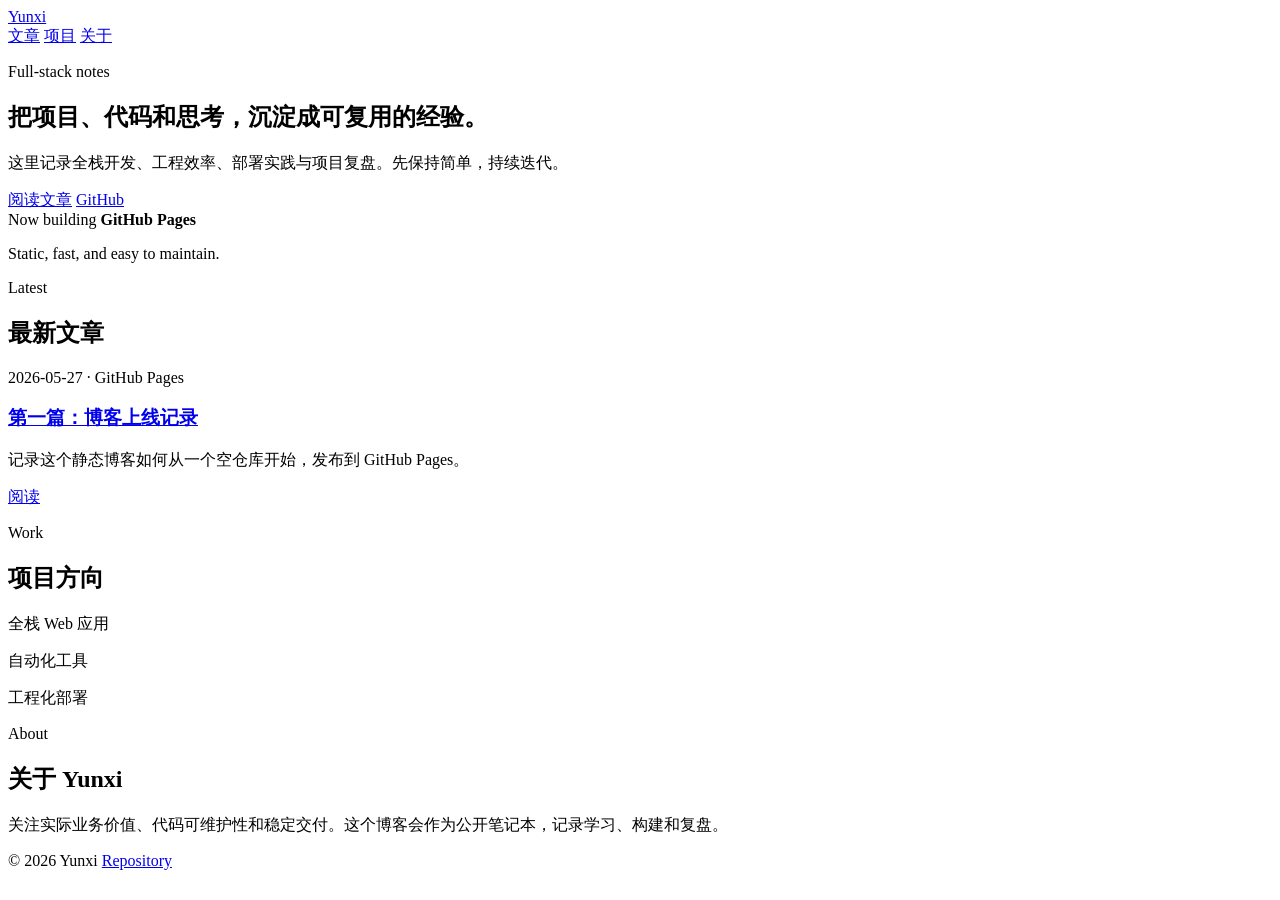
==== index.html @ 02f1f84e "Add index.html" ====
<!doctype html>
<html lang="zh-CN">
<head>
  <meta charset="utf-8">
  <meta name="viewport" content="width=device-width, initial-scale=1">
  <meta name="description" content="Yunxi 的技术博客，记录全栈开发、工程实践与项目复盘。">
  <title>Yunxi | 技术博客</title>
  <link rel="stylesheet" href="styles.css">
</head>
<body>
  <header class="site-header">
    <a class="brand" href="/">Yunxi</a>
    <nav class="nav" aria-label="主导航">
      <a href="#posts">文章</a>
      <a href="#projects">项目</a>
      <a href="#about">关于</a>
    </nav>
  </header>

  <main>
    <section class="hero">
      <div class="hero-copy">
        <p class="eyebrow">Full-stack notes</p>
        <h1>把项目、代码和思考，沉淀成可复用的经验。</h1>
        <p class="lead">
          这里记录全栈开发、工程效率、部署实践与项目复盘。先保持简单，持续迭代。
        </p>
        <div class="hero-actions">
          <a class="button primary" href="#posts">阅读文章</a>
          <a class="button secondary" href="https://github.com/yunxi067">GitHub</a>
        </div>
      </div>
      <aside class="signal" aria-label="博客状态">
        <span>Now building</span>
        <strong>GitHub Pages</strong>
        <p>Static, fast, and easy to maintain.</p>
      </aside>
    </section>

    <section id="posts" class="section">
      <div class="section-heading">
        <p class="eyebrow">Latest</p>
        <h2>最新文章</h2>
      </div>
      <article class="post-card">
        <div>
          <p class="post-meta">2026-05-27 · GitHub Pages</p>
          <h3><a href="posts/hello.html">第一篇：博客上线记录</a></h3>
          <p>记录这个静态博客如何从一个空仓库开始，发布到 GitHub Pages。</p>
        </div>
        <a class="read-link" href="posts/hello.html" aria-label="阅读第一篇博客">阅读</a>
      </article>
    </section>

    <section id="projects" class="section split">
      <div>
        <p class="eyebrow">Work</p>
        <h2>项目方向</h2>
      </div>
      <div class="project-list">
        <p>全栈 Web 应用</p>
        <p>自动化工具</p>
        <p>工程化部署</p>
      </div>
    </section>

    <section id="about" class="section about">
      <p class="eyebrow">About</p>
      <h2>关于 Yunxi</h2>
      <p>
        关注实际业务价值、代码可维护性和稳定交付。这个博客会作为公开笔记本，记录学习、构建和复盘。
      </p>
    </section>
  </main>

  <footer class="footer">
    <span>© 2026 Yunxi</span>
    <a href="https://github.com/yunxi067/yunxi067.github.io">Repository</a>
  </footer>
</body>
</html>
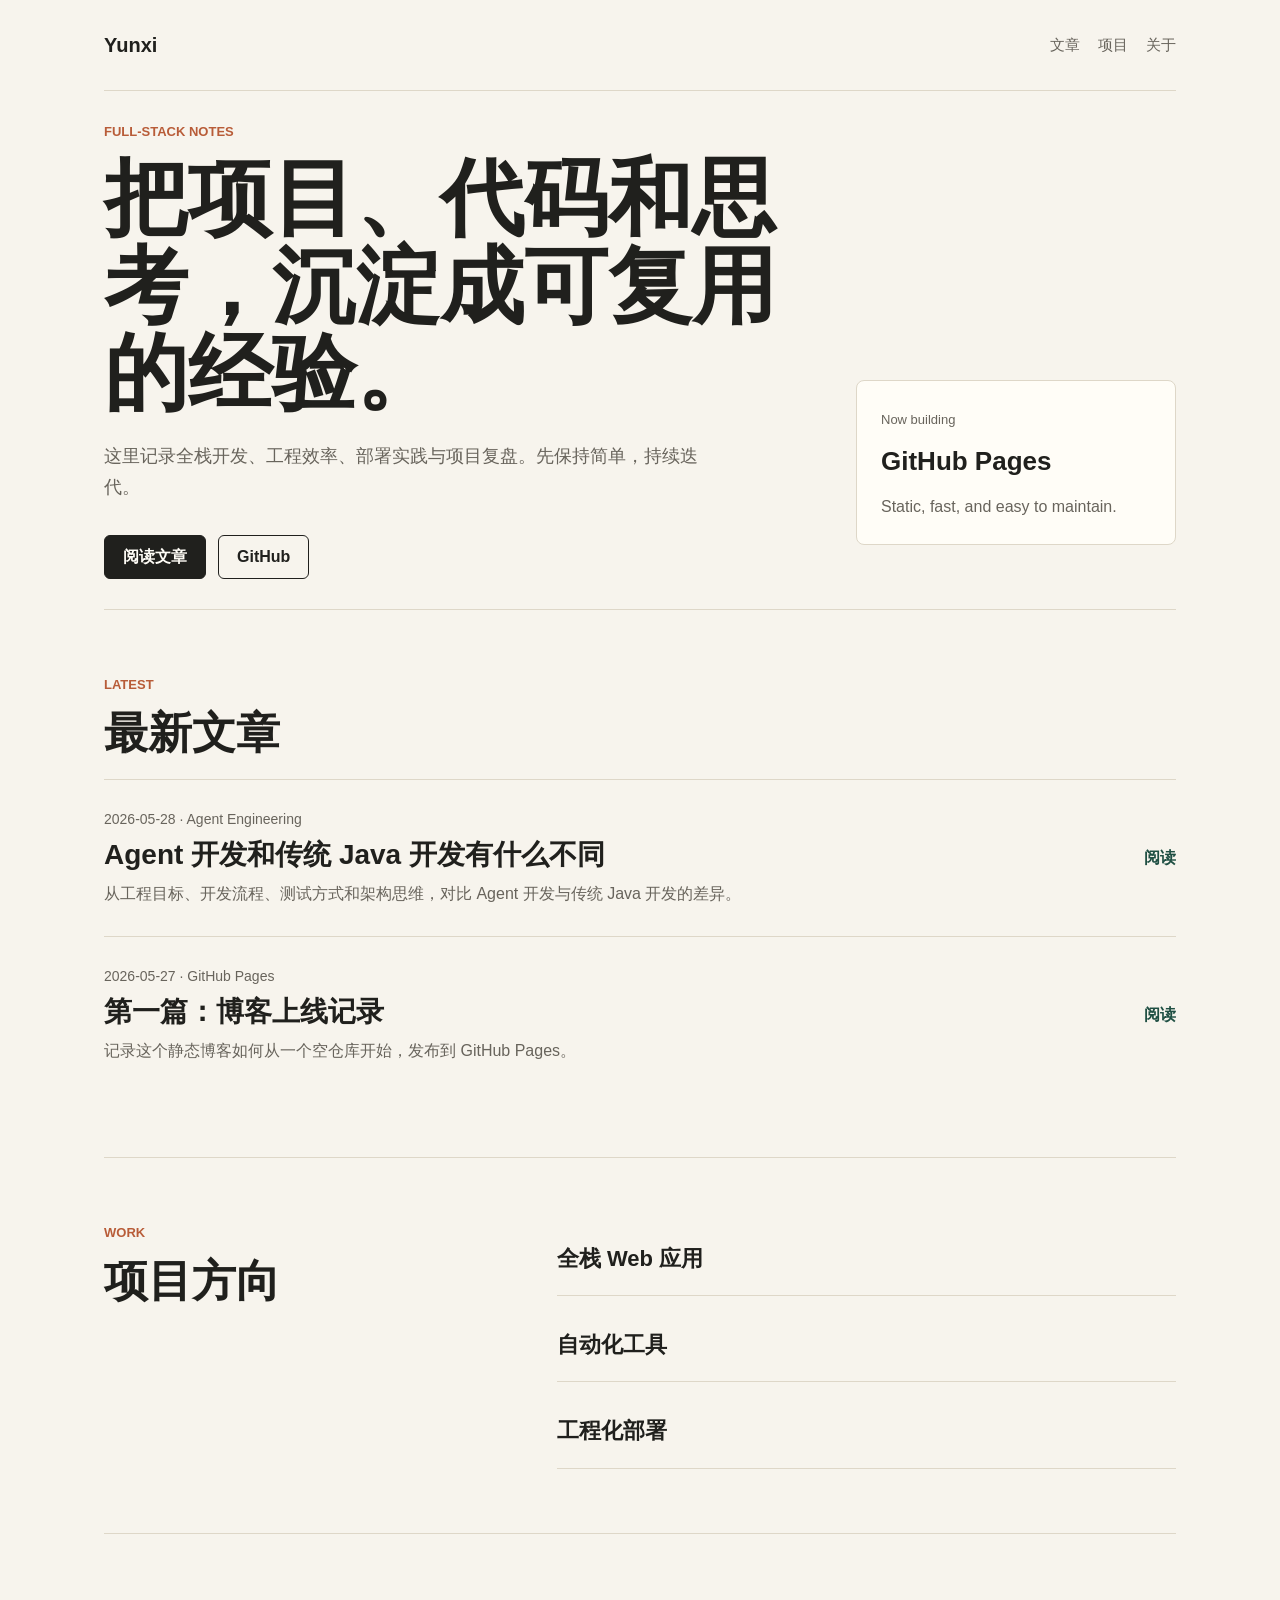
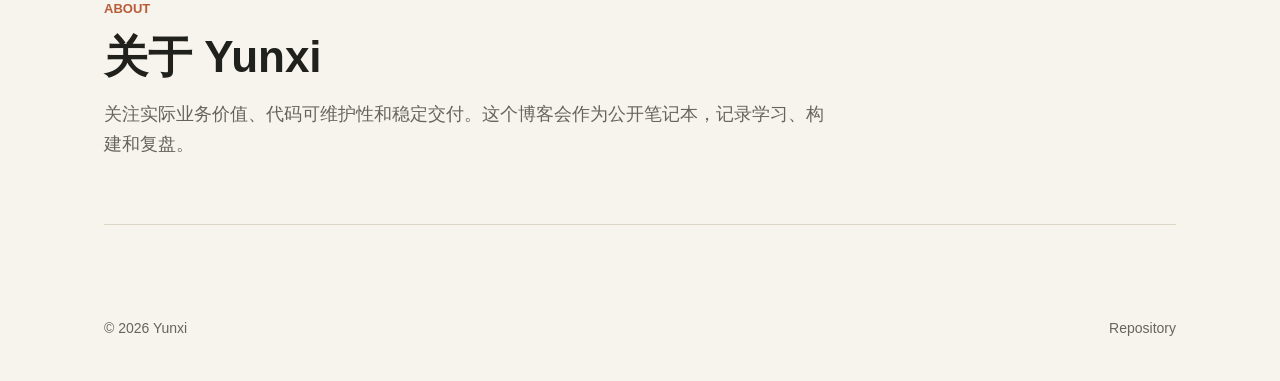
==== commit 8491e32c: "Add Agent vs Java article to index" ====
--- a/index.html
+++ b/index.html
@@ -44,6 +44,14 @@
       </div>
       <article class="post-card">
         <div>
+          <p class="post-meta">2026-05-28 · Agent Engineering</p>
+          <h3><a href="posts/agent-vs-java-development.html">Agent 开发和传统 Java 开发有什么不同</a></h3>
+          <p>从工程目标、开发流程、测试方式和架构思维，对比 Agent 开发与传统 Java 开发的差异。</p>
+        </div>
+        <a class="read-link" href="posts/agent-vs-java-development.html" aria-label="阅读 Agent 开发和传统 Java 开发有什么不同">阅读</a>
+      </article>
+      <article class="post-card">
+        <div>
           <p class="post-meta">2026-05-27 · GitHub Pages</p>
           <h3><a href="posts/hello.html">第一篇：博客上线记录</a></h3>
           <p>记录这个静态博客如何从一个空仓库开始，发布到 GitHub Pages。</p>
--- a/styles.css
+++ b/styles.css
@@ -0,0 +1,310 @@
+:root {
+  color-scheme: light;
+  --bg: #f7f4ed;
+  --paper: #fffdf7;
+  --ink: #20201d;
+  --muted: #68645c;
+  --line: #ded7c8;
+  --accent: #2f6f5e;
+  --accent-dark: #1f4f43;
+  --warm: #b85c38;
+}
+
+* {
+  box-sizing: border-box;
+}
+
+html {
+  scroll-behavior: smooth;
+}
+
+body {
+  margin: 0;
+  background: var(--bg);
+  color: var(--ink);
+  font-family: "Segoe UI", "Microsoft YaHei", sans-serif;
+  line-height: 1.7;
+}
+
+a {
+  color: inherit;
+  text-decoration: none;
+}
+
+.site-header {
+  display: flex;
+  align-items: center;
+  justify-content: space-between;
+  gap: 24px;
+  max-width: 1120px;
+  margin: 0 auto;
+  padding: 28px 24px;
+}
+
+.brand {
+  font-size: 20px;
+  font-weight: 800;
+  letter-spacing: 0;
+}
+
+.nav {
+  display: flex;
+  gap: 18px;
+  color: var(--muted);
+  font-size: 15px;
+}
+
+.nav a:hover,
+.read-link:hover,
+.footer a:hover {
+  color: var(--accent);
+}
+
+main {
+  max-width: 1120px;
+  margin: 0 auto;
+  padding: 0 24px 64px;
+}
+
+.hero {
+  display: grid;
+  grid-template-columns: minmax(0, 1fr) 320px;
+  gap: 48px;
+  min-height: 520px;
+  align-items: center;
+  border-top: 1px solid var(--line);
+  border-bottom: 1px solid var(--line);
+}
+
+.hero h1 {
+  max-width: 780px;
+  margin: 0;
+  font-size: clamp(44px, 7vw, 84px);
+  line-height: 1.04;
+  letter-spacing: 0;
+}
+
+.lead {
+  max-width: 620px;
+  margin: 24px 0 0;
+  color: var(--muted);
+  font-size: 18px;
+}
+
+.eyebrow {
+  margin: 0 0 12px;
+  color: var(--warm);
+  font-size: 13px;
+  font-weight: 800;
+  letter-spacing: 0;
+  text-transform: uppercase;
+}
+
+.hero-actions {
+  display: flex;
+  flex-wrap: wrap;
+  gap: 12px;
+  margin-top: 32px;
+}
+
+.button {
+  display: inline-flex;
+  align-items: center;
+  justify-content: center;
+  min-height: 44px;
+  padding: 0 18px;
+  border: 1px solid var(--ink);
+  border-radius: 6px;
+  font-weight: 700;
+}
+
+.button.primary {
+  background: var(--ink);
+  color: var(--paper);
+}
+
+.button.secondary {
+  background: transparent;
+}
+
+.button:hover {
+  transform: translateY(-1px);
+}
+
+.signal {
+  align-self: end;
+  margin-bottom: 64px;
+  padding: 24px;
+  background: var(--paper);
+  border: 1px solid var(--line);
+  border-radius: 8px;
+}
+
+.signal span {
+  color: var(--muted);
+  font-size: 13px;
+}
+
+.signal strong {
+  display: block;
+  margin-top: 6px;
+  font-size: 26px;
+}
+
+.signal p {
+  margin: 10px 0 0;
+  color: var(--muted);
+}
+
+.section {
+  padding: 64px 0;
+  border-bottom: 1px solid var(--line);
+}
+
+.section-heading {
+  margin-bottom: 20px;
+}
+
+.section h2 {
+  margin: 0;
+  font-size: clamp(28px, 4vw, 44px);
+  line-height: 1.15;
+  letter-spacing: 0;
+}
+
+.post-card {
+  display: flex;
+  align-items: center;
+  justify-content: space-between;
+  gap: 24px;
+  padding: 28px 0;
+  border-top: 1px solid var(--line);
+}
+
+.post-card h3 {
+  margin: 6px 0 8px;
+  font-size: 28px;
+  line-height: 1.25;
+}
+
+.post-card p {
+  margin: 0;
+  color: var(--muted);
+}
+
+.post-meta {
+  font-size: 14px;
+}
+
+.read-link {
+  flex: 0 0 auto;
+  font-weight: 800;
+  color: var(--accent-dark);
+}
+
+.split {
+  display: grid;
+  grid-template-columns: 0.8fr 1.2fr;
+  gap: 40px;
+}
+
+.project-list {
+  display: grid;
+  gap: 12px;
+}
+
+.project-list p {
+  margin: 0;
+  padding: 18px 0;
+  border-bottom: 1px solid var(--line);
+  font-size: 22px;
+  font-weight: 700;
+}
+
+.about p:last-child {
+  max-width: 720px;
+  margin: 16px 0 0;
+  color: var(--muted);
+  font-size: 18px;
+}
+
+.article {
+  max-width: 780px;
+  padding: 72px 0;
+  border-top: 1px solid var(--line);
+}
+
+.article h1 {
+  margin: 0;
+  font-size: clamp(40px, 6vw, 68px);
+  line-height: 1.08;
+  letter-spacing: 0;
+}
+
+.article h2 {
+  margin: 46px 0 12px;
+  font-size: 28px;
+}
+
+.article p:not(.eyebrow):not(.lead) {
+  color: var(--muted);
+  font-size: 18px;
+}
+
+.not-found {
+  min-height: 100vh;
+  display: flex;
+  flex-direction: column;
+  justify-content: center;
+}
+
+.not-found h1 {
+  max-width: 760px;
+  margin: 0;
+  font-size: clamp(44px, 8vw, 88px);
+  line-height: 1.04;
+}
+
+.footer {
+  display: flex;
+  justify-content: space-between;
+  gap: 18px;
+  max-width: 1120px;
+  margin: 0 auto;
+  padding: 28px 24px 40px;
+  color: var(--muted);
+  font-size: 14px;
+}
+
+@media (max-width: 760px) {
+  .site-header,
+  .footer {
+    align-items: flex-start;
+    flex-direction: column;
+  }
+
+  .nav {
+    flex-wrap: wrap;
+  }
+
+  .hero,
+  .split {
+    grid-template-columns: 1fr;
+  }
+
+  .hero {
+    gap: 28px;
+    min-height: auto;
+    padding: 64px 0;
+  }
+
+  .signal {
+    align-self: stretch;
+    margin-bottom: 0;
+  }
+
+  .post-card {
+    align-items: flex-start;
+    flex-direction: column;
+  }
+}
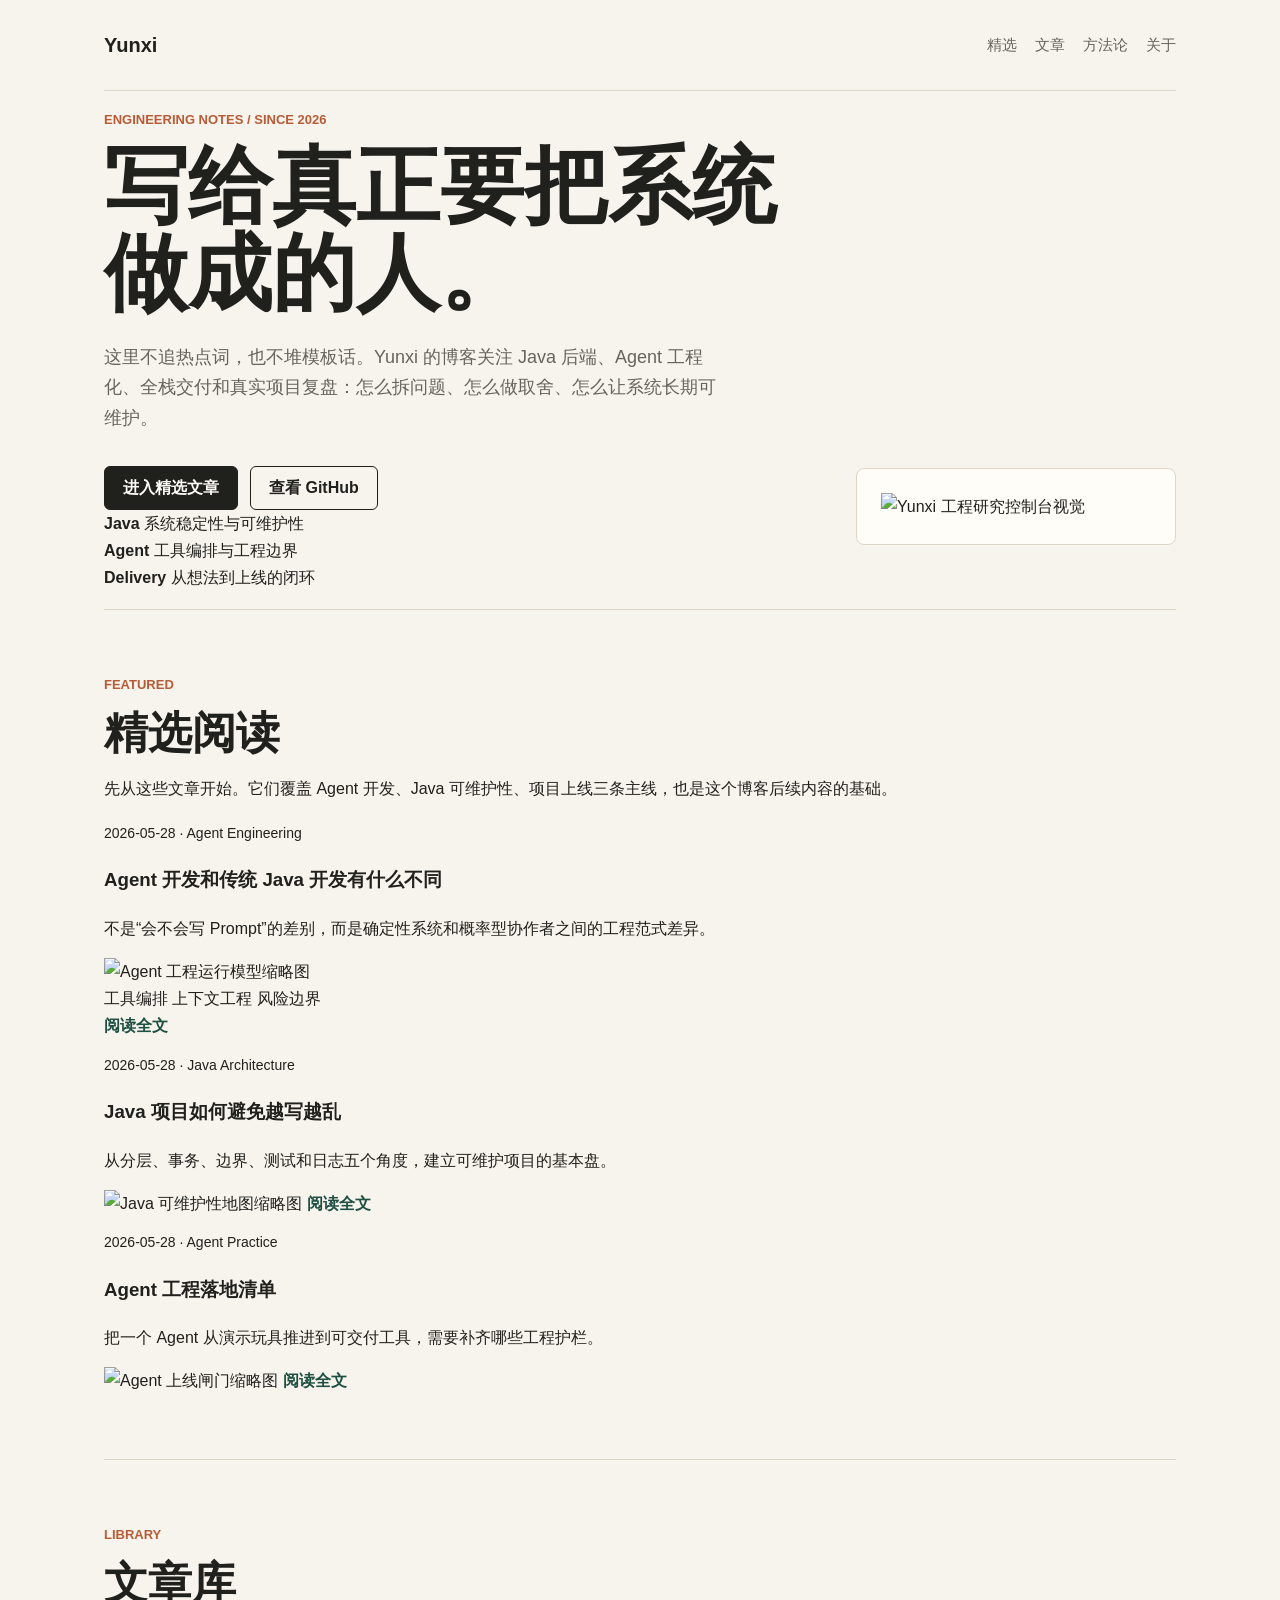
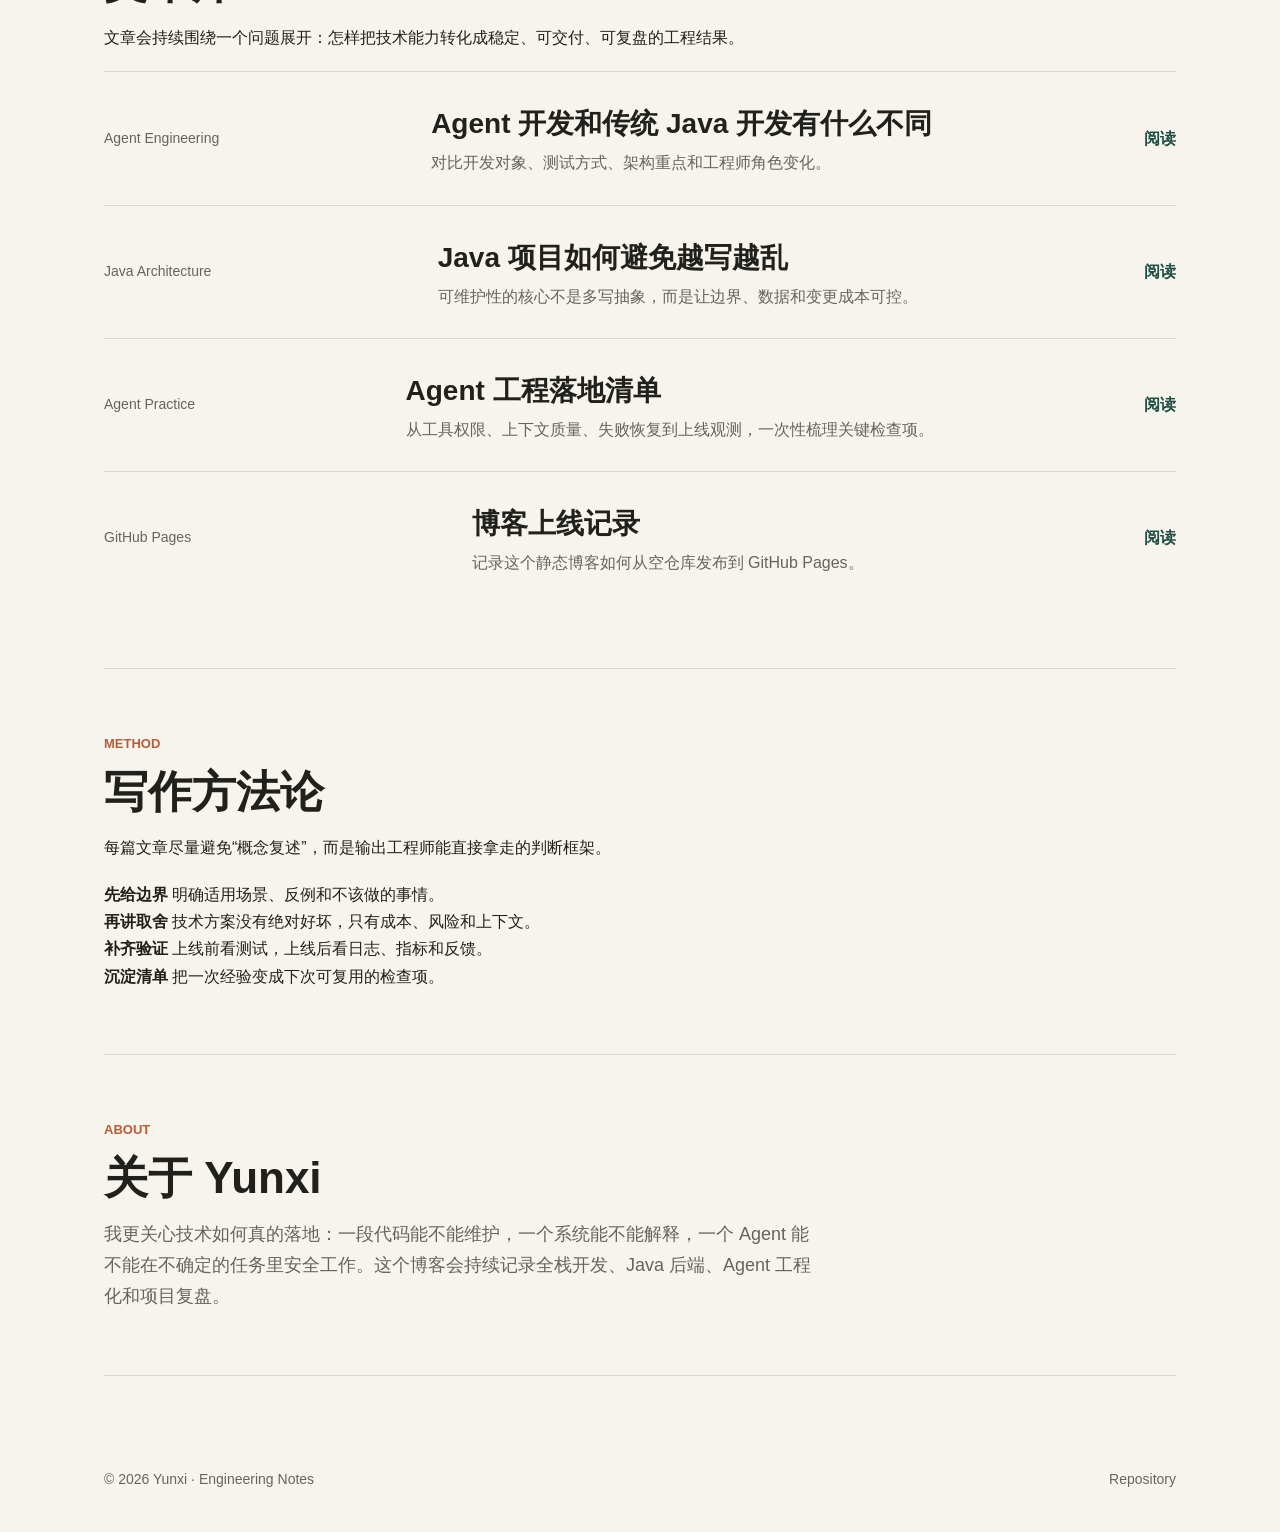
==== commit 9b88e058: "Update index.html" ====
--- a/index.html
+++ b/index.html
@@ -3,16 +3,21 @@
 <head>
   <meta charset="utf-8">
   <meta name="viewport" content="width=device-width, initial-scale=1">
-  <meta name="description" content="Yunxi 的技术博客，记录全栈开发、工程实践与项目复盘。">
-  <title>Yunxi | 技术博客</title>
+  <meta name="description" content="Yunxi 的高质量技术博客，聚焦 Java 工程、Agent 开发、系统设计与真实项目交付。">
+  <title>Yunxi | 工程研究笔记</title>
+  <link rel="icon" href="/assets/site-icon.svg" type="image/svg+xml">
+  <link rel="icon" href="/favicon.ico" sizes="any">
+  <link rel="apple-touch-icon" href="/assets/apple-touch-icon.png">
+  <link rel="manifest" href="/site.webmanifest">
   <link rel="stylesheet" href="styles.css">
 </head>
 <body>
   <header class="site-header">
     <a class="brand" href="/">Yunxi</a>
     <nav class="nav" aria-label="主导航">
+      <a href="#featured">精选</a>
       <a href="#posts">文章</a>
-      <a href="#projects">项目</a>
+      <a href="#method">方法论</a>
       <a href="#about">关于</a>
     </nav>
   </header>
@@ -20,69 +25,165 @@
   <main>
     <section class="hero">
       <div class="hero-copy">
-        <p class="eyebrow">Full-stack notes</p>
-        <h1>把项目、代码和思考，沉淀成可复用的经验。</h1>
+        <p class="eyebrow">Engineering Notes / Since 2026</p>
+        <h1>写给真正要把系统做成的人。</h1>
         <p class="lead">
-          这里记录全栈开发、工程效率、部署实践与项目复盘。先保持简单，持续迭代。
+          这里不追热点词，也不堆模板话。Yunxi 的博客关注 Java 后端、Agent 工程化、全栈交付和真实项目复盘：怎么拆问题、怎么做取舍、怎么让系统长期可维护。
         </p>
         <div class="hero-actions">
-          <a class="button primary" href="#posts">阅读文章</a>
-          <a class="button secondary" href="https://github.com/yunxi067">GitHub</a>
+          <a class="button primary" href="#featured">进入精选文章</a>
+          <a class="button secondary" href="https://github.com/yunxi067">查看 GitHub</a>
+        </div>
+        <div class="hero-stats" aria-label="博客重点">
+          <div class="stat">
+            <strong>Java</strong>
+            <span>系统稳定性与可维护性</span>
+          </div>
+          <div class="stat">
+            <strong>Agent</strong>
+            <span>工具编排与工程边界</span>
+          </div>
+          <div class="stat">
+            <strong>Delivery</strong>
+            <span>从想法到上线的闭环</span>
+          </div>
         </div>
       </div>
-      <aside class="signal" aria-label="博客状态">
-        <span>Now building</span>
-        <strong>GitHub Pages</strong>
-        <p>Static, fast, and easy to maintain.</p>
+      <aside class="signal" aria-label="博客定位">
+        <img src="assets/hero-console.svg" alt="Yunxi 工程研究控制台视觉">
       </aside>
     </section>
 
-    <section id="posts" class="section">
-      <div class="section-heading">
-        <p class="eyebrow">Latest</p>
-        <h2>最新文章</h2>
-      </div>
-      <article class="post-card">
-        <div>
-          <p class="post-meta">2026-05-28 · Agent Engineering</p>
-          <h3><a href="posts/agent-vs-java-development.html">Agent 开发和传统 Java 开发有什么不同</a></h3>
-          <p>从工程目标、开发流程、测试方式和架构思维，对比 Agent 开发与传统 Java 开发的差异。</p>
+    <div class="page-panel">
+      <section id="featured" class="section">
+        <div class="section-heading">
+          <div>
+            <p class="eyebrow">Featured</p>
+            <h2>精选阅读</h2>
+          </div>
+          <p>先从这些文章开始。它们覆盖 Agent 开发、Java 可维护性、项目上线三条主线，也是这个博客后续内容的基础。</p>
         </div>
-        <a class="read-link" href="posts/agent-vs-java-development.html" aria-label="阅读 Agent 开发和传统 Java 开发有什么不同">阅读</a>
-      </article>
-      <article class="post-card">
-        <div>
-          <p class="post-meta">2026-05-27 · GitHub Pages</p>
-          <h3><a href="posts/hello.html">第一篇：博客上线记录</a></h3>
-          <p>记录这个静态博客如何从一个空仓库开始，发布到 GitHub Pages。</p>
+
+        <div class="featured-grid">
+          <article class="feature-card">
+            <div>
+              <p class="post-meta">2026-05-28 · Agent Engineering</p>
+              <h3><a href="posts/agent-vs-java-development.html">Agent 开发和传统 Java 开发有什么不同</a></h3>
+              <p>不是“会不会写 Prompt”的差别，而是确定性系统和概率型协作者之间的工程范式差异。</p>
+              <img class="card-art" src="assets/agent-operating-model.svg" alt="Agent 工程运行模型缩略图">
+              <div class="tag-row">
+                <span>工具编排</span>
+                <span>上下文工程</span>
+                <span>风险边界</span>
+              </div>
+            </div>
+            <a class="read-link" href="posts/agent-vs-java-development.html">阅读全文</a>
+          </article>
+
+          <div class="side-stack">
+            <article class="insight-card">
+              <p class="post-meta">2026-05-28 · Java Architecture</p>
+              <h3><a href="posts/java-maintainability.html">Java 项目如何避免越写越乱</a></h3>
+              <p>从分层、事务、边界、测试和日志五个角度，建立可维护项目的基本盘。</p>
+              <img class="card-art" src="assets/java-maintainability-map.svg" alt="Java 可维护性地图缩略图">
+              <a class="read-link" href="posts/java-maintainability.html">阅读全文</a>
+            </article>
+            <article class="insight-card">
+              <p class="post-meta">2026-05-28 · Agent Practice</p>
+              <h3><a href="posts/agent-production-checklist.html">Agent 工程落地清单</a></h3>
+              <p>把一个 Agent 从演示玩具推进到可交付工具，需要补齐哪些工程护栏。</p>
+              <img class="card-art" src="assets/agent-release-gate.svg" alt="Agent 上线闸门缩略图">
+              <a class="read-link" href="posts/agent-production-checklist.html">阅读全文</a>
+            </article>
+          </div>
         </div>
-        <a class="read-link" href="posts/hello.html" aria-label="阅读第一篇博客">阅读</a>
-      </article>
-    </section>
+      </section>
 
-    <section id="projects" class="section split">
-      <div>
-        <p class="eyebrow">Work</p>
-        <h2>项目方向</h2>
-      </div>
-      <div class="project-list">
-        <p>全栈 Web 应用</p>
-        <p>自动化工具</p>
-        <p>工程化部署</p>
-      </div>
-    </section>
+      <section id="posts" class="section">
+        <div class="section-heading">
+          <div>
+            <p class="eyebrow">Library</p>
+            <h2>文章库</h2>
+          </div>
+          <p>文章会持续围绕一个问题展开：怎样把技术能力转化成稳定、可交付、可复盘的工程结果。</p>
+        </div>
 
-    <section id="about" class="section about">
-      <p class="eyebrow">About</p>
-      <h2>关于 Yunxi</h2>
-      <p>
-        关注实际业务价值、代码可维护性和稳定交付。这个博客会作为公开笔记本，记录学习、构建和复盘。
-      </p>
-    </section>
+        <div class="post-list">
+          <article class="post-card">
+            <p class="post-meta">Agent Engineering</p>
+            <div>
+              <h3><a href="posts/agent-vs-java-development.html">Agent 开发和传统 Java 开发有什么不同</a></h3>
+              <p>对比开发对象、测试方式、架构重点和工程师角色变化。</p>
+            </div>
+            <a class="read-link" href="posts/agent-vs-java-development.html">阅读</a>
+          </article>
+          <article class="post-card">
+            <p class="post-meta">Java Architecture</p>
+            <div>
+              <h3><a href="posts/java-maintainability.html">Java 项目如何避免越写越乱</a></h3>
+              <p>可维护性的核心不是多写抽象，而是让边界、数据和变更成本可控。</p>
+            </div>
+            <a class="read-link" href="posts/java-maintainability.html">阅读</a>
+          </article>
+          <article class="post-card">
+            <p class="post-meta">Agent Practice</p>
+            <div>
+              <h3><a href="posts/agent-production-checklist.html">Agent 工程落地清单</a></h3>
+              <p>从工具权限、上下文质量、失败恢复到上线观测，一次性梳理关键检查项。</p>
+            </div>
+            <a class="read-link" href="posts/agent-production-checklist.html">阅读</a>
+          </article>
+          <article class="post-card">
+            <p class="post-meta">GitHub Pages</p>
+            <div>
+              <h3><a href="posts/hello.html">博客上线记录</a></h3>
+              <p>记录这个静态博客如何从空仓库发布到 GitHub Pages。</p>
+            </div>
+            <a class="read-link" href="posts/hello.html">阅读</a>
+          </article>
+        </div>
+      </section>
+
+      <section id="method" class="section">
+        <div class="section-heading">
+          <div>
+            <p class="eyebrow">Method</p>
+            <h2>写作方法论</h2>
+          </div>
+          <p>每篇文章尽量避免“概念复述”，而是输出工程师能直接拿走的判断框架。</p>
+        </div>
+        <div class="method-grid">
+          <div class="method">
+            <b>先给边界</b>
+            <span>明确适用场景、反例和不该做的事情。</span>
+          </div>
+          <div class="method">
+            <b>再讲取舍</b>
+            <span>技术方案没有绝对好坏，只有成本、风险和上下文。</span>
+          </div>
+          <div class="method">
+            <b>补齐验证</b>
+            <span>上线前看测试，上线后看日志、指标和反馈。</span>
+          </div>
+          <div class="method">
+            <b>沉淀清单</b>
+            <span>把一次经验变成下次可复用的检查项。</span>
+          </div>
+        </div>
+      </section>
+
+      <section id="about" class="section about">
+        <p class="eyebrow">About</p>
+        <h2>关于 Yunxi</h2>
+        <p>
+          我更关心技术如何真的落地：一段代码能不能维护，一个系统能不能解释，一个 Agent 能不能在不确定的任务里安全工作。这个博客会持续记录全栈开发、Java 后端、Agent 工程化和项目复盘。
+        </p>
+      </section>
+    </div>
   </main>
 
   <footer class="footer">
-    <span>© 2026 Yunxi</span>
+    <span>© 2026 Yunxi · Engineering Notes</span>
     <a href="https://github.com/yunxi067/yunxi067.github.io">Repository</a>
   </footer>
 </body>
--- a/styles.css
+++ b/styles.css
@@ -251,6 +251,26 @@
   font-size: 18px;
 }
 
+.article-figure {
+  margin: 36px 0;
+}
+
+.article-figure img {
+  display: block;
+  width: 100%;
+  height: auto;
+  background: var(--paper);
+  border: 1px solid var(--line);
+  border-radius: 8px;
+}
+
+.article-figure figcaption {
+  margin-top: 10px;
+  color: var(--muted);
+  font-size: 14px;
+  line-height: 1.6;
+}
+
 .not-found {
   min-height: 100vh;
   display: flex;
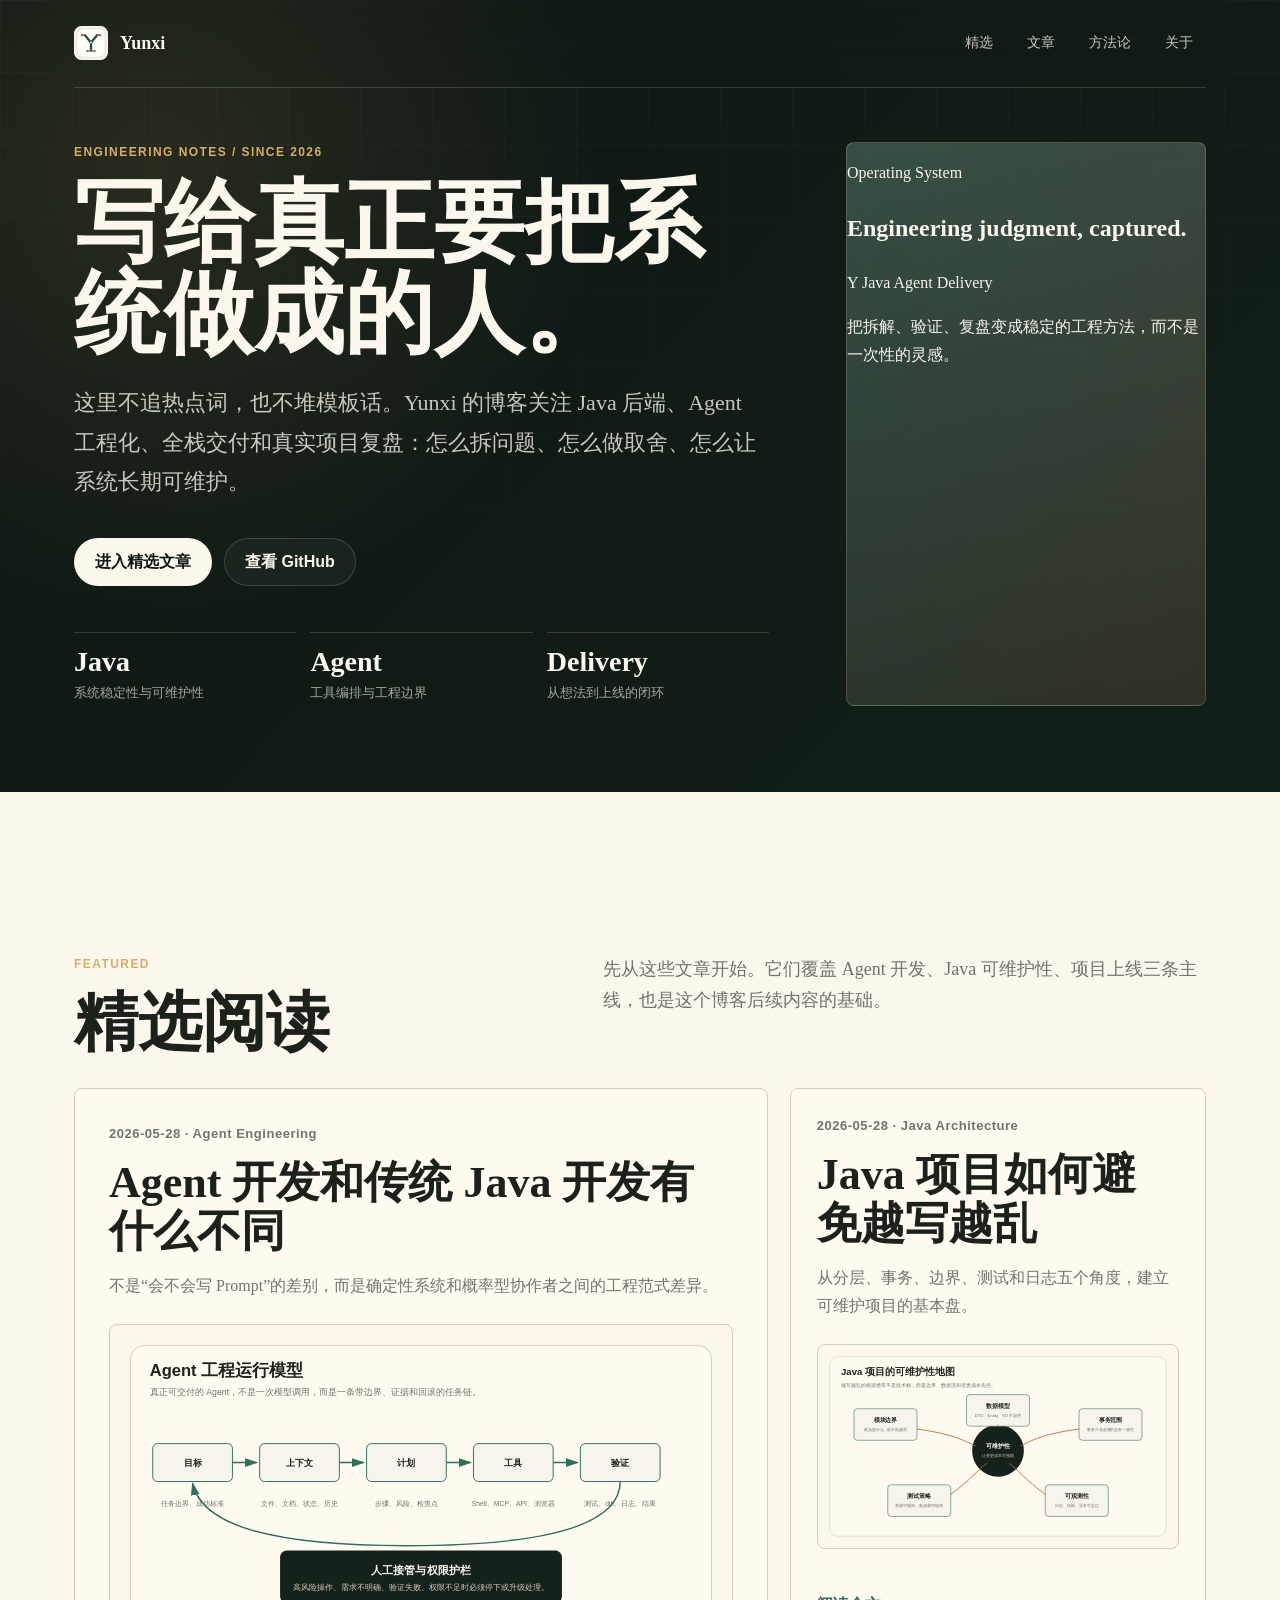
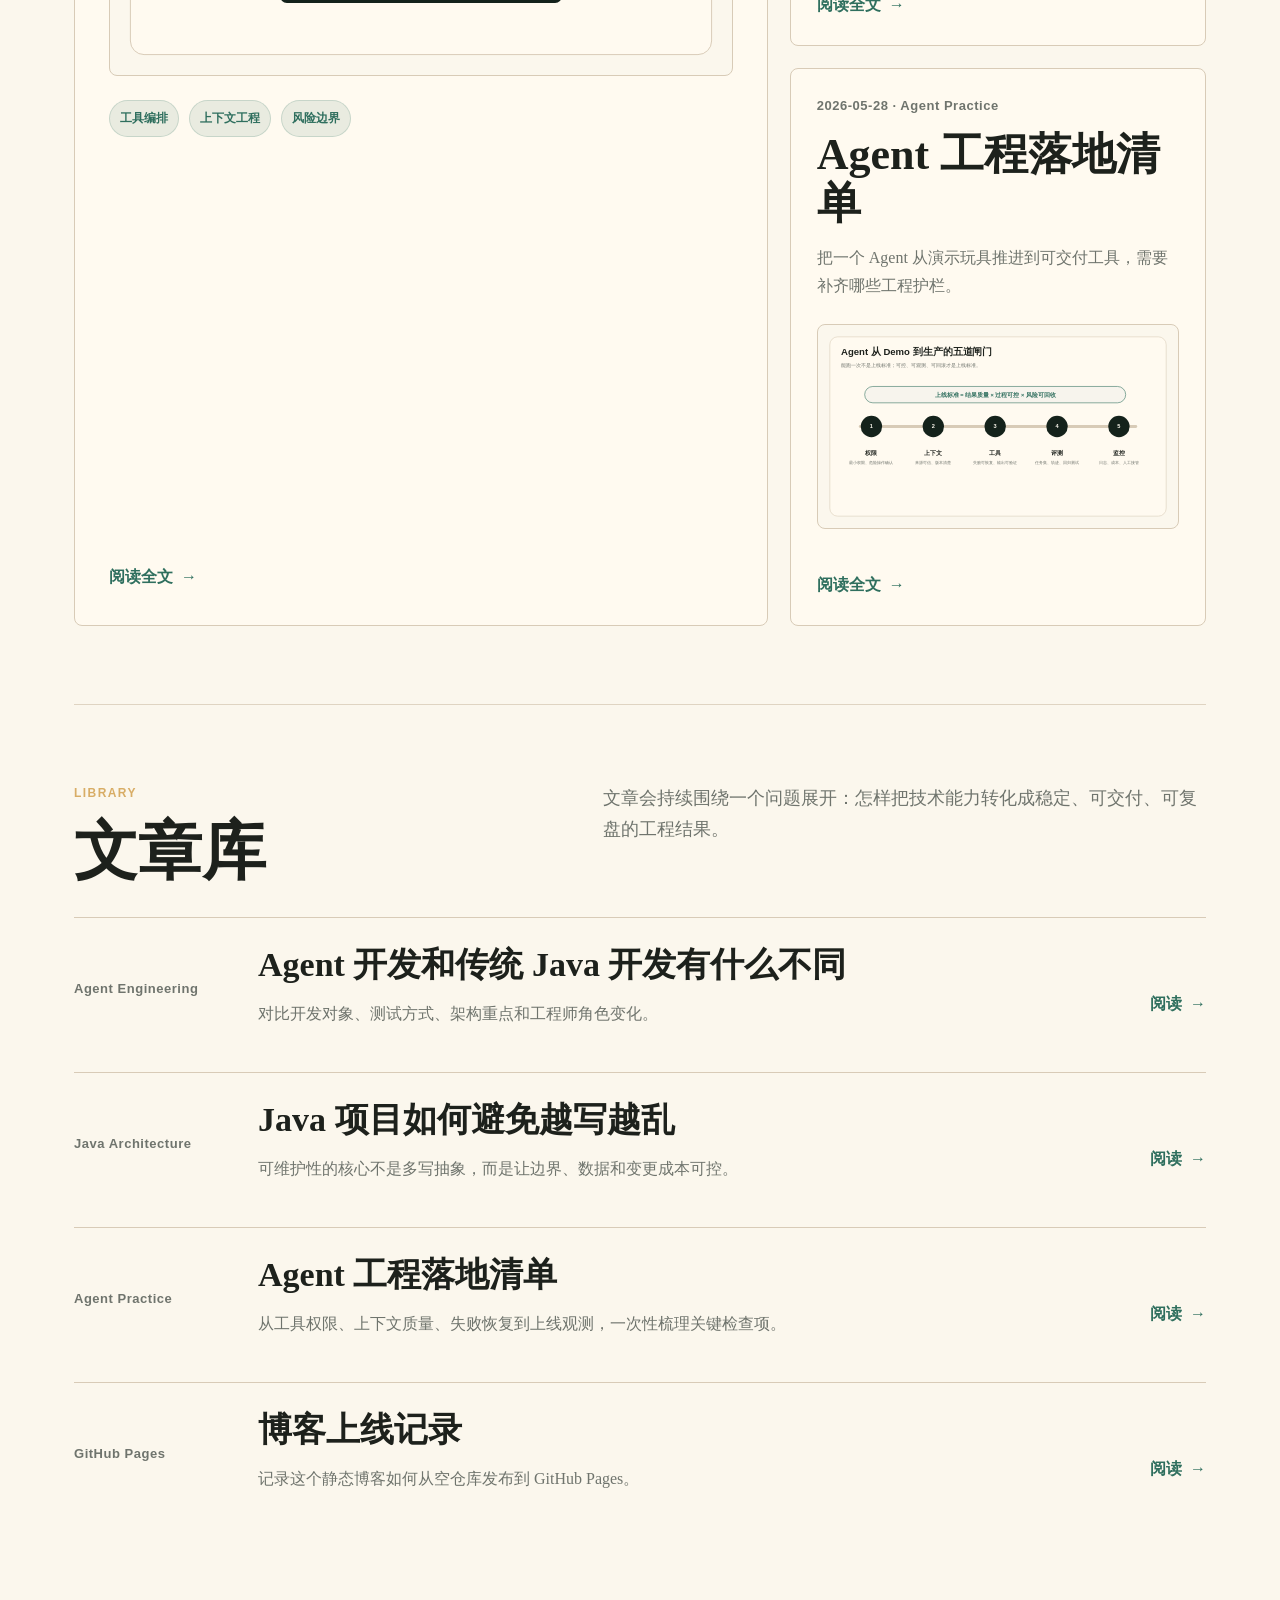
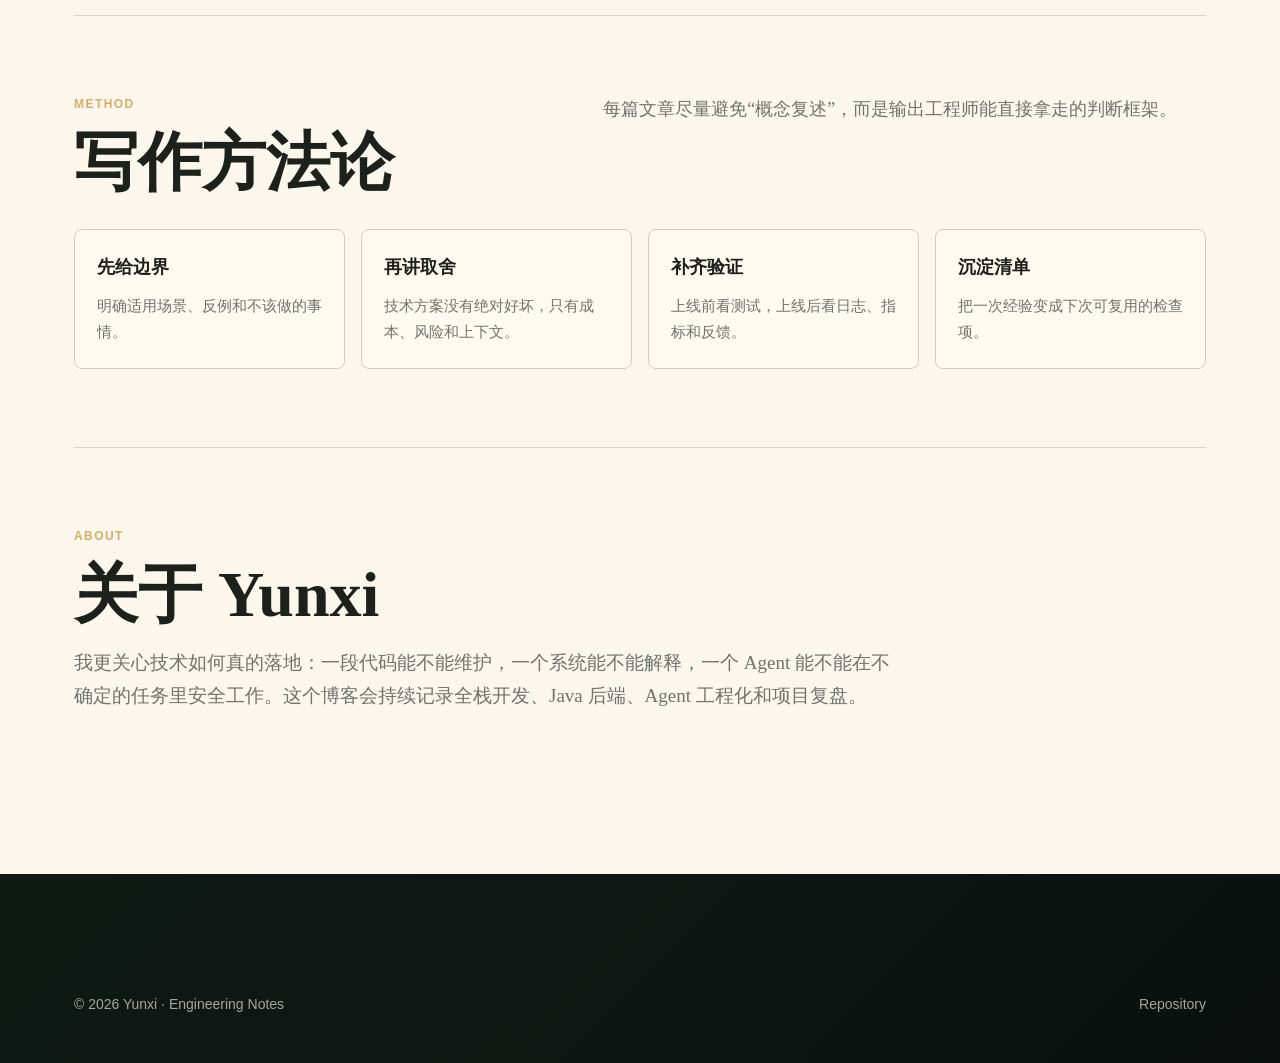
==== commit 5cf1ce9f: "Update index.html" ====
--- a/index.html
+++ b/index.html
@@ -9,7 +9,7 @@
   <link rel="icon" href="/favicon.ico" sizes="any">
   <link rel="apple-touch-icon" href="/assets/apple-touch-icon.png">
   <link rel="manifest" href="/site.webmanifest">
-  <link rel="stylesheet" href="styles.css">
+  <link rel="stylesheet" href="styles.css?v=20260528-luxe2">
 </head>
 <body>
   <header class="site-header">
@@ -50,7 +50,17 @@
         </div>
       </div>
       <aside class="signal" aria-label="博客定位">
-        <img src="assets/hero-console.svg" alt="Yunxi 工程研究控制台视觉">
+        <div class="signal-inner">
+          <p class="signal-kicker">Operating System</p>
+          <h2>Engineering judgment, captured.</h2>
+          <div class="orbit-map" aria-hidden="true">
+            <span class="orbit-core">Y</span>
+            <span class="orbit-node node-java">Java</span>
+            <span class="orbit-node node-agent">Agent</span>
+            <span class="orbit-node node-delivery">Delivery</span>
+          </div>
+          <p class="signal-copy">把拆解、验证、复盘变成稳定的工程方法，而不是一次性的灵感。</p>
+        </div>
       </aside>
     </section>
 
@@ -186,5 +196,6 @@
     <span>© 2026 Yunxi · Engineering Notes</span>
     <a href="https://github.com/yunxi067/yunxi067.github.io">Repository</a>
   </footer>
+  <script src="motion.js?v=20260528-luxe2"></script>
 </body>
 </html>
--- a/styles.css
+++ b/styles.css
@@ -1,13 +1,18 @@
 :root {
   color-scheme: light;
-  --bg: #f7f4ed;
-  --paper: #fffdf7;
-  --ink: #20201d;
-  --muted: #68645c;
-  --line: #ded7c8;
-  --accent: #2f6f5e;
-  --accent-dark: #1f4f43;
-  --warm: #b85c38;
+  --bg: #0f1713;
+  --bg-soft: #17231d;
+  --paper: #fbf7ed;
+  --paper-deep: #f1e8d8;
+  --ink: #1d211c;
+  --ink-soft: #374038;
+  --muted: #6f746d;
+  --line: #d8cbb7;
+  --line-dark: rgba(251, 247, 237, 0.16);
+  --accent: #b8663b;
+  --accent-2: #2f6f5e;
+  --gold: #d8ad66;
+  --max: 1180px;
 }
 
 * {
@@ -20,10 +25,25 @@
 
 body {
   margin: 0;
-  background: var(--bg);
-  color: var(--ink);
-  font-family: "Segoe UI", "Microsoft YaHei", sans-serif;
-  line-height: 1.7;
+  min-width: 320px;
+  background:
+    radial-gradient(circle at 12% 4%, rgba(216, 173, 102, 0.12), transparent 28rem),
+    linear-gradient(135deg, #0f1713 0%, #13221b 52%, #0b100e 100%);
+  color: var(--paper);
+  font-family: "Noto Serif SC", "Source Han Serif SC", "Songti SC", Georgia, "Microsoft YaHei", serif;
+  line-height: 1.75;
+}
+
+body::before {
+  position: fixed;
+  inset: 0;
+  z-index: -1;
+  background-image:
+    linear-gradient(rgba(251, 247, 237, 0.035) 1px, transparent 1px),
+    linear-gradient(90deg, rgba(251, 247, 237, 0.03) 1px, transparent 1px);
+  background-size: 72px 72px;
+  mask-image: linear-gradient(to bottom, rgba(0, 0, 0, 0.85), transparent 72%);
+  content: "";
 }
 
 a {
@@ -31,72 +51,105 @@
   text-decoration: none;
 }
 
+a:focus-visible,
+button:focus-visible {
+  outline: 3px solid var(--gold);
+  outline-offset: 4px;
+}
+
 .site-header {
+  position: sticky;
+  top: 0;
+  z-index: 10;
   display: flex;
   align-items: center;
   justify-content: space-between;
   gap: 24px;
-  max-width: 1120px;
+  max-width: var(--max);
   margin: 0 auto;
-  padding: 28px 24px;
+  padding: 22px 24px;
+  backdrop-filter: blur(18px);
+  animation: header-in 700ms cubic-bezier(0.2, 0.8, 0.2, 1) both;
 }
 
 .brand {
-  font-size: 20px;
-  font-weight: 800;
+  display: inline-flex;
+  align-items: center;
+  gap: 12px;
+  font-size: 18px;
+  font-weight: 900;
   letter-spacing: 0;
+}
+
+.brand::before {
+  width: 34px;
+  height: 34px;
+  background: url("/assets/site-icon.svg") center / contain no-repeat;
+  content: "";
 }
 
 .nav {
   display: flex;
-  gap: 18px;
-  color: var(--muted);
-  font-size: 15px;
-}
-
-.nav a:hover,
-.read-link:hover,
-.footer a:hover {
-  color: var(--accent);
+  flex-wrap: wrap;
+  gap: 8px;
+  color: rgba(251, 247, 237, 0.78);
+  font-size: 14px;
+}
+
+.nav a {
+  padding: 8px 12px;
+  border: 1px solid transparent;
+  border-radius: 999px;
+}
+
+.nav a:hover {
+  border-color: var(--line-dark);
+  color: var(--paper);
 }
 
 main {
-  max-width: 1120px;
+  max-width: var(--max);
   margin: 0 auto;
-  padding: 0 24px 64px;
+  padding: 0 24px 84px;
 }
 
 .hero {
   display: grid;
-  grid-template-columns: minmax(0, 1fr) 320px;
-  gap: 48px;
-  min-height: 520px;
+  grid-template-columns: minmax(0, 1fr) 360px;
+  gap: clamp(36px, 6vw, 78px);
+  min-height: 690px;
   align-items: center;
-  border-top: 1px solid var(--line);
-  border-bottom: 1px solid var(--line);
+  padding: 54px 0 86px;
+  border-top: 1px solid var(--line-dark);
 }
 
 .hero h1 {
-  max-width: 780px;
-  margin: 0;
-  font-size: clamp(44px, 7vw, 84px);
-  line-height: 1.04;
+  max-width: 860px;
+  margin: 0;
+  color: var(--paper);
+  font-size: clamp(48px, 7vw, 96px);
+  font-weight: 900;
+  line-height: 1.02;
   letter-spacing: 0;
+  animation: rise-in 900ms cubic-bezier(0.2, 0.8, 0.2, 1) 80ms both;
 }
 
 .lead {
-  max-width: 620px;
+  max-width: 740px;
   margin: 24px 0 0;
-  color: var(--muted);
-  font-size: 18px;
+  color: rgba(251, 247, 237, 0.78);
+  font-size: clamp(17px, 2vw, 22px);
+  line-height: 1.8;
+  animation: rise-in 900ms cubic-bezier(0.2, 0.8, 0.2, 1) 160ms both;
 }
 
 .eyebrow {
-  margin: 0 0 12px;
-  color: var(--warm);
-  font-size: 13px;
-  font-weight: 800;
-  letter-spacing: 0;
+  margin: 0 0 14px;
+  color: var(--gold);
+  font-family: "Segoe UI", "Microsoft YaHei", sans-serif;
+  font-size: 12px;
+  font-weight: 900;
+  letter-spacing: 0.12em;
   text-transform: uppercase;
 }
 
@@ -104,175 +157,508 @@
   display: flex;
   flex-wrap: wrap;
   gap: 12px;
-  margin-top: 32px;
+  margin-top: 36px;
+  animation: rise-in 900ms cubic-bezier(0.2, 0.8, 0.2, 1) 240ms both;
 }
 
 .button {
   display: inline-flex;
   align-items: center;
   justify-content: center;
-  min-height: 44px;
-  padding: 0 18px;
-  border: 1px solid var(--ink);
-  border-radius: 6px;
-  font-weight: 700;
+  min-height: 48px;
+  padding: 0 20px;
+  border: 1px solid var(--line-dark);
+  border-radius: 999px;
+  font-family: "Segoe UI", "Microsoft YaHei", sans-serif;
+  font-weight: 800;
+  transition: transform 160ms ease, border-color 160ms ease, background 160ms ease;
 }
 
 .button.primary {
-  background: var(--ink);
+  background: var(--paper);
+  color: var(--bg);
+}
+
+.button.secondary {
+  background: rgba(251, 247, 237, 0.04);
   color: var(--paper);
 }
 
-.button.secondary {
-  background: transparent;
-}
-
 .button:hover {
-  transform: translateY(-1px);
+  transform: translateY(-2px);
+  border-color: rgba(251, 247, 237, 0.42);
 }
 
 .signal {
-  align-self: end;
-  margin-bottom: 64px;
-  padding: 24px;
+  align-self: stretch;
+  overflow: hidden;
+  min-height: 430px;
+  padding: 0;
+  background:
+    linear-gradient(180deg, rgba(251, 247, 237, 0.12), rgba(251, 247, 237, 0.04)),
+    linear-gradient(135deg, rgba(47, 111, 94, 0.34), rgba(184, 102, 59, 0.14));
+  border: 1px solid var(--line-dark);
+  border-radius: 8px;
+  animation: panel-in 900ms cubic-bezier(0.2, 0.8, 0.2, 1) 180ms both;
+}
+
+.signal img {
+  display: block;
+  width: 100%;
+  height: 100%;
+  object-fit: contain;
+  transform: scale(0.98);
+  transition: transform 500ms ease;
+}
+
+.signal:hover img {
+  transform: scale(1);
+}
+
+.hero-stats {
+  display: grid;
+  grid-template-columns: repeat(3, minmax(0, 1fr));
+  gap: 14px;
+  max-width: 740px;
+  margin-top: 46px;
+}
+
+.stat {
+  padding-top: 14px;
+  border-top: 1px solid var(--line-dark);
+  animation: rise-in 900ms cubic-bezier(0.2, 0.8, 0.2, 1) 320ms both;
+}
+
+.stat strong {
+  display: block;
+  color: var(--paper);
+  font-size: 28px;
+  line-height: 1.1;
+}
+
+.stat span {
+  color: rgba(251, 247, 237, 0.64);
+  font-family: "Segoe UI", "Microsoft YaHei", sans-serif;
+  font-size: 13px;
+}
+
+.page-panel {
+  margin: 0 calc(50% - 50vw);
+  padding: 84px max(24px, calc((100vw - var(--max)) / 2 + 24px));
+  background: var(--paper);
+  color: var(--ink);
+}
+
+.section {
+  padding: 78px 0;
+  border-bottom: 1px solid rgba(216, 203, 183, 0.78);
+}
+
+.section:last-child {
+  border-bottom: 0;
+}
+
+.section-heading {
+  display: grid;
+  grid-template-columns: minmax(0, 0.9fr) minmax(0, 1.1fr);
+  gap: 36px;
+  margin-bottom: 32px;
+}
+
+.section h2 {
+  margin: 0;
+  color: var(--ink);
+  font-size: clamp(34px, 5vw, 64px);
+  font-weight: 900;
+  line-height: 1.05;
+  letter-spacing: 0;
+}
+
+.section-heading p:not(.eyebrow) {
+  margin: 0;
+  color: var(--muted);
+  font-size: 18px;
+}
+
+.featured-grid {
+  display: grid;
+  grid-template-columns: 1.25fr 0.75fr;
+  gap: 22px;
+}
+
+.feature-card,
+.insight-card,
+.post-card {
+  background: #fffaf0;
+  border: 1px solid var(--line);
+  border-radius: 8px;
+}
+
+.feature-card,
+.insight-card,
+.method,
+.article-aside {
+  transition: transform 220ms ease, border-color 220ms ease, box-shadow 220ms ease;
+}
+
+.feature-card:hover,
+.insight-card:hover,
+.method:hover,
+.article-aside:hover {
+  transform: translateY(-4px);
+  border-color: rgba(184, 102, 59, 0.36);
+  box-shadow: 0 18px 42px rgba(29, 33, 28, 0.08);
+}
+
+.feature-card {
+  display: flex;
+  flex-direction: column;
+  justify-content: space-between;
+  min-height: 460px;
+  padding: 34px;
+}
+
+.card-art {
+  display: block;
+  width: 100%;
+  margin: 24px 0;
   background: var(--paper);
   border: 1px solid var(--line);
   border-radius: 8px;
-}
-
-.signal span {
+  transition: transform 260ms ease, filter 260ms ease;
+}
+
+.feature-card:hover .card-art,
+.insight-card:hover .card-art {
+  filter: saturate(1.06) contrast(1.02);
+  transform: translateY(-2px);
+}
+
+.feature-card h3,
+.post-card h3,
+.insight-card h3 {
+  margin: 0;
+  color: var(--ink);
+  font-size: clamp(26px, 4vw, 44px);
+  line-height: 1.12;
+}
+
+.feature-card p,
+.post-card p,
+.insight-card p {
   color: var(--muted);
+}
+
+.post-meta {
+  margin: 0 0 12px;
+  color: var(--accent);
+  font-family: "Segoe UI", "Microsoft YaHei", sans-serif;
   font-size: 13px;
-}
-
-.signal strong {
+  font-weight: 800;
+  letter-spacing: 0.04em;
+}
+
+.read-link {
+  display: inline-flex;
+  align-items: center;
+  margin-top: 18px;
+  color: var(--accent-2);
+  font-family: "Segoe UI", "Microsoft YaHei", sans-serif;
+  font-weight: 900;
+}
+
+.read-link::after {
+  margin-left: 8px;
+  content: "→";
+  transition: transform 180ms ease;
+}
+
+.read-link:hover::after {
+  transform: translateX(4px);
+}
+
+.side-stack {
+  display: grid;
+  gap: 22px;
+}
+
+.insight-card {
+  min-height: 219px;
+  padding: 26px;
+}
+
+.post-list {
+  display: grid;
+  gap: 0;
+}
+
+.post-card {
+  display: grid;
+  grid-template-columns: 160px minmax(0, 1fr) auto;
+  gap: 24px;
+  align-items: center;
+  padding: 28px 0;
+  background: transparent;
+  border-width: 1px 0 0;
+  border-radius: 0;
+}
+
+.post-card h3 {
+  font-size: clamp(24px, 3vw, 34px);
+}
+
+.tag-row {
+  display: flex;
+  flex-wrap: wrap;
+  gap: 10px;
+  margin-top: 22px;
+}
+
+.tag-row span,
+.article-tags span {
+  padding: 7px 10px;
+  background: rgba(47, 111, 94, 0.1);
+  border: 1px solid rgba(47, 111, 94, 0.18);
+  border-radius: 999px;
+  color: var(--accent-2);
+  font-family: "Segoe UI", "Microsoft YaHei", sans-serif;
+  font-size: 12px;
+  font-weight: 800;
+}
+
+.split {
+  display: grid;
+  grid-template-columns: 0.8fr 1.2fr;
+  gap: 48px;
+}
+
+.project-list {
+  display: grid;
+  gap: 16px;
+}
+
+.project-list p {
+  margin: 0;
+  padding: 20px 0;
+  border-bottom: 1px solid var(--line);
+  color: var(--ink-soft);
+  font-size: 22px;
+  font-weight: 900;
+}
+
+.method-grid {
+  display: grid;
+  grid-template-columns: repeat(4, minmax(0, 1fr));
+  gap: 16px;
+}
+
+.method {
+  padding: 22px;
+  background: #fffaf0;
+  border: 1px solid var(--line);
+  border-radius: 8px;
+}
+
+.method b {
   display: block;
-  margin-top: 6px;
-  font-size: 26px;
-}
-
-.signal p {
-  margin: 10px 0 0;
+  color: var(--ink);
+  font-size: 18px;
+}
+
+.method span {
+  display: block;
+  margin-top: 10px;
   color: var(--muted);
-}
-
-.section {
-  padding: 64px 0;
-  border-bottom: 1px solid var(--line);
-}
-
-.section-heading {
-  margin-bottom: 20px;
-}
-
-.section h2 {
-  margin: 0;
-  font-size: clamp(28px, 4vw, 44px);
-  line-height: 1.15;
+  font-size: 15px;
+}
+
+.about p:last-child {
+  max-width: 820px;
+  margin: 18px 0 0;
+  color: var(--muted);
+  font-size: 19px;
+}
+
+.article-shell {
+  width: 100vw;
+  max-width: none;
+  margin: 0 calc(50% - 50vw);
+  padding: 58px max(24px, calc((100vw - 1320px) / 2 + 24px)) 92px;
+  background: var(--paper);
+  color: var(--ink);
+}
+
+.article-shell::before {
+  position: fixed;
+  top: 0;
+  left: 0;
+  z-index: 20;
+  width: 100%;
+  height: 3px;
+  background: linear-gradient(90deg, var(--accent), var(--accent-2), var(--gold));
+  transform-origin: left;
+  animation: reading-progress linear both;
+  animation-timeline: scroll(root);
+  content: "";
+}
+
+.article {
+  display: grid;
+  grid-template-columns: minmax(0, 860px) 280px;
+  gap: 84px;
+  align-items: start;
+  max-width: 1240px;
+  margin: 0 auto;
+}
+
+.article-body {
+  min-width: 0;
+}
+
+.article h1 {
+  margin: 0;
+  color: var(--ink);
+  font-size: clamp(42px, 6vw, 76px);
+  font-weight: 900;
+  line-height: 1.05;
   letter-spacing: 0;
-}
-
-.post-card {
-  display: flex;
-  align-items: center;
-  justify-content: space-between;
-  gap: 24px;
-  padding: 28px 0;
-  border-top: 1px solid var(--line);
-}
-
-.post-card h3 {
-  margin: 6px 0 8px;
-  font-size: 28px;
-  line-height: 1.25;
-}
-
-.post-card p {
-  margin: 0;
-  color: var(--muted);
-}
-
-.post-meta {
-  font-size: 14px;
-}
-
-.read-link {
-  flex: 0 0 auto;
-  font-weight: 800;
-  color: var(--accent-dark);
-}
-
-.split {
-  display: grid;
-  grid-template-columns: 0.8fr 1.2fr;
-  gap: 40px;
-}
-
-.project-list {
-  display: grid;
-  gap: 12px;
-}
-
-.project-list p {
-  margin: 0;
-  padding: 18px 0;
-  border-bottom: 1px solid var(--line);
-  font-size: 22px;
-  font-weight: 700;
-}
-
-.about p:last-child {
-  max-width: 720px;
-  margin: 16px 0 0;
-  color: var(--muted);
+  animation: rise-in 800ms cubic-bezier(0.2, 0.8, 0.2, 1) both;
+}
+
+.article h2 {
+  margin: 58px 0 14px;
+  color: var(--ink);
+  font-size: clamp(27px, 4vw, 40px);
+  line-height: 1.18;
+}
+
+.article h3 {
+  margin: 34px 0 10px;
+  color: var(--ink-soft);
+  font-size: 23px;
+}
+
+.article p,
+.article li {
+  color: var(--ink-soft);
   font-size: 18px;
 }
 
-.article {
-  max-width: 780px;
-  padding: 72px 0;
-  border-top: 1px solid var(--line);
-}
-
-.article h1 {
-  margin: 0;
-  font-size: clamp(40px, 6vw, 68px);
-  line-height: 1.08;
-  letter-spacing: 0;
-}
-
-.article h2 {
-  margin: 46px 0 12px;
-  font-size: 28px;
-}
-
-.article p:not(.eyebrow):not(.lead) {
-  color: var(--muted);
-  font-size: 18px;
+.article ul,
+.article ol {
+  padding-left: 1.3em;
+}
+
+.article li + li {
+  margin-top: 8px;
+}
+
+.article .lead {
+  color: var(--ink-soft);
+  font-size: clamp(19px, 2.2vw, 24px);
 }
 
 .article-figure {
-  margin: 36px 0;
+  margin: 42px 0;
+  animation: fade-in linear both;
+  animation-timeline: view();
+  animation-range: entry 8% cover 28%;
 }
 
 .article-figure img {
   display: block;
   width: 100%;
   height: auto;
-  background: var(--paper);
+  background: #fffaf0;
   border: 1px solid var(--line);
   border-radius: 8px;
+  transition: transform 260ms ease, box-shadow 260ms ease;
+}
+
+.article-figure img:hover {
+  box-shadow: 0 18px 42px rgba(29, 33, 28, 0.1);
+  transform: translateY(-3px);
 }
 
 .article-figure figcaption {
   margin-top: 10px;
   color: var(--muted);
+  font-family: "Segoe UI", "Microsoft YaHei", sans-serif;
   font-size: 14px;
   line-height: 1.6;
 }
 
+.article-aside {
+  position: sticky;
+  top: 92px;
+  padding: 22px;
+  background: #fffaf0;
+  border: 1px solid var(--line);
+  border-radius: 8px;
+}
+
+.article-aside p {
+  margin: 0;
+  color: var(--muted);
+  font-family: "Segoe UI", "Microsoft YaHei", sans-serif;
+  font-size: 14px;
+}
+
+.article-aside strong {
+  display: block;
+  margin-bottom: 12px;
+  color: var(--ink);
+  font-size: 18px;
+}
+
+.article-tags {
+  display: flex;
+  flex-wrap: wrap;
+  gap: 8px;
+  margin-top: 16px;
+}
+
+.note-block {
+  margin: 34px 0;
+  padding: 24px;
+  background: rgba(47, 111, 94, 0.09);
+  border: 1px solid rgba(47, 111, 94, 0.2);
+  border-radius: 8px;
+}
+
+.note-block p {
+  margin: 0;
+}
+
+.code-table {
+  width: 100%;
+  margin: 28px 0;
+  border-collapse: collapse;
+  background: #fffaf0;
+  border: 1px solid var(--line);
+}
+
+.code-table th,
+.code-table td {
+  padding: 14px;
+  border-bottom: 1px solid var(--line);
+  text-align: left;
+  vertical-align: top;
+}
+
+.code-table th {
+  color: var(--ink);
+  font-family: "Segoe UI", "Microsoft YaHei", sans-serif;
+  font-size: 14px;
+}
+
+.code-table td {
+  color: var(--ink-soft);
+  font-size: 16px;
+}
+
 .not-found {
-  min-height: 100vh;
+  min-height: calc(100vh - 82px);
   display: flex;
   flex-direction: column;
   justify-content: center;
@@ -281,50 +667,137 @@
 .not-found h1 {
   max-width: 760px;
   margin: 0;
+  color: var(--paper);
   font-size: clamp(44px, 8vw, 88px);
   line-height: 1.04;
+}
+
+@keyframes rise-in {
+  from {
+    opacity: 0;
+    transform: translateY(18px);
+  }
+  to {
+    opacity: 1;
+    transform: translateY(0);
+  }
+}
+
+@keyframes panel-in {
+  from {
+    opacity: 0;
+    transform: translateY(18px) scale(0.98);
+  }
+  to {
+    opacity: 1;
+    transform: translateY(0) scale(1);
+  }
+}
+
+@keyframes header-in {
+  from {
+    opacity: 0;
+    transform: translateY(-10px);
+  }
+  to {
+    opacity: 1;
+    transform: translateY(0);
+  }
+}
+
+@keyframes fade-in {
+  from {
+    opacity: 0;
+    transform: translateY(18px);
+  }
+  to {
+    opacity: 1;
+    transform: translateY(0);
+  }
+}
+
+@keyframes reading-progress {
+  from {
+    transform: scaleX(0);
+  }
+  to {
+    transform: scaleX(1);
+  }
 }
 
 .footer {
   display: flex;
   justify-content: space-between;
   gap: 18px;
-  max-width: 1120px;
+  max-width: var(--max);
   margin: 0 auto;
-  padding: 28px 24px 40px;
-  color: var(--muted);
+  padding: 34px 24px 46px;
+  color: rgba(251, 247, 237, 0.64);
+  font-family: "Segoe UI", "Microsoft YaHei", sans-serif;
   font-size: 14px;
 }
 
-@media (max-width: 760px) {
+.footer a:hover {
+  color: var(--paper);
+}
+
+@media (max-width: 920px) {
+  .hero,
+  .featured-grid,
+  .section-heading,
+  .split,
+  .article {
+    grid-template-columns: 1fr;
+  }
+
+  .signal {
+    min-height: 260px;
+  }
+
+  .method-grid {
+    grid-template-columns: repeat(2, minmax(0, 1fr));
+  }
+
+  .article-aside {
+    position: static;
+  }
+}
+
+@media (max-width: 660px) {
   .site-header,
   .footer {
     align-items: flex-start;
     flex-direction: column;
   }
 
-  .nav {
-    flex-wrap: wrap;
-  }
-
-  .hero,
-  .split {
+  .hero {
+    min-height: auto;
+    padding-top: 38px;
+  }
+
+  .hero-stats,
+  .method-grid {
     grid-template-columns: 1fr;
   }
 
-  .hero {
-    gap: 28px;
-    min-height: auto;
-    padding: 64px 0;
-  }
-
-  .signal {
-    align-self: stretch;
-    margin-bottom: 0;
-  }
-
   .post-card {
-    align-items: flex-start;
-    flex-direction: column;
-  }
-}
+    grid-template-columns: 1fr;
+    gap: 10px;
+  }
+
+  .feature-card {
+    min-height: 0;
+    padding: 26px;
+  }
+}
+
+@media (prefers-reduced-motion: reduce) {
+  *,
+  *::before,
+  *::after {
+    animation-duration: 1ms !important;
+    animation-iteration-count: 1 !important;
+    scroll-behavior: auto !important;
+    transition-duration: 1ms !important;
+  }
+}
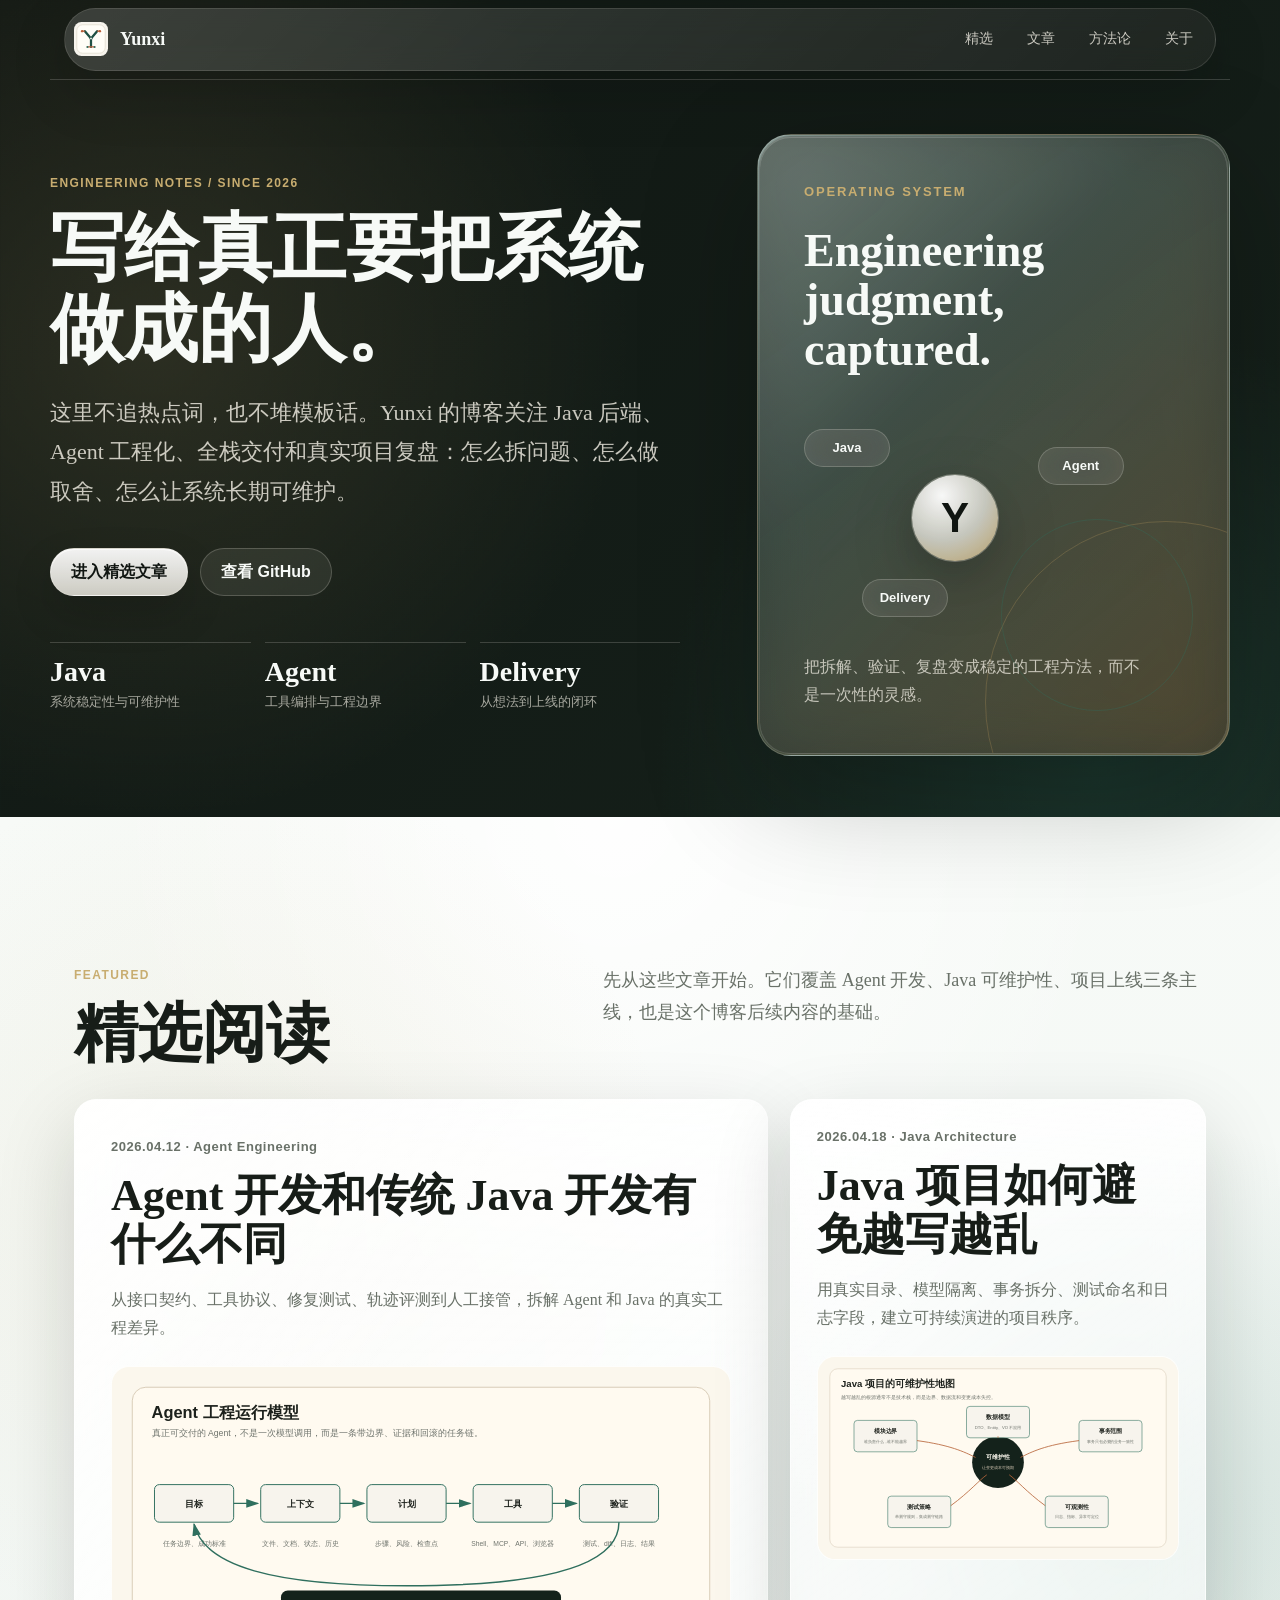
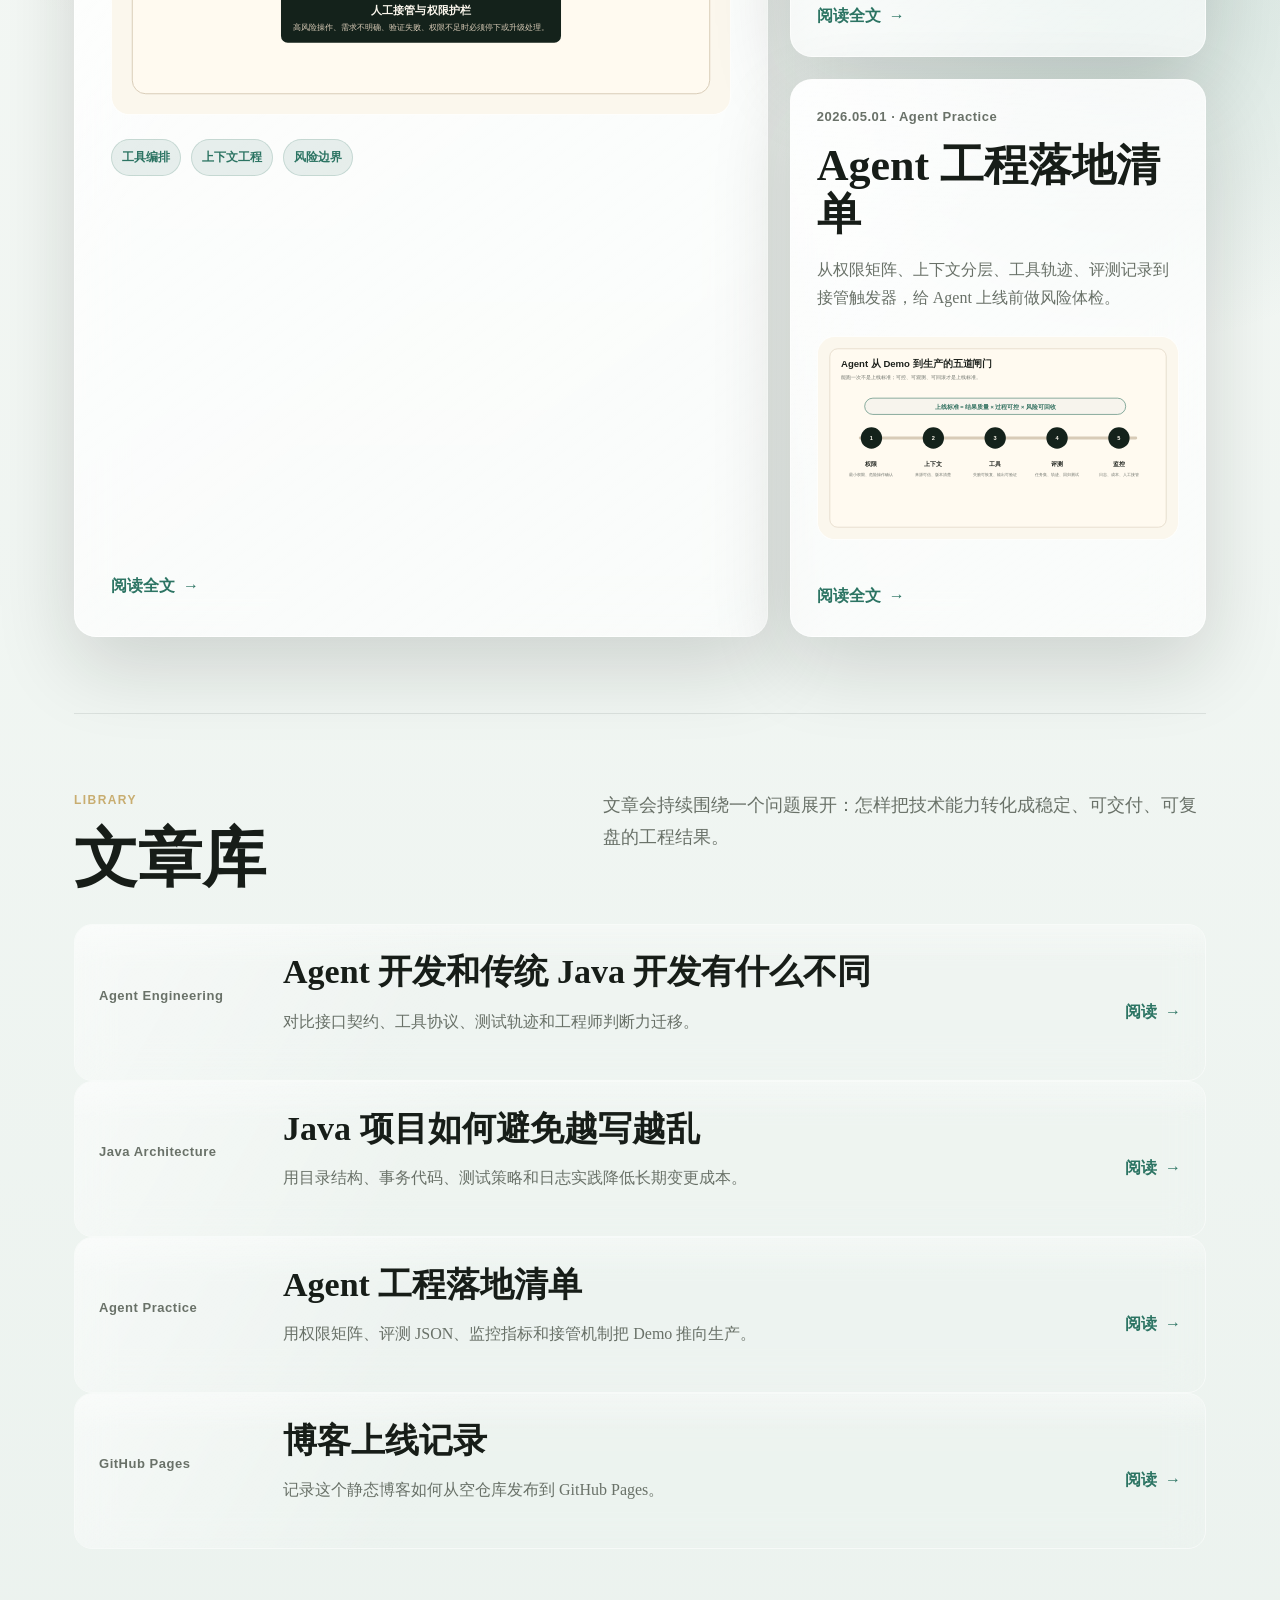
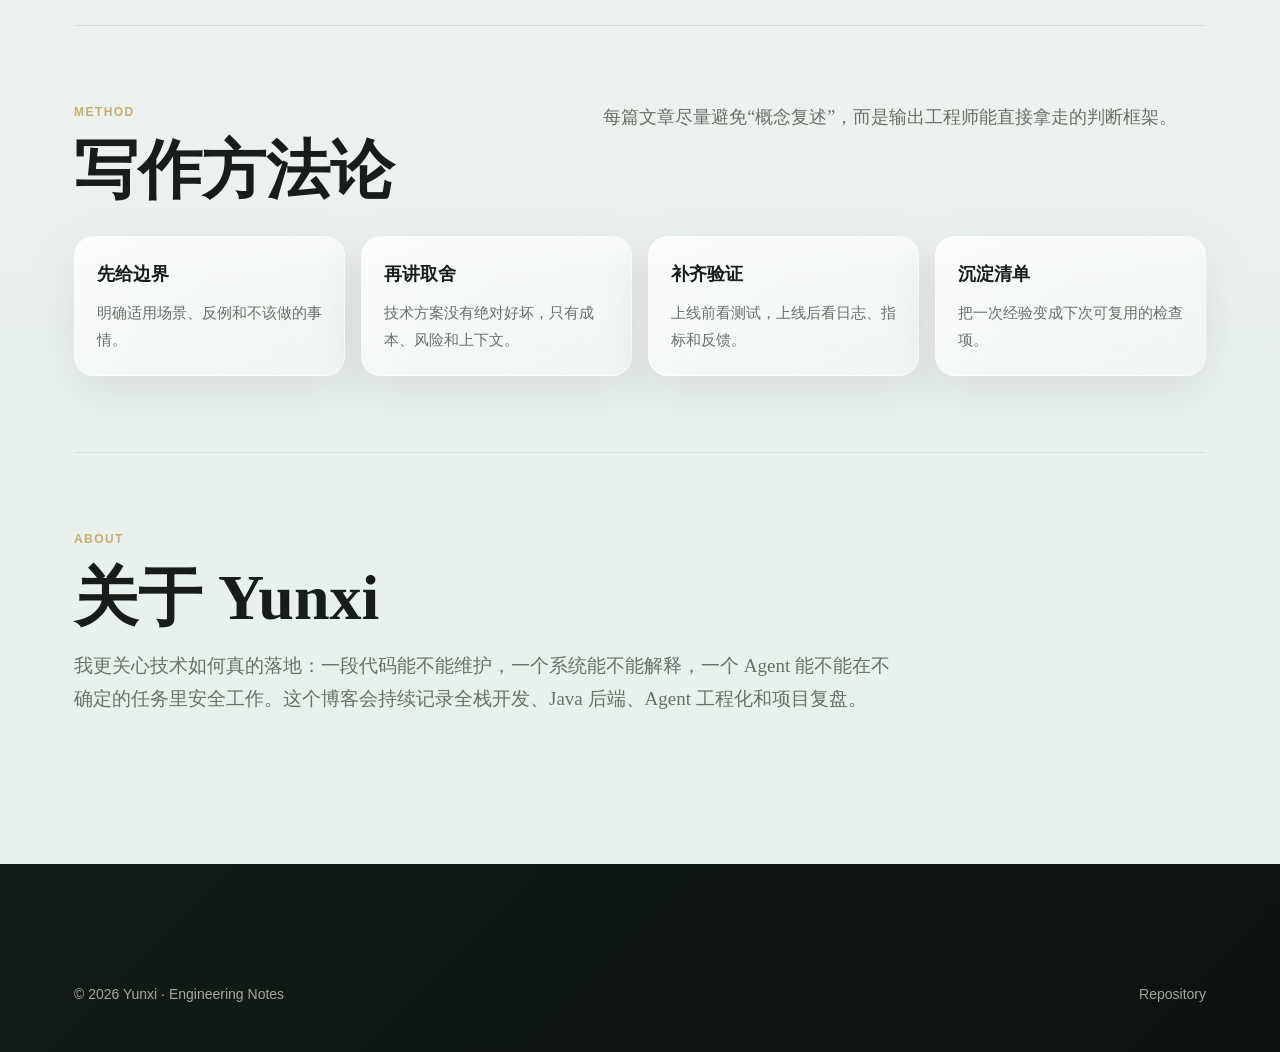
==== commit d9a2780f: "Deepen articles and liquid glass polish" ====
--- a/index.html
+++ b/index.html
@@ -9,7 +9,7 @@
   <link rel="icon" href="/favicon.ico" sizes="any">
   <link rel="apple-touch-icon" href="/assets/apple-touch-icon.png">
   <link rel="manifest" href="/site.webmanifest">
-  <link rel="stylesheet" href="styles.css?v=20260528-luxe2">
+  <link rel="stylesheet" href="styles.css?v=20260528-liquid1">
 </head>
 <body>
   <header class="site-header">
@@ -77,9 +77,9 @@
         <div class="featured-grid">
           <article class="feature-card">
             <div>
-              <p class="post-meta">2026-05-28 · Agent Engineering</p>
+              <p class="post-meta">2026.04.12 · Agent Engineering</p>
               <h3><a href="posts/agent-vs-java-development.html">Agent 开发和传统 Java 开发有什么不同</a></h3>
-              <p>不是“会不会写 Prompt”的差别，而是确定性系统和概率型协作者之间的工程范式差异。</p>
+              <p>从接口契约、工具协议、修复测试、轨迹评测到人工接管，拆解 Agent 和 Java 的真实工程差异。</p>
               <img class="card-art" src="assets/agent-operating-model.svg" alt="Agent 工程运行模型缩略图">
               <div class="tag-row">
                 <span>工具编排</span>
@@ -92,16 +92,16 @@
 
           <div class="side-stack">
             <article class="insight-card">
-              <p class="post-meta">2026-05-28 · Java Architecture</p>
+              <p class="post-meta">2026.04.18 · Java Architecture</p>
               <h3><a href="posts/java-maintainability.html">Java 项目如何避免越写越乱</a></h3>
-              <p>从分层、事务、边界、测试和日志五个角度，建立可维护项目的基本盘。</p>
+              <p>用真实目录、模型隔离、事务拆分、测试命名和日志字段，建立可持续演进的项目秩序。</p>
               <img class="card-art" src="assets/java-maintainability-map.svg" alt="Java 可维护性地图缩略图">
               <a class="read-link" href="posts/java-maintainability.html">阅读全文</a>
             </article>
             <article class="insight-card">
-              <p class="post-meta">2026-05-28 · Agent Practice</p>
+              <p class="post-meta">2026.05.01 · Agent Practice</p>
               <h3><a href="posts/agent-production-checklist.html">Agent 工程落地清单</a></h3>
-              <p>把一个 Agent 从演示玩具推进到可交付工具，需要补齐哪些工程护栏。</p>
+              <p>从权限矩阵、上下文分层、工具轨迹、评测记录到接管触发器，给 Agent 上线前做风险体检。</p>
               <img class="card-art" src="assets/agent-release-gate.svg" alt="Agent 上线闸门缩略图">
               <a class="read-link" href="posts/agent-production-checklist.html">阅读全文</a>
             </article>
@@ -123,7 +123,7 @@
             <p class="post-meta">Agent Engineering</p>
             <div>
               <h3><a href="posts/agent-vs-java-development.html">Agent 开发和传统 Java 开发有什么不同</a></h3>
-              <p>对比开发对象、测试方式、架构重点和工程师角色变化。</p>
+              <p>对比接口契约、工具协议、测试轨迹和工程师判断力迁移。</p>
             </div>
             <a class="read-link" href="posts/agent-vs-java-development.html">阅读</a>
           </article>
@@ -131,7 +131,7 @@
             <p class="post-meta">Java Architecture</p>
             <div>
               <h3><a href="posts/java-maintainability.html">Java 项目如何避免越写越乱</a></h3>
-              <p>可维护性的核心不是多写抽象，而是让边界、数据和变更成本可控。</p>
+              <p>用目录结构、事务代码、测试策略和日志实践降低长期变更成本。</p>
             </div>
             <a class="read-link" href="posts/java-maintainability.html">阅读</a>
           </article>
@@ -139,7 +139,7 @@
             <p class="post-meta">Agent Practice</p>
             <div>
               <h3><a href="posts/agent-production-checklist.html">Agent 工程落地清单</a></h3>
-              <p>从工具权限、上下文质量、失败恢复到上线观测，一次性梳理关键检查项。</p>
+              <p>用权限矩阵、评测 JSON、监控指标和接管机制把 Demo 推向生产。</p>
             </div>
             <a class="read-link" href="posts/agent-production-checklist.html">阅读</a>
           </article>
@@ -196,6 +196,6 @@
     <span>© 2026 Yunxi · Engineering Notes</span>
     <a href="https://github.com/yunxi067/yunxi067.github.io">Repository</a>
   </footer>
-  <script src="motion.js?v=20260528-luxe2"></script>
+  <script src="motion.js?v=20260528-liquid1"></script>
 </body>
 </html>
--- a/styles.css
+++ b/styles.css
@@ -1,17 +1,22 @@
 :root {
   color-scheme: light;
-  --bg: #0f1713;
+  --bg: #101511;
   --bg-soft: #17231d;
-  --paper: #fbf7ed;
-  --paper-deep: #f1e8d8;
-  --ink: #1d211c;
-  --ink-soft: #374038;
-  --muted: #6f746d;
-  --line: #d8cbb7;
-  --line-dark: rgba(251, 247, 237, 0.16);
-  --accent: #b8663b;
-  --accent-2: #2f6f5e;
-  --gold: #d8ad66;
+  --paper: #f7faf7;
+  --paper-deep: #e6efea;
+  --ink: #171d18;
+  --ink-soft: #313b34;
+  --muted: #697168;
+  --line: rgba(70, 87, 76, 0.16);
+  --line-dark: rgba(248, 245, 236, 0.18);
+  --accent: #a65f3a;
+  --accent-2: #2c7463;
+  --gold: #c8ad70;
+  --glass: rgba(255, 255, 255, 0.46);
+  --glass-strong: rgba(255, 255, 255, 0.68);
+  --glass-dark: rgba(248, 245, 236, 0.1);
+  --shadow: 0 28px 80px rgba(19, 26, 21, 0.16);
+  --ease: cubic-bezier(0.22, 1, 0.36, 1);
   --max: 1180px;
 }
 
@@ -21,28 +26,34 @@
 
 html {
   scroll-behavior: smooth;
+  background: var(--bg);
 }
 
 body {
   margin: 0;
   min-width: 320px;
   background:
-    radial-gradient(circle at 12% 4%, rgba(216, 173, 102, 0.12), transparent 28rem),
-    linear-gradient(135deg, #0f1713 0%, #13221b 52%, #0b100e 100%);
+    radial-gradient(circle at 12% 8%, rgba(200, 173, 112, 0.14), transparent 30rem),
+    radial-gradient(circle at 86% 18%, rgba(44, 116, 99, 0.24), transparent 28rem),
+    linear-gradient(135deg, #111713 0%, #17241d 50%, #0d120f 100%);
   color: var(--paper);
   font-family: "Noto Serif SC", "Source Han Serif SC", "Songti SC", Georgia, "Microsoft YaHei", serif;
   line-height: 1.75;
+  overflow-x: hidden;
+  font-kerning: normal;
+  text-rendering: optimizeLegibility;
 }
 
 body::before {
   position: fixed;
   inset: 0;
   z-index: -1;
-  background-image:
-    linear-gradient(rgba(251, 247, 237, 0.035) 1px, transparent 1px),
-    linear-gradient(90deg, rgba(251, 247, 237, 0.03) 1px, transparent 1px);
-  background-size: 72px 72px;
-  mask-image: linear-gradient(to bottom, rgba(0, 0, 0, 0.85), transparent 72%);
+  background:
+    linear-gradient(115deg, transparent 0 26%, rgba(255, 255, 255, 0.055) 28%, transparent 34% 100%),
+    linear-gradient(rgba(248, 245, 236, 0.028) 1px, transparent 1px),
+    linear-gradient(90deg, rgba(248, 245, 236, 0.024) 1px, transparent 1px);
+  background-size: 760px 100%, 86px 86px, 86px 86px;
+  mask-image: linear-gradient(to bottom, rgba(0, 0, 0, 0.9), transparent 78%);
   content: "";
 }
 
@@ -67,9 +78,23 @@
   gap: 24px;
   max-width: var(--max);
   margin: 0 auto;
-  padding: 22px 24px;
+  padding: 18px 24px;
   backdrop-filter: blur(18px);
   animation: header-in 700ms cubic-bezier(0.2, 0.8, 0.2, 1) both;
+}
+
+.site-header::before {
+  position: absolute;
+  inset: 8px 14px;
+  z-index: -1;
+  background:
+    linear-gradient(135deg, rgba(255, 255, 255, 0.16), rgba(255, 255, 255, 0.055)),
+    rgba(16, 21, 17, 0.38);
+  border: 1px solid rgba(248, 245, 236, 0.12);
+  border-radius: 999px;
+  box-shadow: 0 20px 60px rgba(0, 0, 0, 0.16);
+  content: "";
+  backdrop-filter: blur(26px) saturate(1.35);
 }
 
 .brand {
@@ -100,42 +125,45 @@
   padding: 8px 12px;
   border: 1px solid transparent;
   border-radius: 999px;
+  transition: background 180ms var(--ease), color 180ms var(--ease), border-color 180ms var(--ease);
 }
 
 .nav a:hover {
   border-color: var(--line-dark);
+  background: rgba(248, 245, 236, 0.09);
   color: var(--paper);
 }
 
 main {
+  width: min(var(--max), calc(100vw - 48px));
   max-width: var(--max);
   margin: 0 auto;
-  padding: 0 24px 84px;
+  padding: 0 0 84px;
 }
 
 .hero {
   display: grid;
-  grid-template-columns: minmax(0, 1fr) 360px;
-  gap: clamp(36px, 6vw, 78px);
-  min-height: 690px;
+  grid-template-columns: minmax(0, 0.96fr) minmax(320px, 0.72fr);
+  gap: clamp(40px, 6vw, 86px);
+  min-height: 590px;
   align-items: center;
-  padding: 54px 0 86px;
+  padding: 54px 0 62px;
   border-top: 1px solid var(--line-dark);
 }
 
 .hero h1 {
-  max-width: 860px;
+  max-width: 700px;
   margin: 0;
   color: var(--paper);
-  font-size: clamp(48px, 7vw, 96px);
+  font-size: clamp(42px, 5.8vw, 76px);
   font-weight: 900;
-  line-height: 1.02;
+  line-height: 1.08;
   letter-spacing: 0;
   animation: rise-in 900ms cubic-bezier(0.2, 0.8, 0.2, 1) 80ms both;
 }
 
 .lead {
-  max-width: 740px;
+  max-width: 700px;
   margin: 24px 0 0;
   color: rgba(251, 247, 237, 0.78);
   font-size: clamp(17px, 2vw, 22px);
@@ -167,21 +195,24 @@
   justify-content: center;
   min-height: 48px;
   padding: 0 20px;
-  border: 1px solid var(--line-dark);
+  border: 1px solid rgba(248, 245, 236, 0.2);
   border-radius: 999px;
   font-family: "Segoe UI", "Microsoft YaHei", sans-serif;
   font-weight: 800;
-  transition: transform 160ms ease, border-color 160ms ease, background 160ms ease;
+  transition: transform 180ms var(--ease), border-color 180ms var(--ease), background 180ms var(--ease), box-shadow 180ms var(--ease);
 }
 
 .button.primary {
-  background: var(--paper);
+  background:
+    linear-gradient(180deg, rgba(255, 255, 255, 0.94), rgba(248, 245, 236, 0.8));
   color: var(--bg);
+  box-shadow: 0 18px 42px rgba(0, 0, 0, 0.16), inset 0 1px 0 rgba(255, 255, 255, 0.75);
 }
 
 .button.secondary {
-  background: rgba(251, 247, 237, 0.04);
+  background: rgba(248, 245, 236, 0.08);
   color: var(--paper);
+  backdrop-filter: blur(18px) saturate(1.25);
 }
 
 .button:hover {
@@ -190,29 +221,171 @@
 }
 
 .signal {
+  position: relative;
   align-self: stretch;
+  min-width: 0;
+  min-height: 440px;
+  padding: 1px;
+  background:
+    linear-gradient(135deg, rgba(255, 255, 255, 0.48), rgba(255, 255, 255, 0.08) 38%, rgba(217, 184, 116, 0.28)),
+    linear-gradient(135deg, rgba(44, 116, 99, 0.42), rgba(166, 95, 58, 0.2));
+  border: 1px solid rgba(248, 245, 236, 0.18);
+  border-radius: 34px;
+  box-shadow: 0 36px 120px rgba(0, 0, 0, 0.24);
+  animation: panel-in 900ms cubic-bezier(0.2, 0.8, 0.2, 1) 180ms both;
+}
+
+.signal-inner {
+  position: relative;
   overflow: hidden;
-  min-height: 430px;
-  padding: 0;
-  background:
-    linear-gradient(180deg, rgba(251, 247, 237, 0.12), rgba(251, 247, 237, 0.04)),
-    linear-gradient(135deg, rgba(47, 111, 94, 0.34), rgba(184, 102, 59, 0.14));
-  border: 1px solid var(--line-dark);
-  border-radius: 8px;
-  animation: panel-in 900ms cubic-bezier(0.2, 0.8, 0.2, 1) 180ms both;
-}
-
-.signal img {
-  display: block;
-  width: 100%;
   height: 100%;
-  object-fit: contain;
-  transform: scale(0.98);
-  transition: transform 500ms ease;
-}
-
-.signal:hover img {
-  transform: scale(1);
+  min-height: 388px;
+  padding: clamp(28px, 4vw, 44px);
+  background:
+    linear-gradient(145deg, rgba(248, 245, 236, 0.16), rgba(248, 245, 236, 0.055)),
+    rgba(15, 23, 19, 0.58);
+  border: 1px solid rgba(248, 245, 236, 0.14);
+  border-radius: 32px;
+  box-shadow: inset 0 1px 0 rgba(255, 255, 255, 0.18);
+  backdrop-filter: blur(28px) saturate(1.45);
+  isolation: isolate;
+}
+
+.signal-inner > * {
+  position: relative;
+  z-index: 1;
+}
+
+.signal-inner::selection {
+  background: rgba(217, 184, 116, 0.4);
+}
+
+.signal::after {
+  position: absolute;
+  inset: 0;
+  border-radius: inherit;
+  content: "";
+  pointer-events: none;
+}
+
+.signal-inner::before,
+.signal-inner::after {
+  position: absolute;
+  border: 1px solid rgba(216, 173, 102, 0.22);
+  border-radius: 50%;
+  content: "";
+}
+
+.signal-inner::before {
+  right: -120px;
+  bottom: -130px;
+  width: 360px;
+  height: 360px;
+  animation: slow-spin 18s linear infinite;
+}
+
+.signal-inner::after {
+  right: 34px;
+  bottom: 42px;
+  width: 190px;
+  height: 190px;
+  border-color: rgba(47, 111, 94, 0.34);
+  animation: slow-spin 14s linear infinite reverse;
+}
+
+.signal-kicker {
+  margin: 0;
+  color: var(--gold);
+  font-family: "Segoe UI", "Microsoft YaHei", sans-serif;
+  font-size: 13px;
+  font-weight: 900;
+  letter-spacing: 0.14em;
+  text-transform: uppercase;
+}
+
+.signal h2 {
+  max-width: 360px;
+  margin: 22px 0 0;
+  color: var(--paper);
+  font-size: clamp(32px, 3.6vw, 46px);
+  line-height: 1.08;
+}
+
+.signal-copy {
+  max-width: 340px;
+  margin: 24px 0 0;
+  color: rgba(251, 247, 237, 0.72);
+}
+
+.orbit-map {
+  position: relative;
+  width: min(320px, 78vw);
+  height: 220px;
+  margin-top: 34px;
+}
+
+.orbit-core,
+.orbit-node {
+  position: absolute;
+  display: grid;
+  place-items: center;
+  border-radius: 999px;
+  font-family: "Segoe UI", "Microsoft YaHei", sans-serif;
+  font-weight: 900;
+}
+
+.orbit-core {
+  left: 108px;
+  top: 66px;
+  width: 86px;
+  height: 86px;
+  background:
+    radial-gradient(circle at 35% 24%, rgba(255, 255, 255, 0.96), rgba(248, 245, 236, 0.72) 52%, rgba(217, 184, 116, 0.78));
+  color: var(--bg);
+  font-size: 42px;
+  box-shadow: 0 0 0 1px rgba(251, 247, 237, 0.3), 0 18px 60px rgba(0, 0, 0, 0.28);
+}
+
+.orbit-node {
+  min-width: 86px;
+  height: 38px;
+  padding: 0 14px;
+  background: rgba(248, 245, 236, 0.11);
+  border: 1px solid rgba(248, 245, 236, 0.2);
+  color: var(--paper);
+  font-size: 13px;
+  backdrop-filter: blur(18px);
+}
+
+.node-java {
+  left: 0;
+  top: 20px;
+}
+
+.node-agent {
+  right: 0;
+  top: 38px;
+}
+
+.node-delivery {
+  left: 58px;
+  bottom: 12px;
+}
+
+.motion-ready .orbit-core {
+  animation: pulse-core 3.8s ease-in-out infinite;
+}
+
+.motion-ready .orbit-node {
+  animation: float-node 4.8s ease-in-out infinite;
+}
+
+.motion-ready .node-agent {
+  animation-delay: 500ms;
+}
+
+.motion-ready .node-delivery {
+  animation-delay: 950ms;
 }
 
 .hero-stats {
@@ -244,14 +417,18 @@
 
 .page-panel {
   margin: 0 calc(50% - 50vw);
-  padding: 84px max(24px, calc((100vw - var(--max)) / 2 + 24px));
-  background: var(--paper);
+  padding: 72px max(24px, calc((100vw - var(--max)) / 2 + 24px));
+  background:
+    radial-gradient(circle at 18% 12%, rgba(200, 173, 112, 0.1), transparent 28rem),
+    radial-gradient(circle at 88% 22%, rgba(44, 116, 99, 0.18), transparent 26rem),
+    radial-gradient(circle at 48% 0%, rgba(255, 255, 255, 0.92), transparent 32rem),
+    linear-gradient(180deg, #f7faf7, #e8f0ec);
   color: var(--ink);
 }
 
 .section {
-  padding: 78px 0;
-  border-bottom: 1px solid rgba(216, 203, 183, 0.78);
+  padding: 76px 0;
+  border-bottom: 1px solid rgba(70, 87, 76, 0.12);
 }
 
 .section:last-child {
@@ -289,16 +466,71 @@
 .feature-card,
 .insight-card,
 .post-card {
-  background: #fffaf0;
-  border: 1px solid var(--line);
-  border-radius: 8px;
+  position: relative;
+  overflow: hidden;
+  background:
+    linear-gradient(145deg, rgba(255, 255, 255, 0.74), rgba(255, 255, 255, 0.38)),
+    rgba(255, 255, 255, 0.38);
+  border: 1px solid rgba(255, 255, 255, 0.68);
+  border-radius: 22px;
+  box-shadow: var(--shadow);
+  backdrop-filter: blur(24px) saturate(1.18);
+}
+
+.feature-card::before,
+.insight-card::before,
+.post-card::before,
+.method::before,
+.article-aside::before,
+.practice-panel::before {
+  position: absolute;
+  inset: 0;
+  background:
+    linear-gradient(120deg, rgba(255, 255, 255, 0.5), transparent 34%),
+    linear-gradient(180deg, rgba(255, 255, 255, 0.36), transparent 24%);
+  content: "";
+  pointer-events: none;
+}
+
+.feature-card::after,
+.insight-card::after,
+.post-card::after,
+.method::after,
+.article-aside::after,
+.practice-panel::after {
+  position: absolute;
+  inset: 0;
+  background: radial-gradient(circle at var(--mx, 50%) var(--my, 0%), rgba(255, 255, 255, 0.48), transparent 34%);
+  opacity: 0;
+  content: "";
+  pointer-events: none;
+  transition: opacity 260ms var(--ease);
+}
+
+.feature-card:hover::after,
+.insight-card:hover::after,
+.post-card:hover::after,
+.method:hover::after,
+.article-aside:hover::after,
+.practice-panel:hover::after {
+  opacity: 1;
+}
+
+.feature-card > *,
+.insight-card > *,
+.post-card > *,
+.method > *,
+.article-aside > *,
+.practice-panel > * {
+  position: relative;
+  z-index: 1;
 }
 
 .feature-card,
 .insight-card,
 .method,
 .article-aside {
-  transition: transform 220ms ease, border-color 220ms ease, box-shadow 220ms ease;
+  transition: transform 260ms var(--ease), border-color 260ms var(--ease), box-shadow 260ms var(--ease);
 }
 
 .feature-card:hover,
@@ -306,8 +538,8 @@
 .method:hover,
 .article-aside:hover {
   transform: translateY(-4px);
-  border-color: rgba(184, 102, 59, 0.36);
-  box-shadow: 0 18px 42px rgba(29, 33, 28, 0.08);
+  border-color: rgba(255, 255, 255, 0.9);
+  box-shadow: 0 34px 90px rgba(29, 33, 28, 0.14);
 }
 
 .feature-card {
@@ -315,16 +547,17 @@
   flex-direction: column;
   justify-content: space-between;
   min-height: 460px;
-  padding: 34px;
+  padding: 36px;
 }
 
 .card-art {
   display: block;
   width: 100%;
   margin: 24px 0;
-  background: var(--paper);
-  border: 1px solid var(--line);
-  border-radius: 8px;
+  background: rgba(248, 245, 236, 0.6);
+  border: 1px solid rgba(255, 255, 255, 0.72);
+  border-radius: 18px;
+  box-shadow: inset 0 1px 0 rgba(255, 255, 255, 0.64);
   transition: transform 260ms ease, filter 260ms ease;
 }
 
@@ -397,10 +630,12 @@
   grid-template-columns: 160px minmax(0, 1fr) auto;
   gap: 24px;
   align-items: center;
-  padding: 28px 0;
+  padding: 28px 24px;
   background: transparent;
-  border-width: 1px 0 0;
-  border-radius: 0;
+  border-color: rgba(255, 255, 255, 0.55);
+  border-radius: 18px;
+  box-shadow: none;
+  backdrop-filter: blur(18px);
 }
 
 .post-card h3 {
@@ -453,10 +688,15 @@
 }
 
 .method {
+  position: relative;
+  overflow: hidden;
   padding: 22px;
-  background: #fffaf0;
-  border: 1px solid var(--line);
-  border-radius: 8px;
+  background:
+    linear-gradient(145deg, rgba(255, 255, 255, 0.62), rgba(255, 255, 255, 0.32));
+  border: 1px solid rgba(255, 255, 255, 0.62);
+  border-radius: 20px;
+  box-shadow: 0 16px 52px rgba(29, 33, 28, 0.09);
+  backdrop-filter: blur(20px);
 }
 
 .method b {
@@ -483,12 +723,20 @@
   width: 100vw;
   max-width: none;
   margin: 0 calc(50% - 50vw);
-  padding: 58px max(24px, calc((100vw - 1320px) / 2 + 24px)) 92px;
-  background: var(--paper);
+  padding: 66px max(24px, calc((100vw - 1320px) / 2 + 24px)) 98px;
+  background:
+    radial-gradient(circle at 16% 8%, rgba(200, 173, 112, 0.1), transparent 28rem),
+    radial-gradient(circle at 92% 16%, rgba(44, 116, 99, 0.15), transparent 30rem),
+    radial-gradient(circle at 48% 0%, rgba(255, 255, 255, 0.95), transparent 34rem),
+    linear-gradient(180deg, #f7faf7, #e8f0ec);
   color: var(--ink);
 }
 
 .article-shell::before {
+  display: none;
+}
+
+.read-progress {
   position: fixed;
   top: 0;
   left: 0;
@@ -497,15 +745,15 @@
   height: 3px;
   background: linear-gradient(90deg, var(--accent), var(--accent-2), var(--gold));
   transform-origin: left;
-  animation: reading-progress linear both;
-  animation-timeline: scroll(root);
   content: "";
+  transform: scaleX(0);
+  pointer-events: none;
 }
 
 .article {
   display: grid;
-  grid-template-columns: minmax(0, 860px) 280px;
-  gap: 84px;
+  grid-template-columns: minmax(0, 850px) 292px;
+  gap: 78px;
   align-items: start;
   max-width: 1240px;
   margin: 0 auto;
@@ -513,12 +761,20 @@
 
 .article-body {
   min-width: 0;
+  padding: clamp(26px, 4vw, 46px);
+  background:
+    linear-gradient(145deg, rgba(255, 255, 255, 0.64), rgba(255, 255, 255, 0.28)),
+    rgba(255, 255, 255, 0.42);
+  border: 1px solid rgba(255, 255, 255, 0.68);
+  border-radius: 30px;
+  box-shadow: var(--shadow);
+  backdrop-filter: blur(26px) saturate(1.12);
 }
 
 .article h1 {
   margin: 0;
   color: var(--ink);
-  font-size: clamp(42px, 6vw, 76px);
+  font-size: clamp(40px, 5.2vw, 70px);
   font-weight: 900;
   line-height: 1.05;
   letter-spacing: 0;
@@ -526,7 +782,7 @@
 }
 
 .article h2 {
-  margin: 58px 0 14px;
+  margin: 62px 0 16px;
   color: var(--ink);
   font-size: clamp(27px, 4vw, 40px);
   line-height: 1.18;
@@ -542,6 +798,7 @@
 .article li {
   color: var(--ink-soft);
   font-size: 18px;
+  line-height: 1.9;
 }
 
 .article ul,
@@ -560,18 +817,17 @@
 
 .article-figure {
   margin: 42px 0;
-  animation: fade-in linear both;
-  animation-timeline: view();
-  animation-range: entry 8% cover 28%;
 }
 
 .article-figure img {
   display: block;
   width: 100%;
   height: auto;
-  background: #fffaf0;
-  border: 1px solid var(--line);
-  border-radius: 8px;
+  background:
+    linear-gradient(145deg, rgba(255, 255, 255, 0.72), rgba(255, 255, 255, 0.38));
+  border: 1px solid rgba(255, 255, 255, 0.72);
+  border-radius: 22px;
+  box-shadow: 0 20px 60px rgba(29, 33, 28, 0.09);
   transition: transform 260ms ease, box-shadow 260ms ease;
 }
 
@@ -591,10 +847,14 @@
 .article-aside {
   position: sticky;
   top: 92px;
+  overflow: hidden;
   padding: 22px;
-  background: #fffaf0;
-  border: 1px solid var(--line);
-  border-radius: 8px;
+  background:
+    linear-gradient(145deg, rgba(255, 255, 255, 0.68), rgba(255, 255, 255, 0.32));
+  border: 1px solid rgba(255, 255, 255, 0.68);
+  border-radius: 22px;
+  box-shadow: 0 18px 56px rgba(29, 33, 28, 0.11);
+  backdrop-filter: blur(24px);
 }
 
 .article-aside p {
@@ -619,11 +879,16 @@
 }
 
 .note-block {
+  position: relative;
+  overflow: hidden;
   margin: 34px 0;
   padding: 24px;
-  background: rgba(47, 111, 94, 0.09);
-  border: 1px solid rgba(47, 111, 94, 0.2);
-  border-radius: 8px;
+  background:
+    linear-gradient(145deg, rgba(44, 116, 99, 0.13), rgba(255, 255, 255, 0.36));
+  border: 1px solid rgba(255, 255, 255, 0.6);
+  border-radius: 20px;
+  box-shadow: 0 14px 42px rgba(29, 33, 28, 0.08);
+  backdrop-filter: blur(18px);
 }
 
 .note-block p {
@@ -633,15 +898,21 @@
 .code-table {
   width: 100%;
   margin: 28px 0;
-  border-collapse: collapse;
-  background: #fffaf0;
-  border: 1px solid var(--line);
+  overflow: hidden;
+  border-collapse: separate;
+  border-spacing: 0;
+  background:
+    linear-gradient(145deg, rgba(255, 255, 255, 0.66), rgba(255, 255, 255, 0.32));
+  border: 1px solid rgba(255, 255, 255, 0.66);
+  border-radius: 18px;
+  box-shadow: 0 16px 48px rgba(29, 33, 28, 0.08);
+  backdrop-filter: blur(18px);
 }
 
 .code-table th,
 .code-table td {
   padding: 14px;
-  border-bottom: 1px solid var(--line);
+  border-bottom: 1px solid rgba(70, 87, 76, 0.12);
   text-align: left;
   vertical-align: top;
 }
@@ -655,6 +926,50 @@
 .code-table td {
   color: var(--ink-soft);
   font-size: 16px;
+}
+
+.practice-panel {
+  position: relative;
+  overflow: hidden;
+  margin: 34px 0;
+  padding: clamp(22px, 3vw, 30px);
+  background:
+    linear-gradient(145deg, rgba(255, 255, 255, 0.7), rgba(255, 255, 255, 0.28)),
+    rgba(248, 245, 236, 0.42);
+  border: 1px solid rgba(255, 255, 255, 0.72);
+  border-radius: 24px;
+  box-shadow: 0 22px 70px rgba(29, 33, 28, 0.1);
+  backdrop-filter: blur(24px) saturate(1.12);
+}
+
+.practice-panel h3 {
+  position: relative;
+  margin-top: 0;
+}
+
+.practice-panel p {
+  position: relative;
+  margin-top: 0;
+}
+
+.code-sample {
+  position: relative;
+  overflow: auto;
+  margin: 18px 0 0;
+  padding: 20px;
+  background:
+    linear-gradient(145deg, rgba(19, 26, 21, 0.94), rgba(32, 43, 35, 0.9));
+  border: 1px solid rgba(248, 245, 236, 0.14);
+  border-radius: 18px;
+  box-shadow: inset 0 1px 0 rgba(255, 255, 255, 0.08);
+  color: #eef8f2;
+  font-size: 14px;
+  line-height: 1.65;
+}
+
+.code-sample code {
+  font-family: "Cascadia Code", "JetBrains Mono", Consolas, monospace;
+  white-space: pre;
 }
 
 .not-found {
@@ -723,6 +1038,51 @@
   to {
     transform: scaleX(1);
   }
+}
+
+@keyframes slow-spin {
+  to {
+    transform: rotate(360deg);
+  }
+}
+
+@keyframes pulse-core {
+  0%,
+  100% {
+    transform: scale(1);
+  }
+  50% {
+    transform: scale(1.045);
+  }
+}
+
+@keyframes float-node {
+  0%,
+  100% {
+    transform: translateY(0);
+  }
+  50% {
+    transform: translateY(-8px);
+  }
+}
+
+.motion-ready .feature-card,
+.motion-ready .insight-card,
+.motion-ready .post-card,
+.motion-ready .method,
+.motion-ready .article h2,
+.motion-ready .article-figure,
+.motion-ready .code-table,
+.motion-ready .note-block,
+.motion-ready .practice-panel {
+  opacity: 0;
+  transform: translateY(18px);
+  transition: opacity 650ms cubic-bezier(0.22, 1, 0.36, 1), transform 650ms cubic-bezier(0.22, 1, 0.36, 1);
+}
+
+.motion-ready .is-visible {
+  opacity: 1;
+  transform: translateY(0);
 }
 
 .footer {
@@ -775,6 +1135,18 @@
     padding-top: 38px;
   }
 
+  main {
+    width: min(100% - 32px, var(--max));
+  }
+
+  .signal {
+    padding: 16px;
+  }
+
+  .signal-inner {
+    min-height: 360px;
+  }
+
   .hero-stats,
   .method-grid {
     grid-template-columns: 1fr;
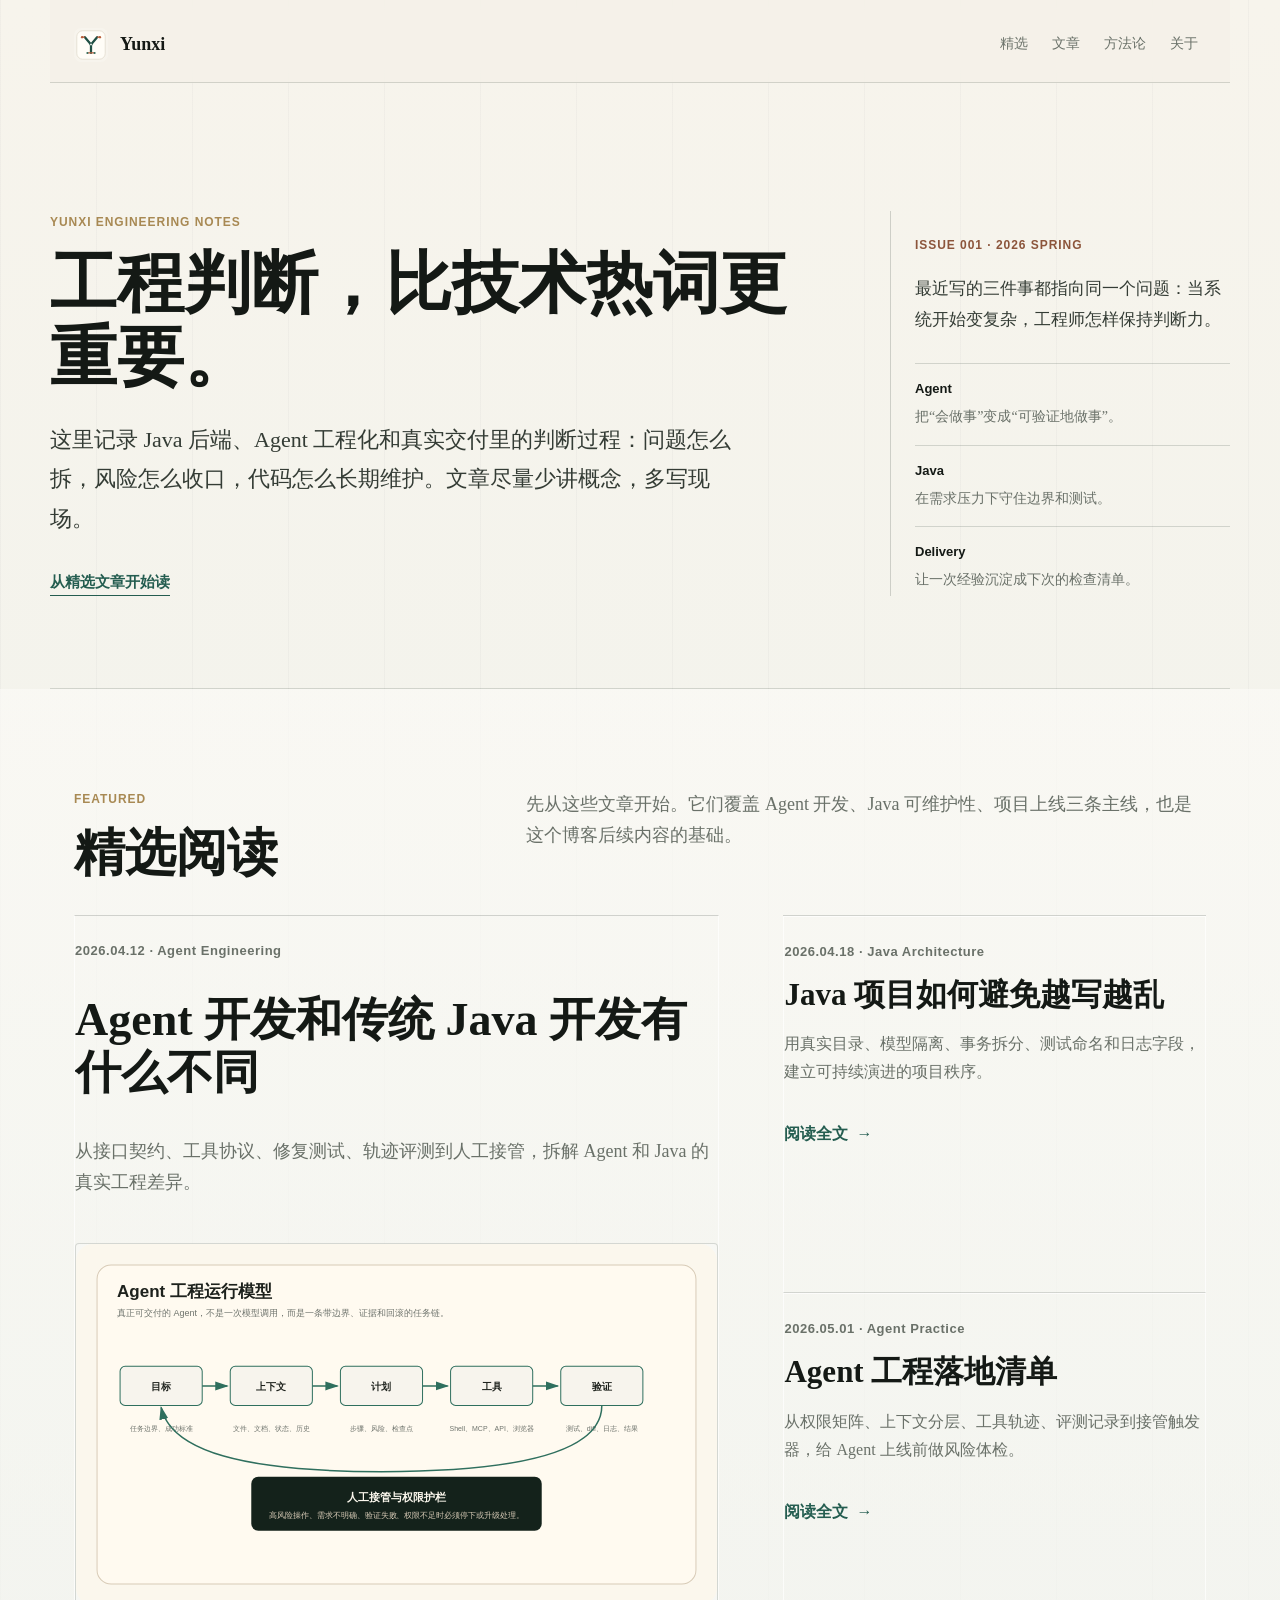
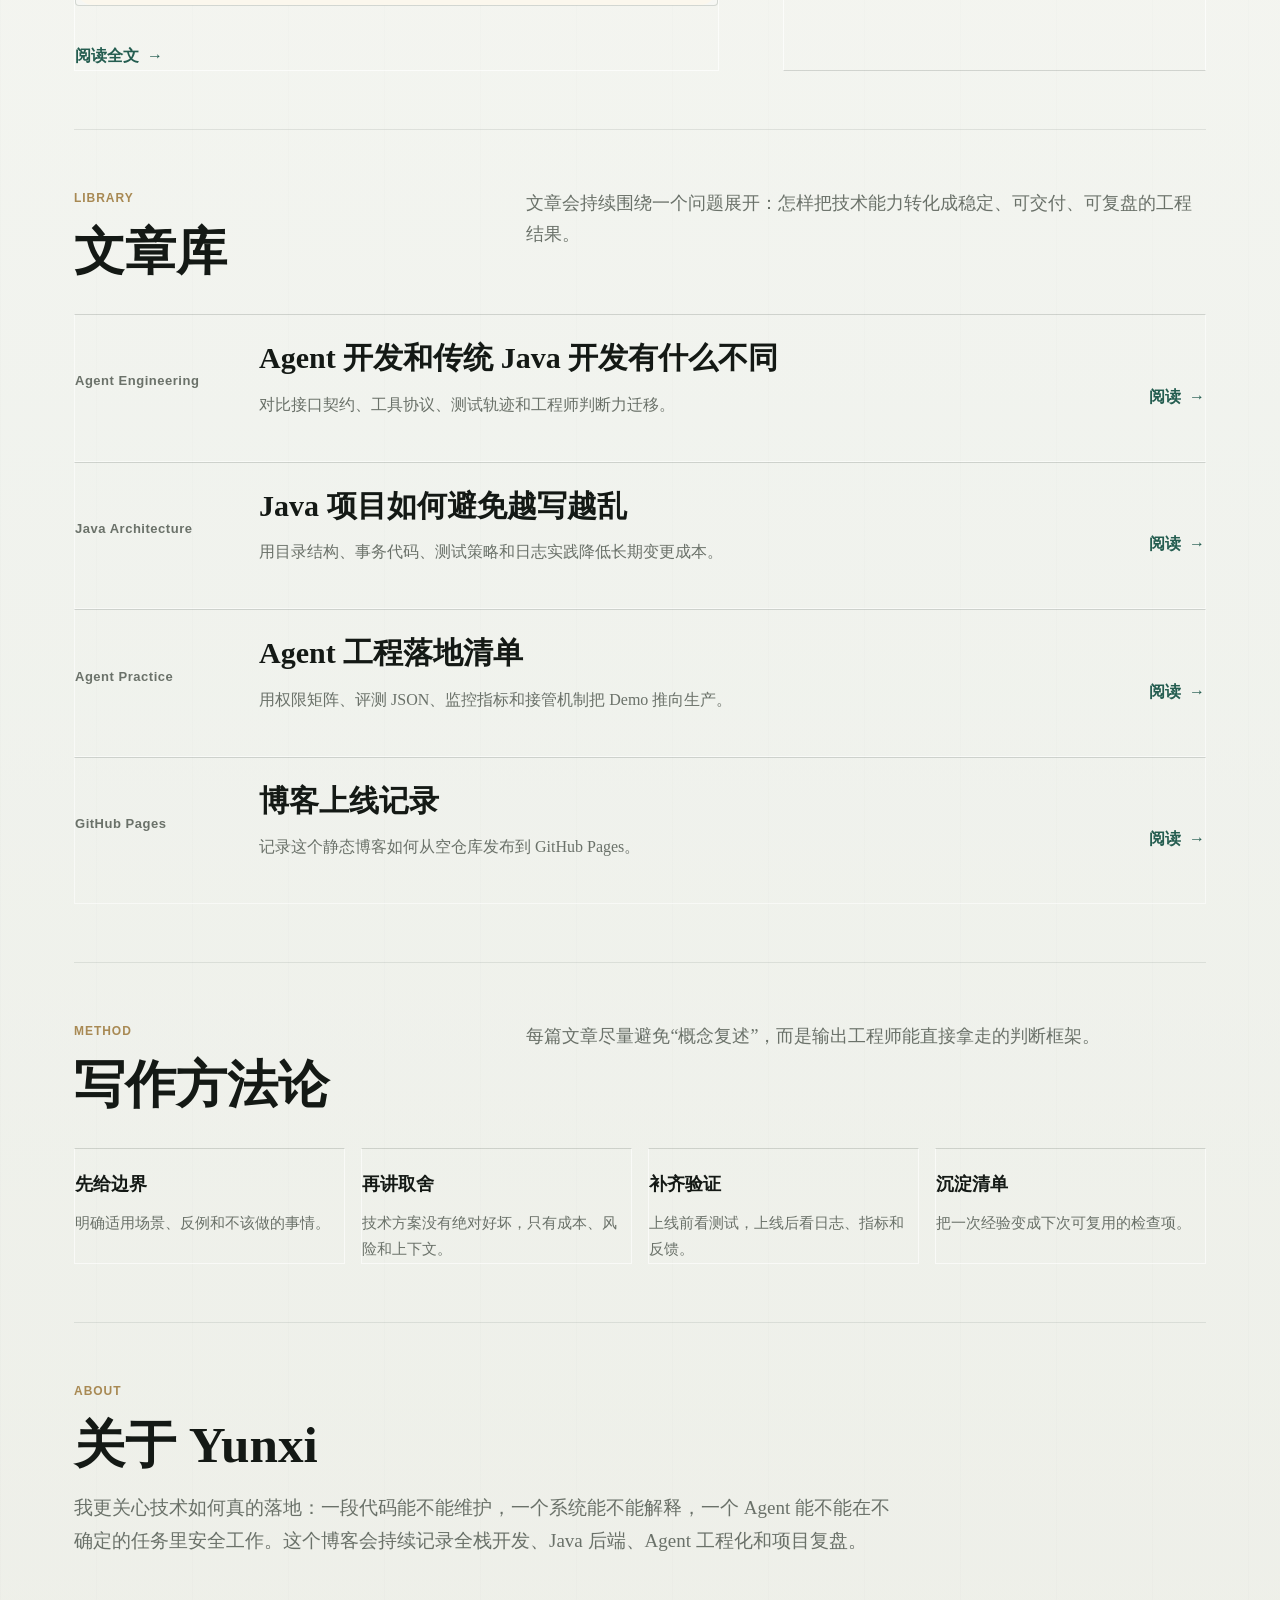
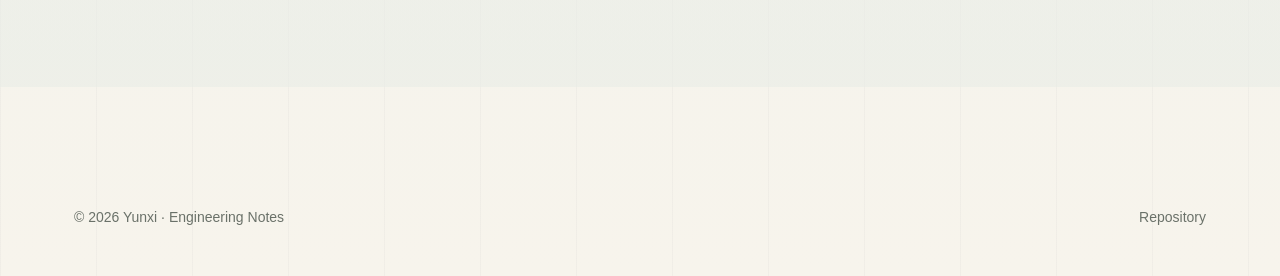
==== commit 90c0bdec: "Reduce AI-style visual patterns" ====
--- a/index.html
+++ b/index.html
@@ -9,7 +9,7 @@
   <link rel="icon" href="/favicon.ico" sizes="any">
   <link rel="apple-touch-icon" href="/assets/apple-touch-icon.png">
   <link rel="manifest" href="/site.webmanifest">
-  <link rel="stylesheet" href="styles.css?v=20260528-liquid1">
+  <link rel="stylesheet" href="styles.css?v=20260528-editorial1">
 </head>
 <body>
   <header class="site-header">
@@ -23,44 +23,32 @@
   </header>
 
   <main>
-    <section class="hero">
+    <section class="hero editorial-hero">
       <div class="hero-copy">
-        <p class="eyebrow">Engineering Notes / Since 2026</p>
-        <h1>写给真正要把系统做成的人。</h1>
+        <p class="eyebrow">Yunxi Engineering Notes</p>
+        <h1>工程判断，比技术热词更重要。</h1>
         <p class="lead">
-          这里不追热点词，也不堆模板话。Yunxi 的博客关注 Java 后端、Agent 工程化、全栈交付和真实项目复盘：怎么拆问题、怎么做取舍、怎么让系统长期可维护。
+          这里记录 Java 后端、Agent 工程化和真实交付里的判断过程：问题怎么拆，风险怎么收口，代码怎么长期维护。文章尽量少讲概念，多写现场。
         </p>
-        <div class="hero-actions">
-          <a class="button primary" href="#featured">进入精选文章</a>
-          <a class="button secondary" href="https://github.com/yunxi067">查看 GitHub</a>
-        </div>
-        <div class="hero-stats" aria-label="博客重点">
-          <div class="stat">
-            <strong>Java</strong>
-            <span>系统稳定性与可维护性</span>
+        <a class="text-link" href="#featured">从精选文章开始读</a>
+      </div>
+      <aside class="editor-note" aria-label="编辑札记">
+        <p class="issue">Issue 001 · 2026 Spring</p>
+        <p>最近写的三件事都指向同一个问题：当系统开始变复杂，工程师怎样保持判断力。</p>
+        <dl>
+          <div>
+            <dt>Agent</dt>
+            <dd>把“会做事”变成“可验证地做事”。</dd>
           </div>
-          <div class="stat">
-            <strong>Agent</strong>
-            <span>工具编排与工程边界</span>
+          <div>
+            <dt>Java</dt>
+            <dd>在需求压力下守住边界和测试。</dd>
           </div>
-          <div class="stat">
-            <strong>Delivery</strong>
-            <span>从想法到上线的闭环</span>
+          <div>
+            <dt>Delivery</dt>
+            <dd>让一次经验沉淀成下次的检查清单。</dd>
           </div>
-        </div>
-      </div>
-      <aside class="signal" aria-label="博客定位">
-        <div class="signal-inner">
-          <p class="signal-kicker">Operating System</p>
-          <h2>Engineering judgment, captured.</h2>
-          <div class="orbit-map" aria-hidden="true">
-            <span class="orbit-core">Y</span>
-            <span class="orbit-node node-java">Java</span>
-            <span class="orbit-node node-agent">Agent</span>
-            <span class="orbit-node node-delivery">Delivery</span>
-          </div>
-          <p class="signal-copy">把拆解、验证、复盘变成稳定的工程方法，而不是一次性的灵感。</p>
-        </div>
+        </dl>
       </aside>
     </section>
 
@@ -74,35 +62,26 @@
           <p>先从这些文章开始。它们覆盖 Agent 开发、Java 可维护性、项目上线三条主线，也是这个博客后续内容的基础。</p>
         </div>
 
-        <div class="featured-grid">
-          <article class="feature-card">
-            <div>
-              <p class="post-meta">2026.04.12 · Agent Engineering</p>
-              <h3><a href="posts/agent-vs-java-development.html">Agent 开发和传统 Java 开发有什么不同</a></h3>
-              <p>从接口契约、工具协议、修复测试、轨迹评测到人工接管，拆解 Agent 和 Java 的真实工程差异。</p>
-              <img class="card-art" src="assets/agent-operating-model.svg" alt="Agent 工程运行模型缩略图">
-              <div class="tag-row">
-                <span>工具编排</span>
-                <span>上下文工程</span>
-                <span>风险边界</span>
-              </div>
-            </div>
+        <div class="featured-grid editorial-featured">
+          <article class="feature-card lead-story">
+            <p class="post-meta">2026.04.12 · Agent Engineering</p>
+            <h3><a href="posts/agent-vs-java-development.html">Agent 开发和传统 Java 开发有什么不同</a></h3>
+            <p>从接口契约、工具协议、修复测试、轨迹评测到人工接管，拆解 Agent 和 Java 的真实工程差异。</p>
+            <img class="card-art" src="assets/agent-operating-model.svg" alt="Agent 工程运行模型缩略图">
             <a class="read-link" href="posts/agent-vs-java-development.html">阅读全文</a>
           </article>
 
-          <div class="side-stack">
+          <div class="side-stack compact-stack">
             <article class="insight-card">
               <p class="post-meta">2026.04.18 · Java Architecture</p>
               <h3><a href="posts/java-maintainability.html">Java 项目如何避免越写越乱</a></h3>
               <p>用真实目录、模型隔离、事务拆分、测试命名和日志字段，建立可持续演进的项目秩序。</p>
-              <img class="card-art" src="assets/java-maintainability-map.svg" alt="Java 可维护性地图缩略图">
               <a class="read-link" href="posts/java-maintainability.html">阅读全文</a>
             </article>
             <article class="insight-card">
               <p class="post-meta">2026.05.01 · Agent Practice</p>
               <h3><a href="posts/agent-production-checklist.html">Agent 工程落地清单</a></h3>
               <p>从权限矩阵、上下文分层、工具轨迹、评测记录到接管触发器，给 Agent 上线前做风险体检。</p>
-              <img class="card-art" src="assets/agent-release-gate.svg" alt="Agent 上线闸门缩略图">
               <a class="read-link" href="posts/agent-production-checklist.html">阅读全文</a>
             </article>
           </div>
@@ -196,6 +175,6 @@
     <span>© 2026 Yunxi · Engineering Notes</span>
     <a href="https://github.com/yunxi067/yunxi067.github.io">Repository</a>
   </footer>
-  <script src="motion.js?v=20260528-liquid1"></script>
+  <script src="motion.js?v=20260528-editorial1"></script>
 </body>
 </html>
--- a/styles.css
+++ b/styles.css
@@ -1,21 +1,21 @@
 :root {
   color-scheme: light;
-  --bg: #101511;
-  --bg-soft: #17231d;
-  --paper: #f7faf7;
-  --paper-deep: #e6efea;
-  --ink: #171d18;
-  --ink-soft: #313b34;
-  --muted: #697168;
-  --line: rgba(70, 87, 76, 0.16);
-  --line-dark: rgba(248, 245, 236, 0.18);
-  --accent: #a65f3a;
-  --accent-2: #2c7463;
-  --gold: #c8ad70;
-  --glass: rgba(255, 255, 255, 0.46);
-  --glass-strong: rgba(255, 255, 255, 0.68);
-  --glass-dark: rgba(248, 245, 236, 0.1);
-  --shadow: 0 28px 80px rgba(19, 26, 21, 0.16);
+  --bg: #f4f1e8;
+  --bg-soft: #e7ece5;
+  --paper: #fbfaf6;
+  --paper-deep: #ede8dc;
+  --ink: #141915;
+  --ink-soft: #343c35;
+  --muted: #6a7169;
+  --line: rgba(30, 43, 34, 0.16);
+  --line-dark: rgba(30, 43, 34, 0.18);
+  --accent: #8c553b;
+  --accent-2: #245d50;
+  --gold: #a88953;
+  --glass: rgba(255, 255, 255, 0.38);
+  --glass-strong: rgba(255, 255, 255, 0.58);
+  --glass-dark: rgba(20, 25, 21, 0.06);
+  --shadow: 0 18px 56px rgba(31, 38, 32, 0.08);
   --ease: cubic-bezier(0.22, 1, 0.36, 1);
   --max: 1180px;
 }
@@ -26,17 +26,17 @@
 
 html {
   scroll-behavior: smooth;
-  background: var(--bg);
+  background: #f4f1e8;
 }
 
 body {
   margin: 0;
   min-width: 320px;
   background:
-    radial-gradient(circle at 12% 8%, rgba(200, 173, 112, 0.14), transparent 30rem),
-    radial-gradient(circle at 86% 18%, rgba(44, 116, 99, 0.24), transparent 28rem),
-    linear-gradient(135deg, #111713 0%, #17241d 50%, #0d120f 100%);
-  color: var(--paper);
+    linear-gradient(90deg, rgba(20, 25, 21, 0.026) 1px, transparent 1px),
+    linear-gradient(180deg, #f7f4ec 0%, #eef2ed 58%, #f7f4ec 100%);
+  background-size: 96px 100%, auto;
+  color: var(--ink);
   font-family: "Noto Serif SC", "Source Han Serif SC", "Songti SC", Georgia, "Microsoft YaHei", serif;
   line-height: 1.75;
   overflow-x: hidden;
@@ -45,16 +45,7 @@
 }
 
 body::before {
-  position: fixed;
-  inset: 0;
-  z-index: -1;
-  background:
-    linear-gradient(115deg, transparent 0 26%, rgba(255, 255, 255, 0.055) 28%, transparent 34% 100%),
-    linear-gradient(rgba(248, 245, 236, 0.028) 1px, transparent 1px),
-    linear-gradient(90deg, rgba(248, 245, 236, 0.024) 1px, transparent 1px);
-  background-size: 760px 100%, 86px 86px, 86px 86px;
-  mask-image: linear-gradient(to bottom, rgba(0, 0, 0, 0.9), transparent 78%);
-  content: "";
+  display: none;
 }
 
 a {
@@ -78,23 +69,15 @@
   gap: 24px;
   max-width: var(--max);
   margin: 0 auto;
-  padding: 18px 24px;
-  backdrop-filter: blur(18px);
+  padding: 26px 24px 18px;
+  border-bottom: 1px solid var(--line);
+  background: color-mix(in srgb, var(--bg) 82%, transparent);
+  backdrop-filter: blur(14px);
   animation: header-in 700ms cubic-bezier(0.2, 0.8, 0.2, 1) both;
 }
 
 .site-header::before {
-  position: absolute;
-  inset: 8px 14px;
-  z-index: -1;
-  background:
-    linear-gradient(135deg, rgba(255, 255, 255, 0.16), rgba(255, 255, 255, 0.055)),
-    rgba(16, 21, 17, 0.38);
-  border: 1px solid rgba(248, 245, 236, 0.12);
-  border-radius: 999px;
-  box-shadow: 0 20px 60px rgba(0, 0, 0, 0.16);
-  content: "";
-  backdrop-filter: blur(26px) saturate(1.35);
+  display: none;
 }
 
 .brand {
@@ -103,6 +86,7 @@
   gap: 12px;
   font-size: 18px;
   font-weight: 900;
+  color: var(--ink);
   letter-spacing: 0;
 }
 
@@ -117,21 +101,19 @@
   display: flex;
   flex-wrap: wrap;
   gap: 8px;
-  color: rgba(251, 247, 237, 0.78);
+  color: var(--muted);
   font-size: 14px;
 }
 
 .nav a {
-  padding: 8px 12px;
-  border: 1px solid transparent;
-  border-radius: 999px;
-  transition: background 180ms var(--ease), color 180ms var(--ease), border-color 180ms var(--ease);
+  padding: 6px 8px;
+  border-bottom: 1px solid transparent;
+  transition: color 180ms var(--ease), border-color 180ms var(--ease);
 }
 
 .nav a:hover {
-  border-color: var(--line-dark);
-  background: rgba(248, 245, 236, 0.09);
-  color: var(--paper);
+  border-color: var(--accent-2);
+  color: var(--ink);
 }
 
 main {
@@ -143,32 +125,33 @@
 
 .hero {
   display: grid;
-  grid-template-columns: minmax(0, 0.96fr) minmax(320px, 0.72fr);
-  gap: clamp(40px, 6vw, 86px);
-  min-height: 590px;
-  align-items: center;
-  padding: 54px 0 62px;
-  border-top: 1px solid var(--line-dark);
+  grid-template-columns: minmax(0, 1fr) 340px;
+  gap: clamp(46px, 7vw, 112px);
+  align-items: end;
+  min-height: auto;
+  padding: clamp(76px, 10vw, 132px) 0 clamp(58px, 8vw, 92px);
+  border-top: 0;
+  border-bottom: 1px solid var(--line);
 }
 
 .hero h1 {
-  max-width: 700px;
+  max-width: 780px;
   margin: 0;
-  color: var(--paper);
-  font-size: clamp(42px, 5.8vw, 76px);
-  font-weight: 900;
-  line-height: 1.08;
+  color: var(--ink);
+  font-size: clamp(42px, 5.2vw, 72px);
+  font-weight: 800;
+  line-height: 1.12;
   letter-spacing: 0;
-  animation: rise-in 900ms cubic-bezier(0.2, 0.8, 0.2, 1) 80ms both;
+  animation: rise-in 760ms var(--ease) 80ms both;
 }
 
 .lead {
-  max-width: 700px;
+  max-width: 690px;
   margin: 24px 0 0;
-  color: rgba(251, 247, 237, 0.78);
-  font-size: clamp(17px, 2vw, 22px);
+  color: var(--ink-soft);
+  font-size: clamp(18px, 1.8vw, 22px);
   line-height: 1.8;
-  animation: rise-in 900ms cubic-bezier(0.2, 0.8, 0.2, 1) 160ms both;
+  animation: rise-in 760ms var(--ease) 140ms both;
 }
 
 .eyebrow {
@@ -176,9 +159,19 @@
   color: var(--gold);
   font-family: "Segoe UI", "Microsoft YaHei", sans-serif;
   font-size: 12px;
-  font-weight: 900;
-  letter-spacing: 0.12em;
+  font-weight: 800;
+  letter-spacing: 0.08em;
   text-transform: uppercase;
+}
+
+.text-link {
+  display: inline-flex;
+  margin-top: 30px;
+  border-bottom: 1px solid currentColor;
+  color: var(--accent-2);
+  font-family: "Segoe UI", "Microsoft YaHei", sans-serif;
+  font-size: 15px;
+  font-weight: 800;
 }
 
 .hero-actions {
@@ -200,6 +193,54 @@
   font-family: "Segoe UI", "Microsoft YaHei", sans-serif;
   font-weight: 800;
   transition: transform 180ms var(--ease), border-color 180ms var(--ease), background 180ms var(--ease), box-shadow 180ms var(--ease);
+}
+
+.editor-note {
+  padding: 24px 0 4px 24px;
+  border-left: 1px solid var(--line-dark);
+  color: var(--ink-soft);
+  animation: rise-in 760ms var(--ease) 220ms both;
+}
+
+.editor-note .issue {
+  margin: 0 0 18px;
+  color: var(--accent);
+  font-family: "Segoe UI", "Microsoft YaHei", sans-serif;
+  font-size: 12px;
+  font-weight: 800;
+  letter-spacing: 0.08em;
+  text-transform: uppercase;
+}
+
+.editor-note p {
+  margin: 0;
+  font-size: 17px;
+  line-height: 1.8;
+}
+
+.editor-note dl {
+  display: grid;
+  gap: 16px;
+  margin: 28px 0 0;
+}
+
+.editor-note dl div {
+  padding-top: 14px;
+  border-top: 1px solid var(--line);
+}
+
+.editor-note dt {
+  color: var(--ink);
+  font-family: "Segoe UI", "Microsoft YaHei", sans-serif;
+  font-size: 13px;
+  font-weight: 900;
+}
+
+.editor-note dd {
+  margin: 4px 0 0;
+  color: var(--muted);
+  font-size: 14px;
+  line-height: 1.7;
 }
 
 .button.primary {
@@ -1173,3 +1214,250 @@
     transition-duration: 1ms !important;
   }
 }
+
+/* Editorial correction: remove generated-template tells and keep the site content-led. */
+.page-panel {
+  padding-top: 42px;
+  background: linear-gradient(180deg, rgba(251, 250, 246, 0.7), rgba(232, 236, 230, 0.58));
+}
+
+.section {
+  padding: 58px 0;
+}
+
+.section-heading {
+  grid-template-columns: minmax(0, 0.76fr) minmax(0, 1.24fr);
+  margin-bottom: 34px;
+}
+
+.section h2 {
+  font-size: clamp(30px, 4vw, 52px);
+  font-weight: 800;
+  line-height: 1.12;
+}
+
+.editorial-featured {
+  grid-template-columns: minmax(0, 1.1fr) minmax(300px, 0.72fr);
+  gap: clamp(28px, 5vw, 64px);
+}
+
+.feature-card,
+.insight-card,
+.post-card,
+.method {
+  background: transparent;
+  border-radius: 0;
+  box-shadow: none;
+  backdrop-filter: none;
+}
+
+.feature-card::before,
+.feature-card::after,
+.insight-card::before,
+.insight-card::after,
+.post-card::before,
+.post-card::after,
+.method::before,
+.method::after {
+  display: none;
+}
+
+.feature-card:hover,
+.insight-card:hover,
+.method:hover {
+  transform: none;
+  border-color: currentColor;
+  box-shadow: none;
+}
+
+.lead-story {
+  display: grid;
+  gap: 18px;
+  min-height: 0;
+  padding: 24px 0 0;
+  border-top: 1px solid var(--line-dark);
+}
+
+.lead-story h3 {
+  max-width: 720px;
+  font-size: clamp(28px, 3.8vw, 46px);
+  line-height: 1.16;
+}
+
+.lead-story p:not(.post-meta) {
+  max-width: 680px;
+  font-size: 18px;
+}
+
+.card-art {
+  margin: 8px 0 0;
+  background: rgba(255, 255, 255, 0.26);
+  border: 1px solid var(--line);
+  border-radius: 4px;
+  box-shadow: none;
+}
+
+.compact-stack {
+  gap: 0;
+  border-top: 1px solid var(--line-dark);
+}
+
+.compact-stack .insight-card {
+  min-height: 0;
+  padding: 24px 0;
+  border-bottom: 1px solid var(--line);
+}
+
+.compact-stack .insight-card h3 {
+  font-size: clamp(22px, 2.5vw, 31px);
+  line-height: 1.24;
+}
+
+.post-card {
+  padding: 26px 0;
+  border-top: 1px solid var(--line);
+  border-radius: 0;
+}
+
+.post-card h3 {
+  font-size: clamp(22px, 2.6vw, 30px);
+}
+
+.tag-row span,
+.article-tags span {
+  padding: 0;
+  background: transparent;
+  border: 0;
+  border-radius: 0;
+}
+
+.method {
+  padding: 20px 0 0;
+  border-top: 1px solid var(--line);
+}
+
+.article-shell {
+  background:
+    linear-gradient(90deg, rgba(20, 25, 21, 0.02) 1px, transparent 1px),
+    linear-gradient(180deg, #f7f4ec 0%, #eef2ed 100%);
+  background-size: 96px 100%, auto;
+}
+
+.article {
+  grid-template-columns: minmax(0, 760px) 260px;
+  gap: clamp(42px, 6vw, 76px);
+}
+
+.article-body {
+  padding: 0;
+  background: transparent;
+  border: 0;
+  border-radius: 0;
+  box-shadow: none;
+  backdrop-filter: none;
+}
+
+.article h1 {
+  max-width: 760px;
+  font-size: clamp(38px, 5vw, 64px);
+  font-weight: 800;
+  line-height: 1.12;
+}
+
+.article .lead {
+  max-width: 720px;
+}
+
+.article-aside {
+  padding: 18px 0 0;
+  background: transparent;
+  border: 0;
+  border-top: 1px solid var(--line-dark);
+  border-radius: 0;
+  box-shadow: none;
+  backdrop-filter: none;
+}
+
+.article-aside::before,
+.article-aside::after,
+.practice-panel::before,
+.practice-panel::after {
+  display: none;
+}
+
+.article-figure img,
+.code-table,
+.note-block,
+.practice-panel {
+  border-radius: 4px;
+  box-shadow: none;
+  backdrop-filter: none;
+}
+
+.practice-panel {
+  background: rgba(255, 255, 255, 0.36);
+  border-color: var(--line);
+}
+
+.code-table {
+  background: rgba(255, 255, 255, 0.32);
+  border-color: var(--line);
+}
+
+.note-block {
+  background: rgba(36, 93, 80, 0.08);
+  border-color: rgba(36, 93, 80, 0.16);
+}
+
+.code-sample {
+  border-radius: 4px;
+}
+
+.read-progress {
+  height: 2px;
+  background: var(--accent-2);
+}
+
+.footer {
+  color: var(--muted);
+}
+
+.footer a:hover {
+  color: var(--ink);
+}
+
+@media (max-width: 920px) {
+  .editorial-featured,
+  .article {
+    grid-template-columns: 1fr;
+  }
+
+  .editor-note {
+    padding: 22px 0 0;
+    border-top: 1px solid var(--line-dark);
+    border-left: 0;
+  }
+}
+
+@media (max-width: 660px) {
+  .site-header {
+    background: color-mix(in srgb, var(--bg) 90%, transparent);
+  }
+
+  .hero {
+    padding-top: 56px;
+  }
+
+  .hero h1 {
+    font-size: clamp(38px, 12vw, 48px);
+    line-height: 1.13;
+  }
+
+  .lead {
+    font-size: 18px;
+  }
+
+  .feature-card {
+    padding: 0;
+  }
+}
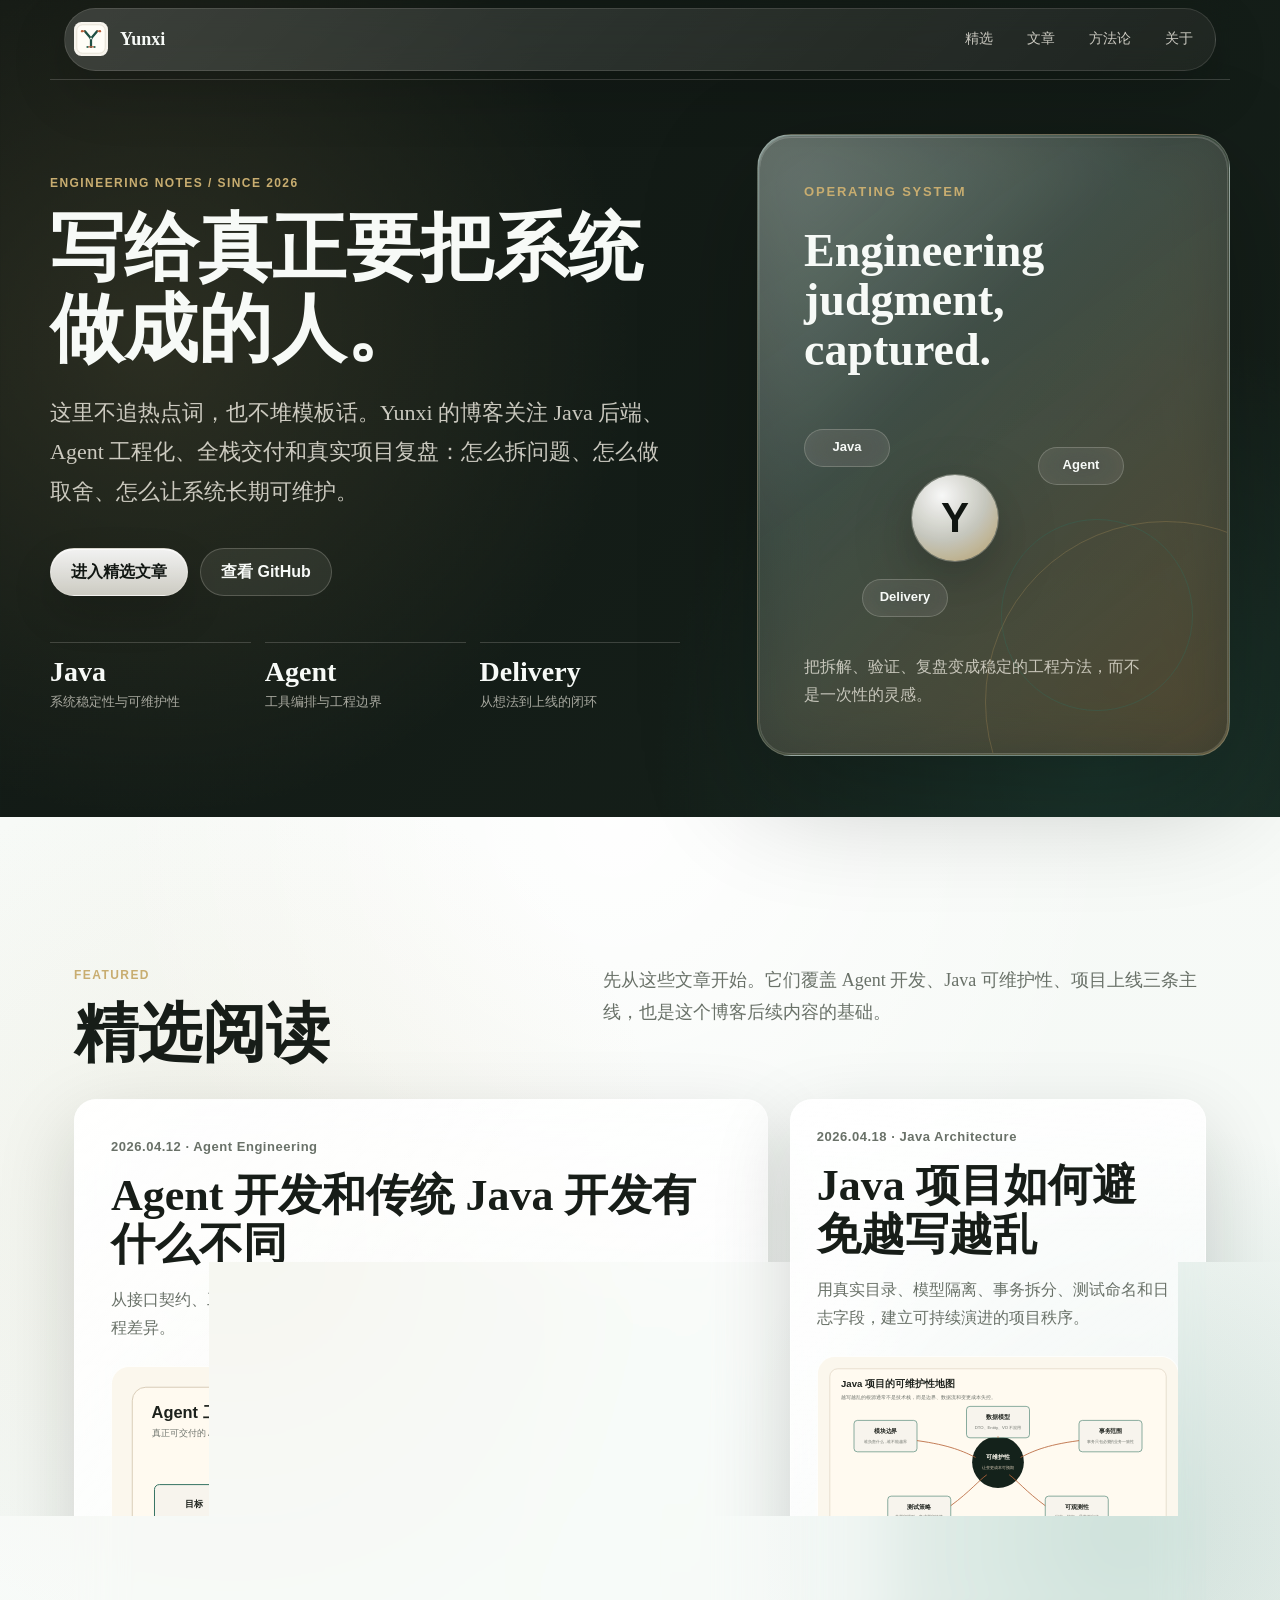
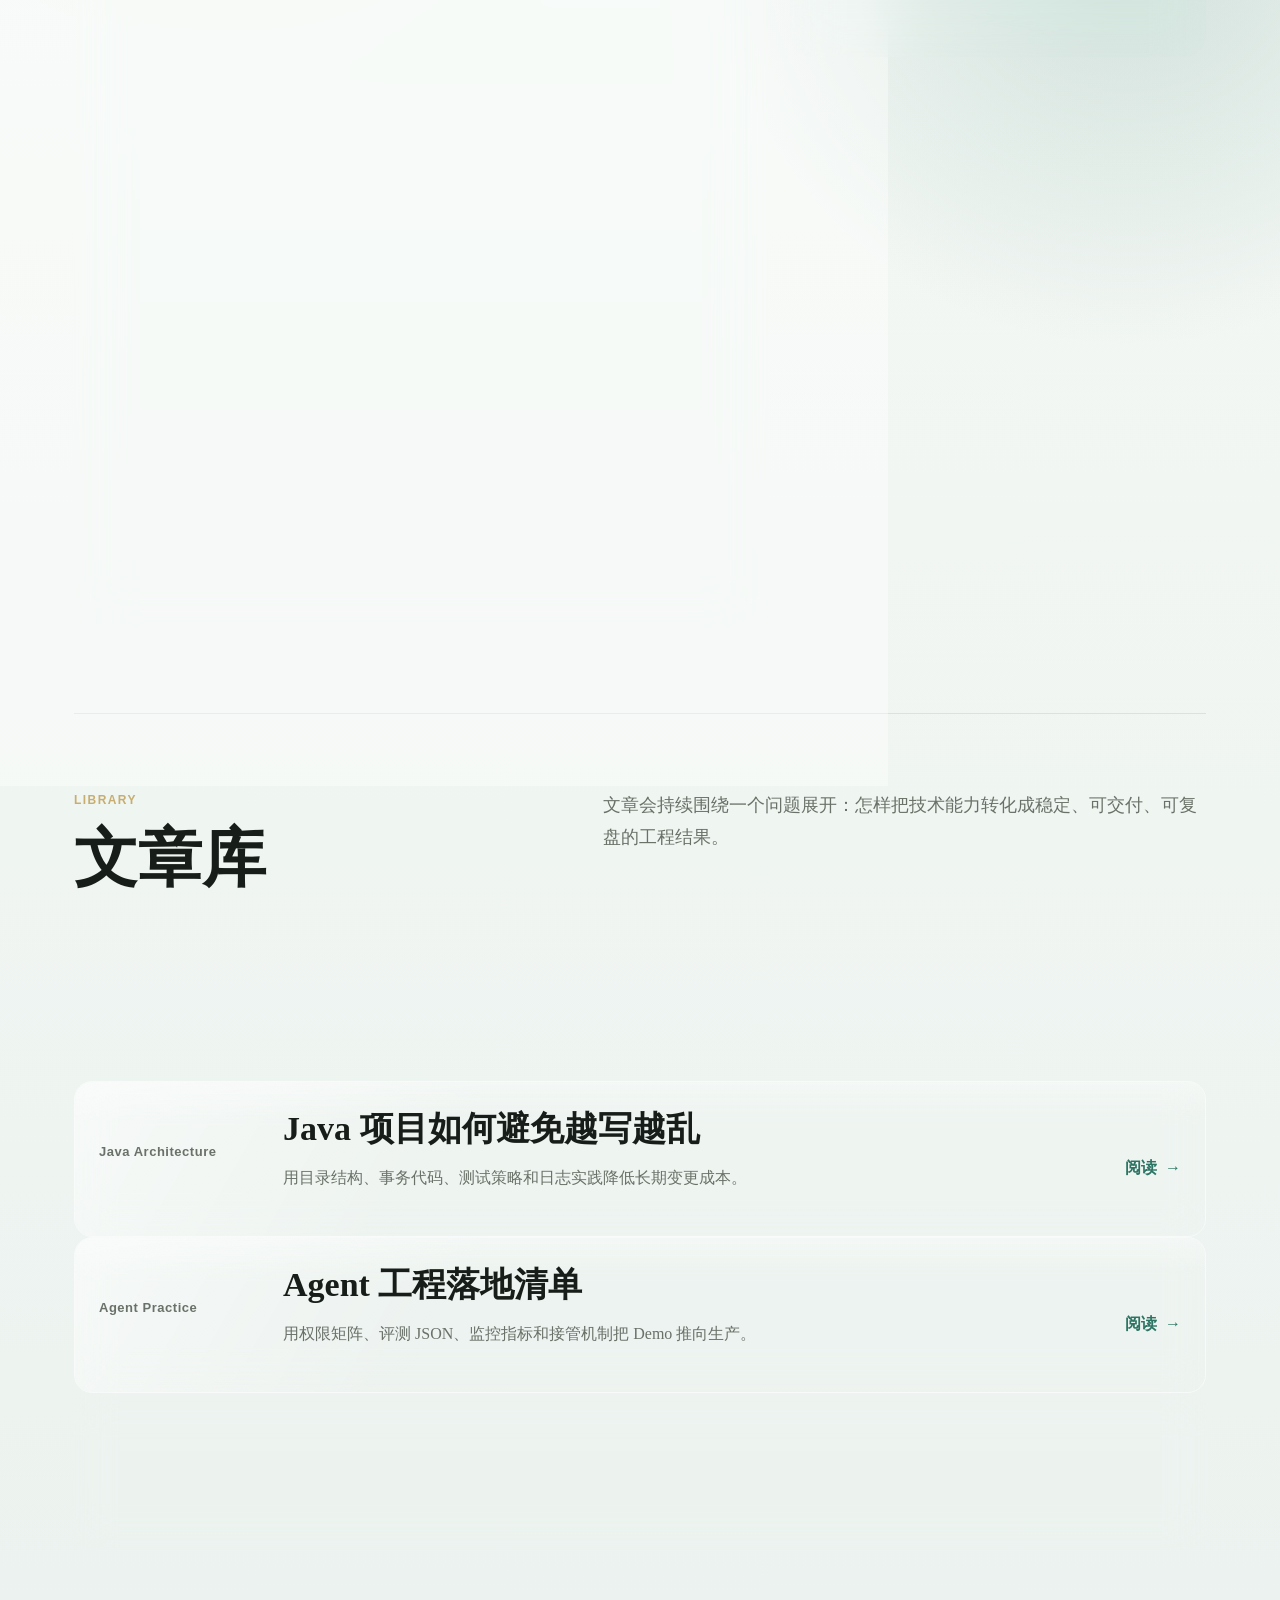
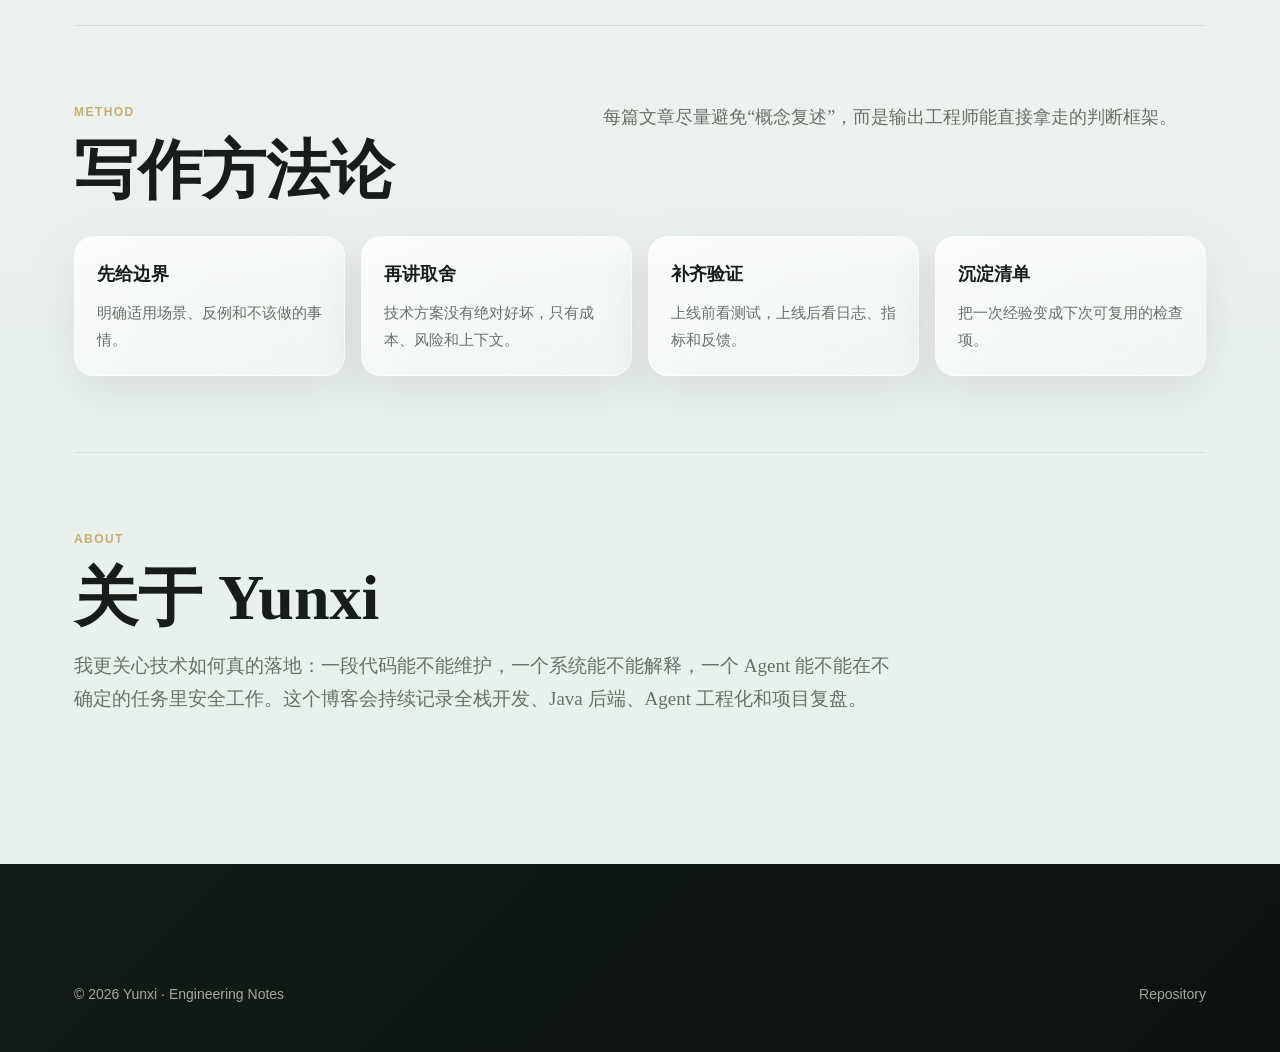
==== commit 4411c881: "Revert "Reduce AI-style visual patterns" This reverts commit 0d3160ac268169d2cb1ea65184ea12d8aaa9f96" ====
--- a/index.html
+++ b/index.html
@@ -1,180 +1,201 @@
-<!doctype html>
-<html lang="zh-CN">
-<head>
-  <meta charset="utf-8">
-  <meta name="viewport" content="width=device-width, initial-scale=1">
-  <meta name="description" content="Yunxi 的高质量技术博客，聚焦 Java 工程、Agent 开发、系统设计与真实项目交付。">
-  <title>Yunxi | 工程研究笔记</title>
-  <link rel="icon" href="/assets/site-icon.svg" type="image/svg+xml">
-  <link rel="icon" href="/favicon.ico" sizes="any">
-  <link rel="apple-touch-icon" href="/assets/apple-touch-icon.png">
-  <link rel="manifest" href="/site.webmanifest">
-  <link rel="stylesheet" href="styles.css?v=20260528-editorial1">
-</head>
-<body>
-  <header class="site-header">
-    <a class="brand" href="/">Yunxi</a>
-    <nav class="nav" aria-label="主导航">
-      <a href="#featured">精选</a>
-      <a href="#posts">文章</a>
-      <a href="#method">方法论</a>
-      <a href="#about">关于</a>
-    </nav>
-  </header>
-
-  <main>
-    <section class="hero editorial-hero">
-      <div class="hero-copy">
-        <p class="eyebrow">Yunxi Engineering Notes</p>
-        <h1>工程判断，比技术热词更重要。</h1>
-        <p class="lead">
-          这里记录 Java 后端、Agent 工程化和真实交付里的判断过程：问题怎么拆，风险怎么收口，代码怎么长期维护。文章尽量少讲概念，多写现场。
-        </p>
-        <a class="text-link" href="#featured">从精选文章开始读</a>
-      </div>
-      <aside class="editor-note" aria-label="编辑札记">
-        <p class="issue">Issue 001 · 2026 Spring</p>
-        <p>最近写的三件事都指向同一个问题：当系统开始变复杂，工程师怎样保持判断力。</p>
-        <dl>
-          <div>
-            <dt>Agent</dt>
-            <dd>把“会做事”变成“可验证地做事”。</dd>
-          </div>
-          <div>
-            <dt>Java</dt>
-            <dd>在需求压力下守住边界和测试。</dd>
-          </div>
-          <div>
-            <dt>Delivery</dt>
-            <dd>让一次经验沉淀成下次的检查清单。</dd>
-          </div>
-        </dl>
-      </aside>
-    </section>
-
-    <div class="page-panel">
-      <section id="featured" class="section">
-        <div class="section-heading">
-          <div>
-            <p class="eyebrow">Featured</p>
-            <h2>精选阅读</h2>
-          </div>
-          <p>先从这些文章开始。它们覆盖 Agent 开发、Java 可维护性、项目上线三条主线，也是这个博客后续内容的基础。</p>
-        </div>
-
-        <div class="featured-grid editorial-featured">
-          <article class="feature-card lead-story">
-            <p class="post-meta">2026.04.12 · Agent Engineering</p>
-            <h3><a href="posts/agent-vs-java-development.html">Agent 开发和传统 Java 开发有什么不同</a></h3>
-            <p>从接口契约、工具协议、修复测试、轨迹评测到人工接管，拆解 Agent 和 Java 的真实工程差异。</p>
-            <img class="card-art" src="assets/agent-operating-model.svg" alt="Agent 工程运行模型缩略图">
-            <a class="read-link" href="posts/agent-vs-java-development.html">阅读全文</a>
-          </article>
-
-          <div class="side-stack compact-stack">
-            <article class="insight-card">
-              <p class="post-meta">2026.04.18 · Java Architecture</p>
-              <h3><a href="posts/java-maintainability.html">Java 项目如何避免越写越乱</a></h3>
-              <p>用真实目录、模型隔离、事务拆分、测试命名和日志字段，建立可持续演进的项目秩序。</p>
-              <a class="read-link" href="posts/java-maintainability.html">阅读全文</a>
-            </article>
-            <article class="insight-card">
-              <p class="post-meta">2026.05.01 · Agent Practice</p>
-              <h3><a href="posts/agent-production-checklist.html">Agent 工程落地清单</a></h3>
-              <p>从权限矩阵、上下文分层、工具轨迹、评测记录到接管触发器，给 Agent 上线前做风险体检。</p>
-              <a class="read-link" href="posts/agent-production-checklist.html">阅读全文</a>
-            </article>
-          </div>
-        </div>
-      </section>
-
-      <section id="posts" class="section">
-        <div class="section-heading">
-          <div>
-            <p class="eyebrow">Library</p>
-            <h2>文章库</h2>
-          </div>
-          <p>文章会持续围绕一个问题展开：怎样把技术能力转化成稳定、可交付、可复盘的工程结果。</p>
-        </div>
-
-        <div class="post-list">
-          <article class="post-card">
-            <p class="post-meta">Agent Engineering</p>
-            <div>
-              <h3><a href="posts/agent-vs-java-development.html">Agent 开发和传统 Java 开发有什么不同</a></h3>
-              <p>对比接口契约、工具协议、测试轨迹和工程师判断力迁移。</p>
-            </div>
-            <a class="read-link" href="posts/agent-vs-java-development.html">阅读</a>
-          </article>
-          <article class="post-card">
-            <p class="post-meta">Java Architecture</p>
-            <div>
-              <h3><a href="posts/java-maintainability.html">Java 项目如何避免越写越乱</a></h3>
-              <p>用目录结构、事务代码、测试策略和日志实践降低长期变更成本。</p>
-            </div>
-            <a class="read-link" href="posts/java-maintainability.html">阅读</a>
-          </article>
-          <article class="post-card">
-            <p class="post-meta">Agent Practice</p>
-            <div>
-              <h3><a href="posts/agent-production-checklist.html">Agent 工程落地清单</a></h3>
-              <p>用权限矩阵、评测 JSON、监控指标和接管机制把 Demo 推向生产。</p>
-            </div>
-            <a class="read-link" href="posts/agent-production-checklist.html">阅读</a>
-          </article>
-          <article class="post-card">
-            <p class="post-meta">GitHub Pages</p>
-            <div>
-              <h3><a href="posts/hello.html">博客上线记录</a></h3>
-              <p>记录这个静态博客如何从空仓库发布到 GitHub Pages。</p>
-            </div>
-            <a class="read-link" href="posts/hello.html">阅读</a>
-          </article>
-        </div>
-      </section>
-
-      <section id="method" class="section">
-        <div class="section-heading">
-          <div>
-            <p class="eyebrow">Method</p>
-            <h2>写作方法论</h2>
-          </div>
-          <p>每篇文章尽量避免“概念复述”，而是输出工程师能直接拿走的判断框架。</p>
-        </div>
-        <div class="method-grid">
-          <div class="method">
-            <b>先给边界</b>
-            <span>明确适用场景、反例和不该做的事情。</span>
-          </div>
-          <div class="method">
-            <b>再讲取舍</b>
-            <span>技术方案没有绝对好坏，只有成本、风险和上下文。</span>
-          </div>
-          <div class="method">
-            <b>补齐验证</b>
-            <span>上线前看测试，上线后看日志、指标和反馈。</span>
-          </div>
-          <div class="method">
-            <b>沉淀清单</b>
-            <span>把一次经验变成下次可复用的检查项。</span>
-          </div>
-        </div>
-      </section>
-
-      <section id="about" class="section about">
-        <p class="eyebrow">About</p>
-        <h2>关于 Yunxi</h2>
-        <p>
-          我更关心技术如何真的落地：一段代码能不能维护，一个系统能不能解释，一个 Agent 能不能在不确定的任务里安全工作。这个博客会持续记录全栈开发、Java 后端、Agent 工程化和项目复盘。
-        </p>
-      </section>
-    </div>
-  </main>
-
-  <footer class="footer">
-    <span>© 2026 Yunxi · Engineering Notes</span>
-    <a href="https://github.com/yunxi067/yunxi067.github.io">Repository</a>
-  </footer>
-  <script src="motion.js?v=20260528-editorial1"></script>
-</body>
-</html>
+<!doctype html>
+<html lang="zh-CN">
+<head>
+  <meta charset="utf-8">
+  <meta name="viewport" content="width=device-width, initial-scale=1">
+  <meta name="description" content="Yunxi 的高质量技术博客，聚焦 Java 工程、Agent 开发、系统设计与真实项目交付。">
+  <title>Yunxi | 工程研究笔记</title>
+  <link rel="icon" href="/assets/site-icon.svg" type="image/svg+xml">
+  <link rel="icon" href="/favicon.ico" sizes="any">
+  <link rel="apple-touch-icon" href="/assets/apple-touch-icon.png">
+  <link rel="manifest" href="/site.webmanifest">
+  <link rel="stylesheet" href="styles.css?v=20260528-liquid1">
+</head>
+<body>
+  <header class="site-header">
+    <a class="brand" href="/">Yunxi</a>
+    <nav class="nav" aria-label="主导航">
+      <a href="#featured">精选</a>
+      <a href="#posts">文章</a>
+      <a href="#method">方法论</a>
+      <a href="#about">关于</a>
+    </nav>
+  </header>
+
+  <main>
+    <section class="hero">
+      <div class="hero-copy">
+        <p class="eyebrow">Engineering Notes / Since 2026</p>
+        <h1>写给真正要把系统做成的人。</h1>
+        <p class="lead">
+          这里不追热点词，也不堆模板话。Yunxi 的博客关注 Java 后端、Agent 工程化、全栈交付和真实项目复盘：怎么拆问题、怎么做取舍、怎么让系统长期可维护。
+        </p>
+        <div class="hero-actions">
+          <a class="button primary" href="#featured">进入精选文章</a>
+          <a class="button secondary" href="https://github.com/yunxi067">查看 GitHub</a>
+        </div>
+        <div class="hero-stats" aria-label="博客重点">
+          <div class="stat">
+            <strong>Java</strong>
+            <span>系统稳定性与可维护性</span>
+          </div>
+          <div class="stat">
+            <strong>Agent</strong>
+            <span>工具编排与工程边界</span>
+          </div>
+          <div class="stat">
+            <strong>Delivery</strong>
+            <span>从想法到上线的闭环</span>
+          </div>
+        </div>
+      </div>
+      <aside class="signal" aria-label="博客定位">
+        <div class="signal-inner">
+          <p class="signal-kicker">Operating System</p>
+          <h2>Engineering judgment, captured.</h2>
+          <div class="orbit-map" aria-hidden="true">
+            <span class="orbit-core">Y</span>
+            <span class="orbit-node node-java">Java</span>
+            <span class="orbit-node node-agent">Agent</span>
+            <span class="orbit-node node-delivery">Delivery</span>
+          </div>
+          <p class="signal-copy">把拆解、验证、复盘变成稳定的工程方法，而不是一次性的灵感。</p>
+        </div>
+      </aside>
+    </section>
+
+    <div class="page-panel">
+      <section id="featured" class="section">
+        <div class="section-heading">
+          <div>
+            <p class="eyebrow">Featured</p>
+            <h2>精选阅读</h2>
+          </div>
+          <p>先从这些文章开始。它们覆盖 Agent 开发、Java 可维护性、项目上线三条主线，也是这个博客后续内容的基础。</p>
+        </div>
+
+        <div class="featured-grid">
+          <article class="feature-card">
+            <div>
+              <p class="post-meta">2026.04.12 · Agent Engineering</p>
+              <h3><a href="posts/agent-vs-java-development.html">Agent 开发和传统 Java 开发有什么不同</a></h3>
+              <p>从接口契约、工具协议、修复测试、轨迹评测到人工接管，拆解 Agent 和 Java 的真实工程差异。</p>
+              <img class="card-art" src="assets/agent-operating-model.svg" alt="Agent 工程运行模型缩略图">
+              <div class="tag-row">
+                <span>工具编排</span>
+                <span>上下文工程</span>
+                <span>风险边界</span>
+              </div>
+            </div>
+            <a class="read-link" href="posts/agent-vs-java-development.html">阅读全文</a>
+          </article>
+
+          <div class="side-stack">
+            <article class="insight-card">
+              <p class="post-meta">2026.04.18 · Java Architecture</p>
+              <h3><a href="posts/java-maintainability.html">Java 项目如何避免越写越乱</a></h3>
+              <p>用真实目录、模型隔离、事务拆分、测试命名和日志字段，建立可持续演进的项目秩序。</p>
+              <img class="card-art" src="assets/java-maintainability-map.svg" alt="Java 可维护性地图缩略图">
+              <a class="read-link" href="posts/java-maintainability.html">阅读全文</a>
+            </article>
+            <article class="insight-card">
+              <p class="post-meta">2026.05.01 · Agent Practice</p>
+              <h3><a href="posts/agent-production-checklist.html">Agent 工程落地清单</a></h3>
+              <p>从权限矩阵、上下文分层、工具轨迹、评测记录到接管触发器，给 Agent 上线前做风险体检。</p>
+              <img class="card-art" src="assets/agent-release-gate.svg" alt="Agent 上线闸门缩略图">
+              <a class="read-link" href="posts/agent-production-checklist.html">阅读全文</a>
+            </article>
+          </div>
+        </div>
+      </section>
+
+      <section id="posts" class="section">
+        <div class="section-heading">
+          <div>
+            <p class="eyebrow">Library</p>
+            <h2>文章库</h2>
+          </div>
+          <p>文章会持续围绕一个问题展开：怎样把技术能力转化成稳定、可交付、可复盘的工程结果。</p>
+        </div>
+
+        <div class="post-list">
+          <article class="post-card">
+            <p class="post-meta">Agent Engineering</p>
+            <div>
+              <h3><a href="posts/agent-vs-java-development.html">Agent 开发和传统 Java 开发有什么不同</a></h3>
+              <p>对比接口契约、工具协议、测试轨迹和工程师判断力迁移。</p>
+            </div>
+            <a class="read-link" href="posts/agent-vs-java-development.html">阅读</a>
+          </article>
+          <article class="post-card">
+            <p class="post-meta">Java Architecture</p>
+            <div>
+              <h3><a href="posts/java-maintainability.html">Java 项目如何避免越写越乱</a></h3>
+              <p>用目录结构、事务代码、测试策略和日志实践降低长期变更成本。</p>
+            </div>
+            <a class="read-link" href="posts/java-maintainability.html">阅读</a>
+          </article>
+          <article class="post-card">
+            <p class="post-meta">Agent Practice</p>
+            <div>
+              <h3><a href="posts/agent-production-checklist.html">Agent 工程落地清单</a></h3>
+              <p>用权限矩阵、评测 JSON、监控指标和接管机制把 Demo 推向生产。</p>
+            </div>
+            <a class="read-link" href="posts/agent-production-checklist.html">阅读</a>
+          </article>
+          <article class="post-card">
+            <p class="post-meta">GitHub Pages</p>
+            <div>
+              <h3><a href="posts/hello.html">博客上线记录</a></h3>
+              <p>记录这个静态博客如何从空仓库发布到 GitHub Pages。</p>
+            </div>
+            <a class="read-link" href="posts/hello.html">阅读</a>
+          </article>
+        </div>
+      </section>
+
+      <section id="method" class="section">
+        <div class="section-heading">
+          <div>
+            <p class="eyebrow">Method</p>
+            <h2>写作方法论</h2>
+          </div>
+          <p>每篇文章尽量避免“概念复述”，而是输出工程师能直接拿走的判断框架。</p>
+        </div>
+        <div class="method-grid">
+          <div class="method">
+            <b>先给边界</b>
+            <span>明确适用场景、反例和不该做的事情。</span>
+          </div>
+          <div class="method">
+            <b>再讲取舍</b>
+            <span>技术方案没有绝对好坏，只有成本、风险和上下文。</span>
+          </div>
+          <div class="method">
+            <b>补齐验证</b>
+            <span>上线前看测试，上线后看日志、指标和反馈。</span>
+          </div>
+          <div class="method">
+            <b>沉淀清单</b>
+            <span>把一次经验变成下次可复用的检查项。</span>
+          </div>
+        </div>
+      </section>
+
+      <section id="about" class="section about">
+        <p class="eyebrow">About</p>
+        <h2>关于 Yunxi</h2>
+        <p>
+          我更关心技术如何真的落地：一段代码能不能维护，一个系统能不能解释，一个 Agent 能不能在不确定的任务里安全工作。这个博客会持续记录全栈开发、Java 后端、Agent 工程化和项目复盘。
+        </p>
+      </section>
+    </div>
+  </main>
+
+  <footer class="footer">
+    <span>© 2026 Yunxi · Engineering Notes</span>
+    <a href="https://github.com/yunxi067/yunxi067.github.io">Repository</a>
+  </footer>
+  <script src="motion.js?v=20260528-liquid1"></script>
+</body>
+</html>
--- a/styles.css
+++ b/styles.css
@@ -1,1463 +1,1175 @@
-:root {
-  color-scheme: light;
-  --bg: #f4f1e8;
-  --bg-soft: #e7ece5;
-  --paper: #fbfaf6;
-  --paper-deep: #ede8dc;
-  --ink: #141915;
-  --ink-soft: #343c35;
-  --muted: #6a7169;
-  --line: rgba(30, 43, 34, 0.16);
-  --line-dark: rgba(30, 43, 34, 0.18);
-  --accent: #8c553b;
-  --accent-2: #245d50;
-  --gold: #a88953;
-  --glass: rgba(255, 255, 255, 0.38);
-  --glass-strong: rgba(255, 255, 255, 0.58);
-  --glass-dark: rgba(20, 25, 21, 0.06);
-  --shadow: 0 18px 56px rgba(31, 38, 32, 0.08);
-  --ease: cubic-bezier(0.22, 1, 0.36, 1);
-  --max: 1180px;
-}
-
-* {
-  box-sizing: border-box;
-}
-
-html {
-  scroll-behavior: smooth;
-  background: #f4f1e8;
-}
-
-body {
-  margin: 0;
-  min-width: 320px;
-  background:
-    linear-gradient(90deg, rgba(20, 25, 21, 0.026) 1px, transparent 1px),
-    linear-gradient(180deg, #f7f4ec 0%, #eef2ed 58%, #f7f4ec 100%);
-  background-size: 96px 100%, auto;
-  color: var(--ink);
-  font-family: "Noto Serif SC", "Source Han Serif SC", "Songti SC", Georgia, "Microsoft YaHei", serif;
-  line-height: 1.75;
-  overflow-x: hidden;
-  font-kerning: normal;
-  text-rendering: optimizeLegibility;
-}
-
-body::before {
-  display: none;
-}
-
-a {
-  color: inherit;
-  text-decoration: none;
-}
-
-a:focus-visible,
-button:focus-visible {
-  outline: 3px solid var(--gold);
-  outline-offset: 4px;
-}
-
-.site-header {
-  position: sticky;
-  top: 0;
-  z-index: 10;
-  display: flex;
-  align-items: center;
-  justify-content: space-between;
-  gap: 24px;
-  max-width: var(--max);
-  margin: 0 auto;
-  padding: 26px 24px 18px;
-  border-bottom: 1px solid var(--line);
-  background: color-mix(in srgb, var(--bg) 82%, transparent);
-  backdrop-filter: blur(14px);
-  animation: header-in 700ms cubic-bezier(0.2, 0.8, 0.2, 1) both;
-}
-
-.site-header::before {
-  display: none;
-}
-
-.brand {
-  display: inline-flex;
-  align-items: center;
-  gap: 12px;
-  font-size: 18px;
-  font-weight: 900;
-  color: var(--ink);
-  letter-spacing: 0;
-}
-
-.brand::before {
-  width: 34px;
-  height: 34px;
-  background: url("/assets/site-icon.svg") center / contain no-repeat;
-  content: "";
-}
-
-.nav {
-  display: flex;
-  flex-wrap: wrap;
-  gap: 8px;
-  color: var(--muted);
-  font-size: 14px;
-}
-
-.nav a {
-  padding: 6px 8px;
-  border-bottom: 1px solid transparent;
-  transition: color 180ms var(--ease), border-color 180ms var(--ease);
-}
-
-.nav a:hover {
-  border-color: var(--accent-2);
-  color: var(--ink);
-}
-
-main {
-  width: min(var(--max), calc(100vw - 48px));
-  max-width: var(--max);
-  margin: 0 auto;
-  padding: 0 0 84px;
-}
-
-.hero {
-  display: grid;
-  grid-template-columns: minmax(0, 1fr) 340px;
-  gap: clamp(46px, 7vw, 112px);
-  align-items: end;
-  min-height: auto;
-  padding: clamp(76px, 10vw, 132px) 0 clamp(58px, 8vw, 92px);
-  border-top: 0;
-  border-bottom: 1px solid var(--line);
-}
-
-.hero h1 {
-  max-width: 780px;
-  margin: 0;
-  color: var(--ink);
-  font-size: clamp(42px, 5.2vw, 72px);
-  font-weight: 800;
-  line-height: 1.12;
-  letter-spacing: 0;
-  animation: rise-in 760ms var(--ease) 80ms both;
-}
-
-.lead {
-  max-width: 690px;
-  margin: 24px 0 0;
-  color: var(--ink-soft);
-  font-size: clamp(18px, 1.8vw, 22px);
-  line-height: 1.8;
-  animation: rise-in 760ms var(--ease) 140ms both;
-}
-
-.eyebrow {
-  margin: 0 0 14px;
-  color: var(--gold);
-  font-family: "Segoe UI", "Microsoft YaHei", sans-serif;
-  font-size: 12px;
-  font-weight: 800;
-  letter-spacing: 0.08em;
-  text-transform: uppercase;
-}
-
-.text-link {
-  display: inline-flex;
-  margin-top: 30px;
-  border-bottom: 1px solid currentColor;
-  color: var(--accent-2);
-  font-family: "Segoe UI", "Microsoft YaHei", sans-serif;
-  font-size: 15px;
-  font-weight: 800;
-}
-
-.hero-actions {
-  display: flex;
-  flex-wrap: wrap;
-  gap: 12px;
-  margin-top: 36px;
-  animation: rise-in 900ms cubic-bezier(0.2, 0.8, 0.2, 1) 240ms both;
-}
-
-.button {
-  display: inline-flex;
-  align-items: center;
-  justify-content: center;
-  min-height: 48px;
-  padding: 0 20px;
-  border: 1px solid rgba(248, 245, 236, 0.2);
-  border-radius: 999px;
-  font-family: "Segoe UI", "Microsoft YaHei", sans-serif;
-  font-weight: 800;
-  transition: transform 180ms var(--ease), border-color 180ms var(--ease), background 180ms var(--ease), box-shadow 180ms var(--ease);
-}
-
-.editor-note {
-  padding: 24px 0 4px 24px;
-  border-left: 1px solid var(--line-dark);
-  color: var(--ink-soft);
-  animation: rise-in 760ms var(--ease) 220ms both;
-}
-
-.editor-note .issue {
-  margin: 0 0 18px;
-  color: var(--accent);
-  font-family: "Segoe UI", "Microsoft YaHei", sans-serif;
-  font-size: 12px;
-  font-weight: 800;
-  letter-spacing: 0.08em;
-  text-transform: uppercase;
-}
-
-.editor-note p {
-  margin: 0;
-  font-size: 17px;
-  line-height: 1.8;
-}
-
-.editor-note dl {
-  display: grid;
-  gap: 16px;
-  margin: 28px 0 0;
-}
-
-.editor-note dl div {
-  padding-top: 14px;
-  border-top: 1px solid var(--line);
-}
-
-.editor-note dt {
-  color: var(--ink);
-  font-family: "Segoe UI", "Microsoft YaHei", sans-serif;
-  font-size: 13px;
-  font-weight: 900;
-}
-
-.editor-note dd {
-  margin: 4px 0 0;
-  color: var(--muted);
-  font-size: 14px;
-  line-height: 1.7;
-}
-
-.button.primary {
-  background:
-    linear-gradient(180deg, rgba(255, 255, 255, 0.94), rgba(248, 245, 236, 0.8));
-  color: var(--bg);
-  box-shadow: 0 18px 42px rgba(0, 0, 0, 0.16), inset 0 1px 0 rgba(255, 255, 255, 0.75);
-}
-
-.button.secondary {
-  background: rgba(248, 245, 236, 0.08);
-  color: var(--paper);
-  backdrop-filter: blur(18px) saturate(1.25);
-}
-
-.button:hover {
-  transform: translateY(-2px);
-  border-color: rgba(251, 247, 237, 0.42);
-}
-
-.signal {
-  position: relative;
-  align-self: stretch;
-  min-width: 0;
-  min-height: 440px;
-  padding: 1px;
-  background:
-    linear-gradient(135deg, rgba(255, 255, 255, 0.48), rgba(255, 255, 255, 0.08) 38%, rgba(217, 184, 116, 0.28)),
-    linear-gradient(135deg, rgba(44, 116, 99, 0.42), rgba(166, 95, 58, 0.2));
-  border: 1px solid rgba(248, 245, 236, 0.18);
-  border-radius: 34px;
-  box-shadow: 0 36px 120px rgba(0, 0, 0, 0.24);
-  animation: panel-in 900ms cubic-bezier(0.2, 0.8, 0.2, 1) 180ms both;
-}
-
-.signal-inner {
-  position: relative;
-  overflow: hidden;
-  height: 100%;
-  min-height: 388px;
-  padding: clamp(28px, 4vw, 44px);
-  background:
-    linear-gradient(145deg, rgba(248, 245, 236, 0.16), rgba(248, 245, 236, 0.055)),
-    rgba(15, 23, 19, 0.58);
-  border: 1px solid rgba(248, 245, 236, 0.14);
-  border-radius: 32px;
-  box-shadow: inset 0 1px 0 rgba(255, 255, 255, 0.18);
-  backdrop-filter: blur(28px) saturate(1.45);
-  isolation: isolate;
-}
-
-.signal-inner > * {
-  position: relative;
-  z-index: 1;
-}
-
-.signal-inner::selection {
-  background: rgba(217, 184, 116, 0.4);
-}
-
-.signal::after {
-  position: absolute;
-  inset: 0;
-  border-radius: inherit;
-  content: "";
-  pointer-events: none;
-}
-
-.signal-inner::before,
-.signal-inner::after {
-  position: absolute;
-  border: 1px solid rgba(216, 173, 102, 0.22);
-  border-radius: 50%;
-  content: "";
-}
-
-.signal-inner::before {
-  right: -120px;
-  bottom: -130px;
-  width: 360px;
-  height: 360px;
-  animation: slow-spin 18s linear infinite;
-}
-
-.signal-inner::after {
-  right: 34px;
-  bottom: 42px;
-  width: 190px;
-  height: 190px;
-  border-color: rgba(47, 111, 94, 0.34);
-  animation: slow-spin 14s linear infinite reverse;
-}
-
-.signal-kicker {
-  margin: 0;
-  color: var(--gold);
-  font-family: "Segoe UI", "Microsoft YaHei", sans-serif;
-  font-size: 13px;
-  font-weight: 900;
-  letter-spacing: 0.14em;
-  text-transform: uppercase;
-}
-
-.signal h2 {
-  max-width: 360px;
-  margin: 22px 0 0;
-  color: var(--paper);
-  font-size: clamp(32px, 3.6vw, 46px);
-  line-height: 1.08;
-}
-
-.signal-copy {
-  max-width: 340px;
-  margin: 24px 0 0;
-  color: rgba(251, 247, 237, 0.72);
-}
-
-.orbit-map {
-  position: relative;
-  width: min(320px, 78vw);
-  height: 220px;
-  margin-top: 34px;
-}
-
-.orbit-core,
-.orbit-node {
-  position: absolute;
-  display: grid;
-  place-items: center;
-  border-radius: 999px;
-  font-family: "Segoe UI", "Microsoft YaHei", sans-serif;
-  font-weight: 900;
-}
-
-.orbit-core {
-  left: 108px;
-  top: 66px;
-  width: 86px;
-  height: 86px;
-  background:
-    radial-gradient(circle at 35% 24%, rgba(255, 255, 255, 0.96), rgba(248, 245, 236, 0.72) 52%, rgba(217, 184, 116, 0.78));
-  color: var(--bg);
-  font-size: 42px;
-  box-shadow: 0 0 0 1px rgba(251, 247, 237, 0.3), 0 18px 60px rgba(0, 0, 0, 0.28);
-}
-
-.orbit-node {
-  min-width: 86px;
-  height: 38px;
-  padding: 0 14px;
-  background: rgba(248, 245, 236, 0.11);
-  border: 1px solid rgba(248, 245, 236, 0.2);
-  color: var(--paper);
-  font-size: 13px;
-  backdrop-filter: blur(18px);
-}
-
-.node-java {
-  left: 0;
-  top: 20px;
-}
-
-.node-agent {
-  right: 0;
-  top: 38px;
-}
-
-.node-delivery {
-  left: 58px;
-  bottom: 12px;
-}
-
-.motion-ready .orbit-core {
-  animation: pulse-core 3.8s ease-in-out infinite;
-}
-
-.motion-ready .orbit-node {
-  animation: float-node 4.8s ease-in-out infinite;
-}
-
-.motion-ready .node-agent {
-  animation-delay: 500ms;
-}
-
-.motion-ready .node-delivery {
-  animation-delay: 950ms;
-}
-
-.hero-stats {
-  display: grid;
-  grid-template-columns: repeat(3, minmax(0, 1fr));
-  gap: 14px;
-  max-width: 740px;
-  margin-top: 46px;
-}
-
-.stat {
-  padding-top: 14px;
-  border-top: 1px solid var(--line-dark);
-  animation: rise-in 900ms cubic-bezier(0.2, 0.8, 0.2, 1) 320ms both;
-}
-
-.stat strong {
-  display: block;
-  color: var(--paper);
-  font-size: 28px;
-  line-height: 1.1;
-}
-
-.stat span {
-  color: rgba(251, 247, 237, 0.64);
-  font-family: "Segoe UI", "Microsoft YaHei", sans-serif;
-  font-size: 13px;
-}
-
-.page-panel {
-  margin: 0 calc(50% - 50vw);
-  padding: 72px max(24px, calc((100vw - var(--max)) / 2 + 24px));
-  background:
-    radial-gradient(circle at 18% 12%, rgba(200, 173, 112, 0.1), transparent 28rem),
-    radial-gradient(circle at 88% 22%, rgba(44, 116, 99, 0.18), transparent 26rem),
-    radial-gradient(circle at 48% 0%, rgba(255, 255, 255, 0.92), transparent 32rem),
-    linear-gradient(180deg, #f7faf7, #e8f0ec);
-  color: var(--ink);
-}
-
-.section {
-  padding: 76px 0;
-  border-bottom: 1px solid rgba(70, 87, 76, 0.12);
-}
-
-.section:last-child {
-  border-bottom: 0;
-}
-
-.section-heading {
-  display: grid;
-  grid-template-columns: minmax(0, 0.9fr) minmax(0, 1.1fr);
-  gap: 36px;
-  margin-bottom: 32px;
-}
-
-.section h2 {
-  margin: 0;
-  color: var(--ink);
-  font-size: clamp(34px, 5vw, 64px);
-  font-weight: 900;
-  line-height: 1.05;
-  letter-spacing: 0;
-}
-
-.section-heading p:not(.eyebrow) {
-  margin: 0;
-  color: var(--muted);
-  font-size: 18px;
-}
-
-.featured-grid {
-  display: grid;
-  grid-template-columns: 1.25fr 0.75fr;
-  gap: 22px;
-}
-
-.feature-card,
-.insight-card,
-.post-card {
-  position: relative;
-  overflow: hidden;
-  background:
-    linear-gradient(145deg, rgba(255, 255, 255, 0.74), rgba(255, 255, 255, 0.38)),
-    rgba(255, 255, 255, 0.38);
-  border: 1px solid rgba(255, 255, 255, 0.68);
-  border-radius: 22px;
-  box-shadow: var(--shadow);
-  backdrop-filter: blur(24px) saturate(1.18);
-}
-
-.feature-card::before,
-.insight-card::before,
-.post-card::before,
-.method::before,
-.article-aside::before,
-.practice-panel::before {
-  position: absolute;
-  inset: 0;
-  background:
-    linear-gradient(120deg, rgba(255, 255, 255, 0.5), transparent 34%),
-    linear-gradient(180deg, rgba(255, 255, 255, 0.36), transparent 24%);
-  content: "";
-  pointer-events: none;
-}
-
-.feature-card::after,
-.insight-card::after,
-.post-card::after,
-.method::after,
-.article-aside::after,
-.practice-panel::after {
-  position: absolute;
-  inset: 0;
-  background: radial-gradient(circle at var(--mx, 50%) var(--my, 0%), rgba(255, 255, 255, 0.48), transparent 34%);
-  opacity: 0;
-  content: "";
-  pointer-events: none;
-  transition: opacity 260ms var(--ease);
-}
-
-.feature-card:hover::after,
-.insight-card:hover::after,
-.post-card:hover::after,
-.method:hover::after,
-.article-aside:hover::after,
-.practice-panel:hover::after {
-  opacity: 1;
-}
-
-.feature-card > *,
-.insight-card > *,
-.post-card > *,
-.method > *,
-.article-aside > *,
-.practice-panel > * {
-  position: relative;
-  z-index: 1;
-}
-
-.feature-card,
-.insight-card,
-.method,
-.article-aside {
-  transition: transform 260ms var(--ease), border-color 260ms var(--ease), box-shadow 260ms var(--ease);
-}
-
-.feature-card:hover,
-.insight-card:hover,
-.method:hover,
-.article-aside:hover {
-  transform: translateY(-4px);
-  border-color: rgba(255, 255, 255, 0.9);
-  box-shadow: 0 34px 90px rgba(29, 33, 28, 0.14);
-}
-
-.feature-card {
-  display: flex;
-  flex-direction: column;
-  justify-content: space-between;
-  min-height: 460px;
-  padding: 36px;
-}
-
-.card-art {
-  display: block;
-  width: 100%;
-  margin: 24px 0;
-  background: rgba(248, 245, 236, 0.6);
-  border: 1px solid rgba(255, 255, 255, 0.72);
-  border-radius: 18px;
-  box-shadow: inset 0 1px 0 rgba(255, 255, 255, 0.64);
-  transition: transform 260ms ease, filter 260ms ease;
-}
-
-.feature-card:hover .card-art,
-.insight-card:hover .card-art {
-  filter: saturate(1.06) contrast(1.02);
-  transform: translateY(-2px);
-}
-
-.feature-card h3,
-.post-card h3,
-.insight-card h3 {
-  margin: 0;
-  color: var(--ink);
-  font-size: clamp(26px, 4vw, 44px);
-  line-height: 1.12;
-}
-
-.feature-card p,
-.post-card p,
-.insight-card p {
-  color: var(--muted);
-}
-
-.post-meta {
-  margin: 0 0 12px;
-  color: var(--accent);
-  font-family: "Segoe UI", "Microsoft YaHei", sans-serif;
-  font-size: 13px;
-  font-weight: 800;
-  letter-spacing: 0.04em;
-}
-
-.read-link {
-  display: inline-flex;
-  align-items: center;
-  margin-top: 18px;
-  color: var(--accent-2);
-  font-family: "Segoe UI", "Microsoft YaHei", sans-serif;
-  font-weight: 900;
-}
-
-.read-link::after {
-  margin-left: 8px;
-  content: "→";
-  transition: transform 180ms ease;
-}
-
-.read-link:hover::after {
-  transform: translateX(4px);
-}
-
-.side-stack {
-  display: grid;
-  gap: 22px;
-}
-
-.insight-card {
-  min-height: 219px;
-  padding: 26px;
-}
-
-.post-list {
-  display: grid;
-  gap: 0;
-}
-
-.post-card {
-  display: grid;
-  grid-template-columns: 160px minmax(0, 1fr) auto;
-  gap: 24px;
-  align-items: center;
-  padding: 28px 24px;
-  background: transparent;
-  border-color: rgba(255, 255, 255, 0.55);
-  border-radius: 18px;
-  box-shadow: none;
-  backdrop-filter: blur(18px);
-}
-
-.post-card h3 {
-  font-size: clamp(24px, 3vw, 34px);
-}
-
-.tag-row {
-  display: flex;
-  flex-wrap: wrap;
-  gap: 10px;
-  margin-top: 22px;
-}
-
-.tag-row span,
-.article-tags span {
-  padding: 7px 10px;
-  background: rgba(47, 111, 94, 0.1);
-  border: 1px solid rgba(47, 111, 94, 0.18);
-  border-radius: 999px;
-  color: var(--accent-2);
-  font-family: "Segoe UI", "Microsoft YaHei", sans-serif;
-  font-size: 12px;
-  font-weight: 800;
-}
-
-.split {
-  display: grid;
-  grid-template-columns: 0.8fr 1.2fr;
-  gap: 48px;
-}
-
-.project-list {
-  display: grid;
-  gap: 16px;
-}
-
-.project-list p {
-  margin: 0;
-  padding: 20px 0;
-  border-bottom: 1px solid var(--line);
-  color: var(--ink-soft);
-  font-size: 22px;
-  font-weight: 900;
-}
-
-.method-grid {
-  display: grid;
-  grid-template-columns: repeat(4, minmax(0, 1fr));
-  gap: 16px;
-}
-
-.method {
-  position: relative;
-  overflow: hidden;
-  padding: 22px;
-  background:
-    linear-gradient(145deg, rgba(255, 255, 255, 0.62), rgba(255, 255, 255, 0.32));
-  border: 1px solid rgba(255, 255, 255, 0.62);
-  border-radius: 20px;
-  box-shadow: 0 16px 52px rgba(29, 33, 28, 0.09);
-  backdrop-filter: blur(20px);
-}
-
-.method b {
-  display: block;
-  color: var(--ink);
-  font-size: 18px;
-}
-
-.method span {
-  display: block;
-  margin-top: 10px;
-  color: var(--muted);
-  font-size: 15px;
-}
-
-.about p:last-child {
-  max-width: 820px;
-  margin: 18px 0 0;
-  color: var(--muted);
-  font-size: 19px;
-}
-
-.article-shell {
-  width: 100vw;
-  max-width: none;
-  margin: 0 calc(50% - 50vw);
-  padding: 66px max(24px, calc((100vw - 1320px) / 2 + 24px)) 98px;
-  background:
-    radial-gradient(circle at 16% 8%, rgba(200, 173, 112, 0.1), transparent 28rem),
-    radial-gradient(circle at 92% 16%, rgba(44, 116, 99, 0.15), transparent 30rem),
-    radial-gradient(circle at 48% 0%, rgba(255, 255, 255, 0.95), transparent 34rem),
-    linear-gradient(180deg, #f7faf7, #e8f0ec);
-  color: var(--ink);
-}
-
-.article-shell::before {
-  display: none;
-}
-
-.read-progress {
-  position: fixed;
-  top: 0;
-  left: 0;
-  z-index: 20;
-  width: 100%;
-  height: 3px;
-  background: linear-gradient(90deg, var(--accent), var(--accent-2), var(--gold));
-  transform-origin: left;
-  content: "";
-  transform: scaleX(0);
-  pointer-events: none;
-}
-
-.article {
-  display: grid;
-  grid-template-columns: minmax(0, 850px) 292px;
-  gap: 78px;
-  align-items: start;
-  max-width: 1240px;
-  margin: 0 auto;
-}
-
-.article-body {
-  min-width: 0;
-  padding: clamp(26px, 4vw, 46px);
-  background:
-    linear-gradient(145deg, rgba(255, 255, 255, 0.64), rgba(255, 255, 255, 0.28)),
-    rgba(255, 255, 255, 0.42);
-  border: 1px solid rgba(255, 255, 255, 0.68);
-  border-radius: 30px;
-  box-shadow: var(--shadow);
-  backdrop-filter: blur(26px) saturate(1.12);
-}
-
-.article h1 {
-  margin: 0;
-  color: var(--ink);
-  font-size: clamp(40px, 5.2vw, 70px);
-  font-weight: 900;
-  line-height: 1.05;
-  letter-spacing: 0;
-  animation: rise-in 800ms cubic-bezier(0.2, 0.8, 0.2, 1) both;
-}
-
-.article h2 {
-  margin: 62px 0 16px;
-  color: var(--ink);
-  font-size: clamp(27px, 4vw, 40px);
-  line-height: 1.18;
-}
-
-.article h3 {
-  margin: 34px 0 10px;
-  color: var(--ink-soft);
-  font-size: 23px;
-}
-
-.article p,
-.article li {
-  color: var(--ink-soft);
-  font-size: 18px;
-  line-height: 1.9;
-}
-
-.article ul,
-.article ol {
-  padding-left: 1.3em;
-}
-
-.article li + li {
-  margin-top: 8px;
-}
-
-.article .lead {
-  color: var(--ink-soft);
-  font-size: clamp(19px, 2.2vw, 24px);
-}
-
-.article-figure {
-  margin: 42px 0;
-}
-
-.article-figure img {
-  display: block;
-  width: 100%;
-  height: auto;
-  background:
-    linear-gradient(145deg, rgba(255, 255, 255, 0.72), rgba(255, 255, 255, 0.38));
-  border: 1px solid rgba(255, 255, 255, 0.72);
-  border-radius: 22px;
-  box-shadow: 0 20px 60px rgba(29, 33, 28, 0.09);
-  transition: transform 260ms ease, box-shadow 260ms ease;
-}
-
-.article-figure img:hover {
-  box-shadow: 0 18px 42px rgba(29, 33, 28, 0.1);
-  transform: translateY(-3px);
-}
-
-.article-figure figcaption {
-  margin-top: 10px;
-  color: var(--muted);
-  font-family: "Segoe UI", "Microsoft YaHei", sans-serif;
-  font-size: 14px;
-  line-height: 1.6;
-}
-
-.article-aside {
-  position: sticky;
-  top: 92px;
-  overflow: hidden;
-  padding: 22px;
-  background:
-    linear-gradient(145deg, rgba(255, 255, 255, 0.68), rgba(255, 255, 255, 0.32));
-  border: 1px solid rgba(255, 255, 255, 0.68);
-  border-radius: 22px;
-  box-shadow: 0 18px 56px rgba(29, 33, 28, 0.11);
-  backdrop-filter: blur(24px);
-}
-
-.article-aside p {
-  margin: 0;
-  color: var(--muted);
-  font-family: "Segoe UI", "Microsoft YaHei", sans-serif;
-  font-size: 14px;
-}
-
-.article-aside strong {
-  display: block;
-  margin-bottom: 12px;
-  color: var(--ink);
-  font-size: 18px;
-}
-
-.article-tags {
-  display: flex;
-  flex-wrap: wrap;
-  gap: 8px;
-  margin-top: 16px;
-}
-
-.note-block {
-  position: relative;
-  overflow: hidden;
-  margin: 34px 0;
-  padding: 24px;
-  background:
-    linear-gradient(145deg, rgba(44, 116, 99, 0.13), rgba(255, 255, 255, 0.36));
-  border: 1px solid rgba(255, 255, 255, 0.6);
-  border-radius: 20px;
-  box-shadow: 0 14px 42px rgba(29, 33, 28, 0.08);
-  backdrop-filter: blur(18px);
-}
-
-.note-block p {
-  margin: 0;
-}
-
-.code-table {
-  width: 100%;
-  margin: 28px 0;
-  overflow: hidden;
-  border-collapse: separate;
-  border-spacing: 0;
-  background:
-    linear-gradient(145deg, rgba(255, 255, 255, 0.66), rgba(255, 255, 255, 0.32));
-  border: 1px solid rgba(255, 255, 255, 0.66);
-  border-radius: 18px;
-  box-shadow: 0 16px 48px rgba(29, 33, 28, 0.08);
-  backdrop-filter: blur(18px);
-}
-
-.code-table th,
-.code-table td {
-  padding: 14px;
-  border-bottom: 1px solid rgba(70, 87, 76, 0.12);
-  text-align: left;
-  vertical-align: top;
-}
-
-.code-table th {
-  color: var(--ink);
-  font-family: "Segoe UI", "Microsoft YaHei", sans-serif;
-  font-size: 14px;
-}
-
-.code-table td {
-  color: var(--ink-soft);
-  font-size: 16px;
-}
-
-.practice-panel {
-  position: relative;
-  overflow: hidden;
-  margin: 34px 0;
-  padding: clamp(22px, 3vw, 30px);
-  background:
-    linear-gradient(145deg, rgba(255, 255, 255, 0.7), rgba(255, 255, 255, 0.28)),
-    rgba(248, 245, 236, 0.42);
-  border: 1px solid rgba(255, 255, 255, 0.72);
-  border-radius: 24px;
-  box-shadow: 0 22px 70px rgba(29, 33, 28, 0.1);
-  backdrop-filter: blur(24px) saturate(1.12);
-}
-
-.practice-panel h3 {
-  position: relative;
-  margin-top: 0;
-}
-
-.practice-panel p {
-  position: relative;
-  margin-top: 0;
-}
-
-.code-sample {
-  position: relative;
-  overflow: auto;
-  margin: 18px 0 0;
-  padding: 20px;
-  background:
-    linear-gradient(145deg, rgba(19, 26, 21, 0.94), rgba(32, 43, 35, 0.9));
-  border: 1px solid rgba(248, 245, 236, 0.14);
-  border-radius: 18px;
-  box-shadow: inset 0 1px 0 rgba(255, 255, 255, 0.08);
-  color: #eef8f2;
-  font-size: 14px;
-  line-height: 1.65;
-}
-
-.code-sample code {
-  font-family: "Cascadia Code", "JetBrains Mono", Consolas, monospace;
-  white-space: pre;
-}
-
-.not-found {
-  min-height: calc(100vh - 82px);
-  display: flex;
-  flex-direction: column;
-  justify-content: center;
-}
-
-.not-found h1 {
-  max-width: 760px;
-  margin: 0;
-  color: var(--paper);
-  font-size: clamp(44px, 8vw, 88px);
-  line-height: 1.04;
-}
-
-@keyframes rise-in {
-  from {
-    opacity: 0;
-    transform: translateY(18px);
-  }
-  to {
-    opacity: 1;
-    transform: translateY(0);
-  }
-}
-
-@keyframes panel-in {
-  from {
-    opacity: 0;
-    transform: translateY(18px) scale(0.98);
-  }
-  to {
-    opacity: 1;
-    transform: translateY(0) scale(1);
-  }
-}
-
-@keyframes header-in {
-  from {
-    opacity: 0;
-    transform: translateY(-10px);
-  }
-  to {
-    opacity: 1;
-    transform: translateY(0);
-  }
-}
-
-@keyframes fade-in {
-  from {
-    opacity: 0;
-    transform: translateY(18px);
-  }
-  to {
-    opacity: 1;
-    transform: translateY(0);
-  }
-}
-
-@keyframes reading-progress {
-  from {
-    transform: scaleX(0);
-  }
-  to {
-    transform: scaleX(1);
-  }
-}
-
-@keyframes slow-spin {
-  to {
-    transform: rotate(360deg);
-  }
-}
-
-@keyframes pulse-core {
-  0%,
-  100% {
-    transform: scale(1);
-  }
-  50% {
-    transform: scale(1.045);
-  }
-}
-
-@keyframes float-node {
-  0%,
-  100% {
-    transform: translateY(0);
-  }
-  50% {
-    transform: translateY(-8px);
-  }
-}
-
-.motion-ready .feature-card,
-.motion-ready .insight-card,
-.motion-ready .post-card,
-.motion-ready .method,
-.motion-ready .article h2,
-.motion-ready .article-figure,
-.motion-ready .code-table,
-.motion-ready .note-block,
-.motion-ready .practice-panel {
-  opacity: 0;
-  transform: translateY(18px);
-  transition: opacity 650ms cubic-bezier(0.22, 1, 0.36, 1), transform 650ms cubic-bezier(0.22, 1, 0.36, 1);
-}
-
-.motion-ready .is-visible {
-  opacity: 1;
-  transform: translateY(0);
-}
-
-.footer {
-  display: flex;
-  justify-content: space-between;
-  gap: 18px;
-  max-width: var(--max);
-  margin: 0 auto;
-  padding: 34px 24px 46px;
-  color: rgba(251, 247, 237, 0.64);
-  font-family: "Segoe UI", "Microsoft YaHei", sans-serif;
-  font-size: 14px;
-}
-
-.footer a:hover {
-  color: var(--paper);
-}
-
-@media (max-width: 920px) {
-  .hero,
-  .featured-grid,
-  .section-heading,
-  .split,
-  .article {
-    grid-template-columns: 1fr;
-  }
-
-  .signal {
-    min-height: 260px;
-  }
-
-  .method-grid {
-    grid-template-columns: repeat(2, minmax(0, 1fr));
-  }
-
-  .article-aside {
-    position: static;
-  }
-}
-
-@media (max-width: 660px) {
-  .site-header,
-  .footer {
-    align-items: flex-start;
-    flex-direction: column;
-  }
-
-  .hero {
-    min-height: auto;
-    padding-top: 38px;
-  }
-
-  main {
-    width: min(100% - 32px, var(--max));
-  }
-
-  .signal {
-    padding: 16px;
-  }
-
-  .signal-inner {
-    min-height: 360px;
-  }
-
-  .hero-stats,
-  .method-grid {
-    grid-template-columns: 1fr;
-  }
-
-  .post-card {
-    grid-template-columns: 1fr;
-    gap: 10px;
-  }
-
-  .feature-card {
-    min-height: 0;
-    padding: 26px;
-  }
-}
-
-@media (prefers-reduced-motion: reduce) {
-  *,
-  *::before,
-  *::after {
-    animation-duration: 1ms !important;
-    animation-iteration-count: 1 !important;
-    scroll-behavior: auto !important;
-    transition-duration: 1ms !important;
-  }
-}
-
-/* Editorial correction: remove generated-template tells and keep the site content-led. */
-.page-panel {
-  padding-top: 42px;
-  background: linear-gradient(180deg, rgba(251, 250, 246, 0.7), rgba(232, 236, 230, 0.58));
-}
-
-.section {
-  padding: 58px 0;
-}
-
-.section-heading {
-  grid-template-columns: minmax(0, 0.76fr) minmax(0, 1.24fr);
-  margin-bottom: 34px;
-}
-
-.section h2 {
-  font-size: clamp(30px, 4vw, 52px);
-  font-weight: 800;
-  line-height: 1.12;
-}
-
-.editorial-featured {
-  grid-template-columns: minmax(0, 1.1fr) minmax(300px, 0.72fr);
-  gap: clamp(28px, 5vw, 64px);
-}
-
-.feature-card,
-.insight-card,
-.post-card,
-.method {
-  background: transparent;
-  border-radius: 0;
-  box-shadow: none;
-  backdrop-filter: none;
-}
-
-.feature-card::before,
-.feature-card::after,
-.insight-card::before,
-.insight-card::after,
-.post-card::before,
-.post-card::after,
-.method::before,
-.method::after {
-  display: none;
-}
-
-.feature-card:hover,
-.insight-card:hover,
-.method:hover {
-  transform: none;
-  border-color: currentColor;
-  box-shadow: none;
-}
-
-.lead-story {
-  display: grid;
-  gap: 18px;
-  min-height: 0;
-  padding: 24px 0 0;
-  border-top: 1px solid var(--line-dark);
-}
-
-.lead-story h3 {
-  max-width: 720px;
-  font-size: clamp(28px, 3.8vw, 46px);
-  line-height: 1.16;
-}
-
-.lead-story p:not(.post-meta) {
-  max-width: 680px;
-  font-size: 18px;
-}
-
-.card-art {
-  margin: 8px 0 0;
-  background: rgba(255, 255, 255, 0.26);
-  border: 1px solid var(--line);
-  border-radius: 4px;
-  box-shadow: none;
-}
-
-.compact-stack {
-  gap: 0;
-  border-top: 1px solid var(--line-dark);
-}
-
-.compact-stack .insight-card {
-  min-height: 0;
-  padding: 24px 0;
-  border-bottom: 1px solid var(--line);
-}
-
-.compact-stack .insight-card h3 {
-  font-size: clamp(22px, 2.5vw, 31px);
-  line-height: 1.24;
-}
-
-.post-card {
-  padding: 26px 0;
-  border-top: 1px solid var(--line);
-  border-radius: 0;
-}
-
-.post-card h3 {
-  font-size: clamp(22px, 2.6vw, 30px);
-}
-
-.tag-row span,
-.article-tags span {
-  padding: 0;
-  background: transparent;
-  border: 0;
-  border-radius: 0;
-}
-
-.method {
-  padding: 20px 0 0;
-  border-top: 1px solid var(--line);
-}
-
-.article-shell {
-  background:
-    linear-gradient(90deg, rgba(20, 25, 21, 0.02) 1px, transparent 1px),
-    linear-gradient(180deg, #f7f4ec 0%, #eef2ed 100%);
-  background-size: 96px 100%, auto;
-}
-
-.article {
-  grid-template-columns: minmax(0, 760px) 260px;
-  gap: clamp(42px, 6vw, 76px);
-}
-
-.article-body {
-  padding: 0;
-  background: transparent;
-  border: 0;
-  border-radius: 0;
-  box-shadow: none;
-  backdrop-filter: none;
-}
-
-.article h1 {
-  max-width: 760px;
-  font-size: clamp(38px, 5vw, 64px);
-  font-weight: 800;
-  line-height: 1.12;
-}
-
-.article .lead {
-  max-width: 720px;
-}
-
-.article-aside {
-  padding: 18px 0 0;
-  background: transparent;
-  border: 0;
-  border-top: 1px solid var(--line-dark);
-  border-radius: 0;
-  box-shadow: none;
-  backdrop-filter: none;
-}
-
-.article-aside::before,
-.article-aside::after,
-.practice-panel::before,
-.practice-panel::after {
-  display: none;
-}
-
-.article-figure img,
-.code-table,
-.note-block,
-.practice-panel {
-  border-radius: 4px;
-  box-shadow: none;
-  backdrop-filter: none;
-}
-
-.practice-panel {
-  background: rgba(255, 255, 255, 0.36);
-  border-color: var(--line);
-}
-
-.code-table {
-  background: rgba(255, 255, 255, 0.32);
-  border-color: var(--line);
-}
-
-.note-block {
-  background: rgba(36, 93, 80, 0.08);
-  border-color: rgba(36, 93, 80, 0.16);
-}
-
-.code-sample {
-  border-radius: 4px;
-}
-
-.read-progress {
-  height: 2px;
-  background: var(--accent-2);
-}
-
-.footer {
-  color: var(--muted);
-}
-
-.footer a:hover {
-  color: var(--ink);
-}
-
-@media (max-width: 920px) {
-  .editorial-featured,
-  .article {
-    grid-template-columns: 1fr;
-  }
-
-  .editor-note {
-    padding: 22px 0 0;
-    border-top: 1px solid var(--line-dark);
-    border-left: 0;
-  }
-}
-
-@media (max-width: 660px) {
-  .site-header {
-    background: color-mix(in srgb, var(--bg) 90%, transparent);
-  }
-
-  .hero {
-    padding-top: 56px;
-  }
-
-  .hero h1 {
-    font-size: clamp(38px, 12vw, 48px);
-    line-height: 1.13;
-  }
-
-  .lead {
-    font-size: 18px;
-  }
-
-  .feature-card {
-    padding: 0;
-  }
-}
+:root {
+  color-scheme: light;
+  --bg: #101511;
+  --bg-soft: #17231d;
+  --paper: #f7faf7;
+  --paper-deep: #e6efea;
+  --ink: #171d18;
+  --ink-soft: #313b34;
+  --muted: #697168;
+  --line: rgba(70, 87, 76, 0.16);
+  --line-dark: rgba(248, 245, 236, 0.18);
+  --accent: #a65f3a;
+  --accent-2: #2c7463;
+  --gold: #c8ad70;
+  --glass: rgba(255, 255, 255, 0.46);
+  --glass-strong: rgba(255, 255, 255, 0.68);
+  --glass-dark: rgba(248, 245, 236, 0.1);
+  --shadow: 0 28px 80px rgba(19, 26, 21, 0.16);
+  --ease: cubic-bezier(0.22, 1, 0.36, 1);
+  --max: 1180px;
+}
+
+* {
+  box-sizing: border-box;
+}
+
+html {
+  scroll-behavior: smooth;
+  background: var(--bg);
+}
+
+body {
+  margin: 0;
+  min-width: 320px;
+  background:
+    radial-gradient(circle at 12% 8%, rgba(200, 173, 112, 0.14), transparent 30rem),
+    radial-gradient(circle at 86% 18%, rgba(44, 116, 99, 0.24), transparent 28rem),
+    linear-gradient(135deg, #111713 0%, #17241d 50%, #0d120f 100%);
+  color: var(--paper);
+  font-family: "Noto Serif SC", "Source Han Serif SC", "Songti SC", Georgia, "Microsoft YaHei", serif;
+  line-height: 1.75;
+  overflow-x: hidden;
+  font-kerning: normal;
+  text-rendering: optimizeLegibility;
+}
+
+body::before {
+  position: fixed;
+  inset: 0;
+  z-index: -1;
+  background:
+    linear-gradient(115deg, transparent 0 26%, rgba(255, 255, 255, 0.055) 28%, transparent 34% 100%),
+    linear-gradient(rgba(248, 245, 236, 0.028) 1px, transparent 1px),
+    linear-gradient(90deg, rgba(248, 245, 236, 0.024) 1px, transparent 1px);
+  background-size: 760px 100%, 86px 86px, 86px 86px;
+  mask-image: linear-gradient(to bottom, rgba(0, 0, 0, 0.9), transparent 78%);
+  content: "";
+}
+
+a {
+  color: inherit;
+  text-decoration: none;
+}
+
+a:focus-visible,
+button:focus-visible {
+  outline: 3px solid var(--gold);
+  outline-offset: 4px;
+}
+
+.site-header {
+  position: sticky;
+  top: 0;
+  z-index: 10;
+  display: flex;
+  align-items: center;
+  justify-content: space-between;
+  gap: 24px;
+  max-width: var(--max);
+  margin: 0 auto;
+  padding: 18px 24px;
+  backdrop-filter: blur(18px);
+  animation: header-in 700ms cubic-bezier(0.2, 0.8, 0.2, 1) both;
+}
+
+.site-header::before {
+  position: absolute;
+  inset: 8px 14px;
+  z-index: -1;
+  background:
+    linear-gradient(135deg, rgba(255, 255, 255, 0.16), rgba(255, 255, 255, 0.055)),
+    rgba(16, 21, 17, 0.38);
+  border: 1px solid rgba(248, 245, 236, 0.12);
+  border-radius: 999px;
+  box-shadow: 0 20px 60px rgba(0, 0, 0, 0.16);
+  content: "";
+  backdrop-filter: blur(26px) saturate(1.35);
+}
+
+.brand {
+  display: inline-flex;
+  align-items: center;
+  gap: 12px;
+  font-size: 18px;
+  font-weight: 900;
+  letter-spacing: 0;
+}
+
+.brand::before {
+  width: 34px;
+  height: 34px;
+  background: url("/assets/site-icon.svg") center / contain no-repeat;
+  content: "";
+}
+
+.nav {
+  display: flex;
+  flex-wrap: wrap;
+  gap: 8px;
+  color: rgba(251, 247, 237, 0.78);
+  font-size: 14px;
+}
+
+.nav a {
+  padding: 8px 12px;
+  border: 1px solid transparent;
+  border-radius: 999px;
+  transition: background 180ms var(--ease), color 180ms var(--ease), border-color 180ms var(--ease);
+}
+
+.nav a:hover {
+  border-color: var(--line-dark);
+  background: rgba(248, 245, 236, 0.09);
+  color: var(--paper);
+}
+
+main {
+  width: min(var(--max), calc(100vw - 48px));
+  max-width: var(--max);
+  margin: 0 auto;
+  padding: 0 0 84px;
+}
+
+.hero {
+  display: grid;
+  grid-template-columns: minmax(0, 0.96fr) minmax(320px, 0.72fr);
+  gap: clamp(40px, 6vw, 86px);
+  min-height: 590px;
+  align-items: center;
+  padding: 54px 0 62px;
+  border-top: 1px solid var(--line-dark);
+}
+
+.hero h1 {
+  max-width: 700px;
+  margin: 0;
+  color: var(--paper);
+  font-size: clamp(42px, 5.8vw, 76px);
+  font-weight: 900;
+  line-height: 1.08;
+  letter-spacing: 0;
+  animation: rise-in 900ms cubic-bezier(0.2, 0.8, 0.2, 1) 80ms both;
+}
+
+.lead {
+  max-width: 700px;
+  margin: 24px 0 0;
+  color: rgba(251, 247, 237, 0.78);
+  font-size: clamp(17px, 2vw, 22px);
+  line-height: 1.8;
+  animation: rise-in 900ms cubic-bezier(0.2, 0.8, 0.2, 1) 160ms both;
+}
+
+.eyebrow {
+  margin: 0 0 14px;
+  color: var(--gold);
+  font-family: "Segoe UI", "Microsoft YaHei", sans-serif;
+  font-size: 12px;
+  font-weight: 900;
+  letter-spacing: 0.12em;
+  text-transform: uppercase;
+}
+
+.hero-actions {
+  display: flex;
+  flex-wrap: wrap;
+  gap: 12px;
+  margin-top: 36px;
+  animation: rise-in 900ms cubic-bezier(0.2, 0.8, 0.2, 1) 240ms both;
+}
+
+.button {
+  display: inline-flex;
+  align-items: center;
+  justify-content: center;
+  min-height: 48px;
+  padding: 0 20px;
+  border: 1px solid rgba(248, 245, 236, 0.2);
+  border-radius: 999px;
+  font-family: "Segoe UI", "Microsoft YaHei", sans-serif;
+  font-weight: 800;
+  transition: transform 180ms var(--ease), border-color 180ms var(--ease), background 180ms var(--ease), box-shadow 180ms var(--ease);
+}
+
+.button.primary {
+  background:
+    linear-gradient(180deg, rgba(255, 255, 255, 0.94), rgba(248, 245, 236, 0.8));
+  color: var(--bg);
+  box-shadow: 0 18px 42px rgba(0, 0, 0, 0.16), inset 0 1px 0 rgba(255, 255, 255, 0.75);
+}
+
+.button.secondary {
+  background: rgba(248, 245, 236, 0.08);
+  color: var(--paper);
+  backdrop-filter: blur(18px) saturate(1.25);
+}
+
+.button:hover {
+  transform: translateY(-2px);
+  border-color: rgba(251, 247, 237, 0.42);
+}
+
+.signal {
+  position: relative;
+  align-self: stretch;
+  min-width: 0;
+  min-height: 440px;
+  padding: 1px;
+  background:
+    linear-gradient(135deg, rgba(255, 255, 255, 0.48), rgba(255, 255, 255, 0.08) 38%, rgba(217, 184, 116, 0.28)),
+    linear-gradient(135deg, rgba(44, 116, 99, 0.42), rgba(166, 95, 58, 0.2));
+  border: 1px solid rgba(248, 245, 236, 0.18);
+  border-radius: 34px;
+  box-shadow: 0 36px 120px rgba(0, 0, 0, 0.24);
+  animation: panel-in 900ms cubic-bezier(0.2, 0.8, 0.2, 1) 180ms both;
+}
+
+.signal-inner {
+  position: relative;
+  overflow: hidden;
+  height: 100%;
+  min-height: 388px;
+  padding: clamp(28px, 4vw, 44px);
+  background:
+    linear-gradient(145deg, rgba(248, 245, 236, 0.16), rgba(248, 245, 236, 0.055)),
+    rgba(15, 23, 19, 0.58);
+  border: 1px solid rgba(248, 245, 236, 0.14);
+  border-radius: 32px;
+  box-shadow: inset 0 1px 0 rgba(255, 255, 255, 0.18);
+  backdrop-filter: blur(28px) saturate(1.45);
+  isolation: isolate;
+}
+
+.signal-inner > * {
+  position: relative;
+  z-index: 1;
+}
+
+.signal-inner::selection {
+  background: rgba(217, 184, 116, 0.4);
+}
+
+.signal::after {
+  position: absolute;
+  inset: 0;
+  border-radius: inherit;
+  content: "";
+  pointer-events: none;
+}
+
+.signal-inner::before,
+.signal-inner::after {
+  position: absolute;
+  border: 1px solid rgba(216, 173, 102, 0.22);
+  border-radius: 50%;
+  content: "";
+}
+
+.signal-inner::before {
+  right: -120px;
+  bottom: -130px;
+  width: 360px;
+  height: 360px;
+  animation: slow-spin 18s linear infinite;
+}
+
+.signal-inner::after {
+  right: 34px;
+  bottom: 42px;
+  width: 190px;
+  height: 190px;
+  border-color: rgba(47, 111, 94, 0.34);
+  animation: slow-spin 14s linear infinite reverse;
+}
+
+.signal-kicker {
+  margin: 0;
+  color: var(--gold);
+  font-family: "Segoe UI", "Microsoft YaHei", sans-serif;
+  font-size: 13px;
+  font-weight: 900;
+  letter-spacing: 0.14em;
+  text-transform: uppercase;
+}
+
+.signal h2 {
+  max-width: 360px;
+  margin: 22px 0 0;
+  color: var(--paper);
+  font-size: clamp(32px, 3.6vw, 46px);
+  line-height: 1.08;
+}
+
+.signal-copy {
+  max-width: 340px;
+  margin: 24px 0 0;
+  color: rgba(251, 247, 237, 0.72);
+}
+
+.orbit-map {
+  position: relative;
+  width: min(320px, 78vw);
+  height: 220px;
+  margin-top: 34px;
+}
+
+.orbit-core,
+.orbit-node {
+  position: absolute;
+  display: grid;
+  place-items: center;
+  border-radius: 999px;
+  font-family: "Segoe UI", "Microsoft YaHei", sans-serif;
+  font-weight: 900;
+}
+
+.orbit-core {
+  left: 108px;
+  top: 66px;
+  width: 86px;
+  height: 86px;
+  background:
+    radial-gradient(circle at 35% 24%, rgba(255, 255, 255, 0.96), rgba(248, 245, 236, 0.72) 52%, rgba(217, 184, 116, 0.78));
+  color: var(--bg);
+  font-size: 42px;
+  box-shadow: 0 0 0 1px rgba(251, 247, 237, 0.3), 0 18px 60px rgba(0, 0, 0, 0.28);
+}
+
+.orbit-node {
+  min-width: 86px;
+  height: 38px;
+  padding: 0 14px;
+  background: rgba(248, 245, 236, 0.11);
+  border: 1px solid rgba(248, 245, 236, 0.2);
+  color: var(--paper);
+  font-size: 13px;
+  backdrop-filter: blur(18px);
+}
+
+.node-java {
+  left: 0;
+  top: 20px;
+}
+
+.node-agent {
+  right: 0;
+  top: 38px;
+}
+
+.node-delivery {
+  left: 58px;
+  bottom: 12px;
+}
+
+.motion-ready .orbit-core {
+  animation: pulse-core 3.8s ease-in-out infinite;
+}
+
+.motion-ready .orbit-node {
+  animation: float-node 4.8s ease-in-out infinite;
+}
+
+.motion-ready .node-agent {
+  animation-delay: 500ms;
+}
+
+.motion-ready .node-delivery {
+  animation-delay: 950ms;
+}
+
+.hero-stats {
+  display: grid;
+  grid-template-columns: repeat(3, minmax(0, 1fr));
+  gap: 14px;
+  max-width: 740px;
+  margin-top: 46px;
+}
+
+.stat {
+  padding-top: 14px;
+  border-top: 1px solid var(--line-dark);
+  animation: rise-in 900ms cubic-bezier(0.2, 0.8, 0.2, 1) 320ms both;
+}
+
+.stat strong {
+  display: block;
+  color: var(--paper);
+  font-size: 28px;
+  line-height: 1.1;
+}
+
+.stat span {
+  color: rgba(251, 247, 237, 0.64);
+  font-family: "Segoe UI", "Microsoft YaHei", sans-serif;
+  font-size: 13px;
+}
+
+.page-panel {
+  margin: 0 calc(50% - 50vw);
+  padding: 72px max(24px, calc((100vw - var(--max)) / 2 + 24px));
+  background:
+    radial-gradient(circle at 18% 12%, rgba(200, 173, 112, 0.1), transparent 28rem),
+    radial-gradient(circle at 88% 22%, rgba(44, 116, 99, 0.18), transparent 26rem),
+    radial-gradient(circle at 48% 0%, rgba(255, 255, 255, 0.92), transparent 32rem),
+    linear-gradient(180deg, #f7faf7, #e8f0ec);
+  color: var(--ink);
+}
+
+.section {
+  padding: 76px 0;
+  border-bottom: 1px solid rgba(70, 87, 76, 0.12);
+}
+
+.section:last-child {
+  border-bottom: 0;
+}
+
+.section-heading {
+  display: grid;
+  grid-template-columns: minmax(0, 0.9fr) minmax(0, 1.1fr);
+  gap: 36px;
+  margin-bottom: 32px;
+}
+
+.section h2 {
+  margin: 0;
+  color: var(--ink);
+  font-size: clamp(34px, 5vw, 64px);
+  font-weight: 900;
+  line-height: 1.05;
+  letter-spacing: 0;
+}
+
+.section-heading p:not(.eyebrow) {
+  margin: 0;
+  color: var(--muted);
+  font-size: 18px;
+}
+
+.featured-grid {
+  display: grid;
+  grid-template-columns: 1.25fr 0.75fr;
+  gap: 22px;
+}
+
+.feature-card,
+.insight-card,
+.post-card {
+  position: relative;
+  overflow: hidden;
+  background:
+    linear-gradient(145deg, rgba(255, 255, 255, 0.74), rgba(255, 255, 255, 0.38)),
+    rgba(255, 255, 255, 0.38);
+  border: 1px solid rgba(255, 255, 255, 0.68);
+  border-radius: 22px;
+  box-shadow: var(--shadow);
+  backdrop-filter: blur(24px) saturate(1.18);
+}
+
+.feature-card::before,
+.insight-card::before,
+.post-card::before,
+.method::before,
+.article-aside::before,
+.practice-panel::before {
+  position: absolute;
+  inset: 0;
+  background:
+    linear-gradient(120deg, rgba(255, 255, 255, 0.5), transparent 34%),
+    linear-gradient(180deg, rgba(255, 255, 255, 0.36), transparent 24%);
+  content: "";
+  pointer-events: none;
+}
+
+.feature-card::after,
+.insight-card::after,
+.post-card::after,
+.method::after,
+.article-aside::after,
+.practice-panel::after {
+  position: absolute;
+  inset: 0;
+  background: radial-gradient(circle at var(--mx, 50%) var(--my, 0%), rgba(255, 255, 255, 0.48), transparent 34%);
+  opacity: 0;
+  content: "";
+  pointer-events: none;
+  transition: opacity 260ms var(--ease);
+}
+
+.feature-card:hover::after,
+.insight-card:hover::after,
+.post-card:hover::after,
+.method:hover::after,
+.article-aside:hover::after,
+.practice-panel:hover::after {
+  opacity: 1;
+}
+
+.feature-card > *,
+.insight-card > *,
+.post-card > *,
+.method > *,
+.article-aside > *,
+.practice-panel > * {
+  position: relative;
+  z-index: 1;
+}
+
+.feature-card,
+.insight-card,
+.method,
+.article-aside {
+  transition: transform 260ms var(--ease), border-color 260ms var(--ease), box-shadow 260ms var(--ease);
+}
+
+.feature-card:hover,
+.insight-card:hover,
+.method:hover,
+.article-aside:hover {
+  transform: translateY(-4px);
+  border-color: rgba(255, 255, 255, 0.9);
+  box-shadow: 0 34px 90px rgba(29, 33, 28, 0.14);
+}
+
+.feature-card {
+  display: flex;
+  flex-direction: column;
+  justify-content: space-between;
+  min-height: 460px;
+  padding: 36px;
+}
+
+.card-art {
+  display: block;
+  width: 100%;
+  margin: 24px 0;
+  background: rgba(248, 245, 236, 0.6);
+  border: 1px solid rgba(255, 255, 255, 0.72);
+  border-radius: 18px;
+  box-shadow: inset 0 1px 0 rgba(255, 255, 255, 0.64);
+  transition: transform 260ms ease, filter 260ms ease;
+}
+
+.feature-card:hover .card-art,
+.insight-card:hover .card-art {
+  filter: saturate(1.06) contrast(1.02);
+  transform: translateY(-2px);
+}
+
+.feature-card h3,
+.post-card h3,
+.insight-card h3 {
+  margin: 0;
+  color: var(--ink);
+  font-size: clamp(26px, 4vw, 44px);
+  line-height: 1.12;
+}
+
+.feature-card p,
+.post-card p,
+.insight-card p {
+  color: var(--muted);
+}
+
+.post-meta {
+  margin: 0 0 12px;
+  color: var(--accent);
+  font-family: "Segoe UI", "Microsoft YaHei", sans-serif;
+  font-size: 13px;
+  font-weight: 800;
+  letter-spacing: 0.04em;
+}
+
+.read-link {
+  display: inline-flex;
+  align-items: center;
+  margin-top: 18px;
+  color: var(--accent-2);
+  font-family: "Segoe UI", "Microsoft YaHei", sans-serif;
+  font-weight: 900;
+}
+
+.read-link::after {
+  margin-left: 8px;
+  content: "→";
+  transition: transform 180ms ease;
+}
+
+.read-link:hover::after {
+  transform: translateX(4px);
+}
+
+.side-stack {
+  display: grid;
+  gap: 22px;
+}
+
+.insight-card {
+  min-height: 219px;
+  padding: 26px;
+}
+
+.post-list {
+  display: grid;
+  gap: 0;
+}
+
+.post-card {
+  display: grid;
+  grid-template-columns: 160px minmax(0, 1fr) auto;
+  gap: 24px;
+  align-items: center;
+  padding: 28px 24px;
+  background: transparent;
+  border-color: rgba(255, 255, 255, 0.55);
+  border-radius: 18px;
+  box-shadow: none;
+  backdrop-filter: blur(18px);
+}
+
+.post-card h3 {
+  font-size: clamp(24px, 3vw, 34px);
+}
+
+.tag-row {
+  display: flex;
+  flex-wrap: wrap;
+  gap: 10px;
+  margin-top: 22px;
+}
+
+.tag-row span,
+.article-tags span {
+  padding: 7px 10px;
+  background: rgba(47, 111, 94, 0.1);
+  border: 1px solid rgba(47, 111, 94, 0.18);
+  border-radius: 999px;
+  color: var(--accent-2);
+  font-family: "Segoe UI", "Microsoft YaHei", sans-serif;
+  font-size: 12px;
+  font-weight: 800;
+}
+
+.split {
+  display: grid;
+  grid-template-columns: 0.8fr 1.2fr;
+  gap: 48px;
+}
+
+.project-list {
+  display: grid;
+  gap: 16px;
+}
+
+.project-list p {
+  margin: 0;
+  padding: 20px 0;
+  border-bottom: 1px solid var(--line);
+  color: var(--ink-soft);
+  font-size: 22px;
+  font-weight: 900;
+}
+
+.method-grid {
+  display: grid;
+  grid-template-columns: repeat(4, minmax(0, 1fr));
+  gap: 16px;
+}
+
+.method {
+  position: relative;
+  overflow: hidden;
+  padding: 22px;
+  background:
+    linear-gradient(145deg, rgba(255, 255, 255, 0.62), rgba(255, 255, 255, 0.32));
+  border: 1px solid rgba(255, 255, 255, 0.62);
+  border-radius: 20px;
+  box-shadow: 0 16px 52px rgba(29, 33, 28, 0.09);
+  backdrop-filter: blur(20px);
+}
+
+.method b {
+  display: block;
+  color: var(--ink);
+  font-size: 18px;
+}
+
+.method span {
+  display: block;
+  margin-top: 10px;
+  color: var(--muted);
+  font-size: 15px;
+}
+
+.about p:last-child {
+  max-width: 820px;
+  margin: 18px 0 0;
+  color: var(--muted);
+  font-size: 19px;
+}
+
+.article-shell {
+  width: 100vw;
+  max-width: none;
+  margin: 0 calc(50% - 50vw);
+  padding: 66px max(24px, calc((100vw - 1320px) / 2 + 24px)) 98px;
+  background:
+    radial-gradient(circle at 16% 8%, rgba(200, 173, 112, 0.1), transparent 28rem),
+    radial-gradient(circle at 92% 16%, rgba(44, 116, 99, 0.15), transparent 30rem),
+    radial-gradient(circle at 48% 0%, rgba(255, 255, 255, 0.95), transparent 34rem),
+    linear-gradient(180deg, #f7faf7, #e8f0ec);
+  color: var(--ink);
+}
+
+.article-shell::before {
+  display: none;
+}
+
+.read-progress {
+  position: fixed;
+  top: 0;
+  left: 0;
+  z-index: 20;
+  width: 100%;
+  height: 3px;
+  background: linear-gradient(90deg, var(--accent), var(--accent-2), var(--gold));
+  transform-origin: left;
+  content: "";
+  transform: scaleX(0);
+  pointer-events: none;
+}
+
+.article {
+  display: grid;
+  grid-template-columns: minmax(0, 850px) 292px;
+  gap: 78px;
+  align-items: start;
+  max-width: 1240px;
+  margin: 0 auto;
+}
+
+.article-body {
+  min-width: 0;
+  padding: clamp(26px, 4vw, 46px);
+  background:
+    linear-gradient(145deg, rgba(255, 255, 255, 0.64), rgba(255, 255, 255, 0.28)),
+    rgba(255, 255, 255, 0.42);
+  border: 1px solid rgba(255, 255, 255, 0.68);
+  border-radius: 30px;
+  box-shadow: var(--shadow);
+  backdrop-filter: blur(26px) saturate(1.12);
+}
+
+.article h1 {
+  margin: 0;
+  color: var(--ink);
+  font-size: clamp(40px, 5.2vw, 70px);
+  font-weight: 900;
+  line-height: 1.05;
+  letter-spacing: 0;
+  animation: rise-in 800ms cubic-bezier(0.2, 0.8, 0.2, 1) both;
+}
+
+.article h2 {
+  margin: 62px 0 16px;
+  color: var(--ink);
+  font-size: clamp(27px, 4vw, 40px);
+  line-height: 1.18;
+}
+
+.article h3 {
+  margin: 34px 0 10px;
+  color: var(--ink-soft);
+  font-size: 23px;
+}
+
+.article p,
+.article li {
+  color: var(--ink-soft);
+  font-size: 18px;
+  line-height: 1.9;
+}
+
+.article ul,
+.article ol {
+  padding-left: 1.3em;
+}
+
+.article li + li {
+  margin-top: 8px;
+}
+
+.article .lead {
+  color: var(--ink-soft);
+  font-size: clamp(19px, 2.2vw, 24px);
+}
+
+.article-figure {
+  margin: 42px 0;
+}
+
+.article-figure img {
+  display: block;
+  width: 100%;
+  height: auto;
+  background:
+    linear-gradient(145deg, rgba(255, 255, 255, 0.72), rgba(255, 255, 255, 0.38));
+  border: 1px solid rgba(255, 255, 255, 0.72);
+  border-radius: 22px;
+  box-shadow: 0 20px 60px rgba(29, 33, 28, 0.09);
+  transition: transform 260ms ease, box-shadow 260ms ease;
+}
+
+.article-figure img:hover {
+  box-shadow: 0 18px 42px rgba(29, 33, 28, 0.1);
+  transform: translateY(-3px);
+}
+
+.article-figure figcaption {
+  margin-top: 10px;
+  color: var(--muted);
+  font-family: "Segoe UI", "Microsoft YaHei", sans-serif;
+  font-size: 14px;
+  line-height: 1.6;
+}
+
+.article-aside {
+  position: sticky;
+  top: 92px;
+  overflow: hidden;
+  padding: 22px;
+  background:
+    linear-gradient(145deg, rgba(255, 255, 255, 0.68), rgba(255, 255, 255, 0.32));
+  border: 1px solid rgba(255, 255, 255, 0.68);
+  border-radius: 22px;
+  box-shadow: 0 18px 56px rgba(29, 33, 28, 0.11);
+  backdrop-filter: blur(24px);
+}
+
+.article-aside p {
+  margin: 0;
+  color: var(--muted);
+  font-family: "Segoe UI", "Microsoft YaHei", sans-serif;
+  font-size: 14px;
+}
+
+.article-aside strong {
+  display: block;
+  margin-bottom: 12px;
+  color: var(--ink);
+  font-size: 18px;
+}
+
+.article-tags {
+  display: flex;
+  flex-wrap: wrap;
+  gap: 8px;
+  margin-top: 16px;
+}
+
+.note-block {
+  position: relative;
+  overflow: hidden;
+  margin: 34px 0;
+  padding: 24px;
+  background:
+    linear-gradient(145deg, rgba(44, 116, 99, 0.13), rgba(255, 255, 255, 0.36));
+  border: 1px solid rgba(255, 255, 255, 0.6);
+  border-radius: 20px;
+  box-shadow: 0 14px 42px rgba(29, 33, 28, 0.08);
+  backdrop-filter: blur(18px);
+}
+
+.note-block p {
+  margin: 0;
+}
+
+.code-table {
+  width: 100%;
+  margin: 28px 0;
+  overflow: hidden;
+  border-collapse: separate;
+  border-spacing: 0;
+  background:
+    linear-gradient(145deg, rgba(255, 255, 255, 0.66), rgba(255, 255, 255, 0.32));
+  border: 1px solid rgba(255, 255, 255, 0.66);
+  border-radius: 18px;
+  box-shadow: 0 16px 48px rgba(29, 33, 28, 0.08);
+  backdrop-filter: blur(18px);
+}
+
+.code-table th,
+.code-table td {
+  padding: 14px;
+  border-bottom: 1px solid rgba(70, 87, 76, 0.12);
+  text-align: left;
+  vertical-align: top;
+}
+
+.code-table th {
+  color: var(--ink);
+  font-family: "Segoe UI", "Microsoft YaHei", sans-serif;
+  font-size: 14px;
+}
+
+.code-table td {
+  color: var(--ink-soft);
+  font-size: 16px;
+}
+
+.practice-panel {
+  position: relative;
+  overflow: hidden;
+  margin: 34px 0;
+  padding: clamp(22px, 3vw, 30px);
+  background:
+    linear-gradient(145deg, rgba(255, 255, 255, 0.7), rgba(255, 255, 255, 0.28)),
+    rgba(248, 245, 236, 0.42);
+  border: 1px solid rgba(255, 255, 255, 0.72);
+  border-radius: 24px;
+  box-shadow: 0 22px 70px rgba(29, 33, 28, 0.1);
+  backdrop-filter: blur(24px) saturate(1.12);
+}
+
+.practice-panel h3 {
+  position: relative;
+  margin-top: 0;
+}
+
+.practice-panel p {
+  position: relative;
+  margin-top: 0;
+}
+
+.code-sample {
+  position: relative;
+  overflow: auto;
+  margin: 18px 0 0;
+  padding: 20px;
+  background:
+    linear-gradient(145deg, rgba(19, 26, 21, 0.94), rgba(32, 43, 35, 0.9));
+  border: 1px solid rgba(248, 245, 236, 0.14);
+  border-radius: 18px;
+  box-shadow: inset 0 1px 0 rgba(255, 255, 255, 0.08);
+  color: #eef8f2;
+  font-size: 14px;
+  line-height: 1.65;
+}
+
+.code-sample code {
+  font-family: "Cascadia Code", "JetBrains Mono", Consolas, monospace;
+  white-space: pre;
+}
+
+.not-found {
+  min-height: calc(100vh - 82px);
+  display: flex;
+  flex-direction: column;
+  justify-content: center;
+}
+
+.not-found h1 {
+  max-width: 760px;
+  margin: 0;
+  color: var(--paper);
+  font-size: clamp(44px, 8vw, 88px);
+  line-height: 1.04;
+}
+
+@keyframes rise-in {
+  from {
+    opacity: 0;
+    transform: translateY(18px);
+  }
+  to {
+    opacity: 1;
+    transform: translateY(0);
+  }
+}
+
+@keyframes panel-in {
+  from {
+    opacity: 0;
+    transform: translateY(18px) scale(0.98);
+  }
+  to {
+    opacity: 1;
+    transform: translateY(0) scale(1);
+  }
+}
+
+@keyframes header-in {
+  from {
+    opacity: 0;
+    transform: translateY(-10px);
+  }
+  to {
+    opacity: 1;
+    transform: translateY(0);
+  }
+}
+
+@keyframes fade-in {
+  from {
+    opacity: 0;
+    transform: translateY(18px);
+  }
+  to {
+    opacity: 1;
+    transform: translateY(0);
+  }
+}
+
+@keyframes reading-progress {
+  from {
+    transform: scaleX(0);
+  }
+  to {
+    transform: scaleX(1);
+  }
+}
+
+@keyframes slow-spin {
+  to {
+    transform: rotate(360deg);
+  }
+}
+
+@keyframes pulse-core {
+  0%,
+  100% {
+    transform: scale(1);
+  }
+  50% {
+    transform: scale(1.045);
+  }
+}
+
+@keyframes float-node {
+  0%,
+  100% {
+    transform: translateY(0);
+  }
+  50% {
+    transform: translateY(-8px);
+  }
+}
+
+.motion-ready .feature-card,
+.motion-ready .insight-card,
+.motion-ready .post-card,
+.motion-ready .method,
+.motion-ready .article h2,
+.motion-ready .article-figure,
+.motion-ready .code-table,
+.motion-ready .note-block,
+.motion-ready .practice-panel {
+  opacity: 0;
+  transform: translateY(18px);
+  transition: opacity 650ms cubic-bezier(0.22, 1, 0.36, 1), transform 650ms cubic-bezier(0.22, 1, 0.36, 1);
+}
+
+.motion-ready .is-visible {
+  opacity: 1;
+  transform: translateY(0);
+}
+
+.footer {
+  display: flex;
+  justify-content: space-between;
+  gap: 18px;
+  max-width: var(--max);
+  margin: 0 auto;
+  padding: 34px 24px 46px;
+  color: rgba(251, 247, 237, 0.64);
+  font-family: "Segoe UI", "Microsoft YaHei", sans-serif;
+  font-size: 14px;
+}
+
+.footer a:hover {
+  color: var(--paper);
+}
+
+@media (max-width: 920px) {
+  .hero,
+  .featured-grid,
+  .section-heading,
+  .split,
+  .article {
+    grid-template-columns: 1fr;
+  }
+
+  .signal {
+    min-height: 260px;
+  }
+
+  .method-grid {
+    grid-template-columns: repeat(2, minmax(0, 1fr));
+  }
+
+  .article-aside {
+    position: static;
+  }
+}
+
+@media (max-width: 660px) {
+  .site-header,
+  .footer {
+    align-items: flex-start;
+    flex-direction: column;
+  }
+
+  .hero {
+    min-height: auto;
+    padding-top: 38px;
+  }
+
+  main {
+    width: min(100% - 32px, var(--max));
+  }
+
+  .signal {
+    padding: 16px;
+  }
+
+  .signal-inner {
+    min-height: 360px;
+  }
+
+  .hero-stats,
+  .method-grid {
+    grid-template-columns: 1fr;
+  }
+
+  .post-card {
+    grid-template-columns: 1fr;
+    gap: 10px;
+  }
+
+  .feature-card {
+    min-height: 0;
+    padding: 26px;
+  }
+}
+
+@media (prefers-reduced-motion: reduce) {
+  *,
+  *::before,
+  *::after {
+    animation-duration: 1ms !important;
+    animation-iteration-count: 1 !important;
+    scroll-behavior: auto !important;
+    transition-duration: 1ms !important;
+  }
+}
